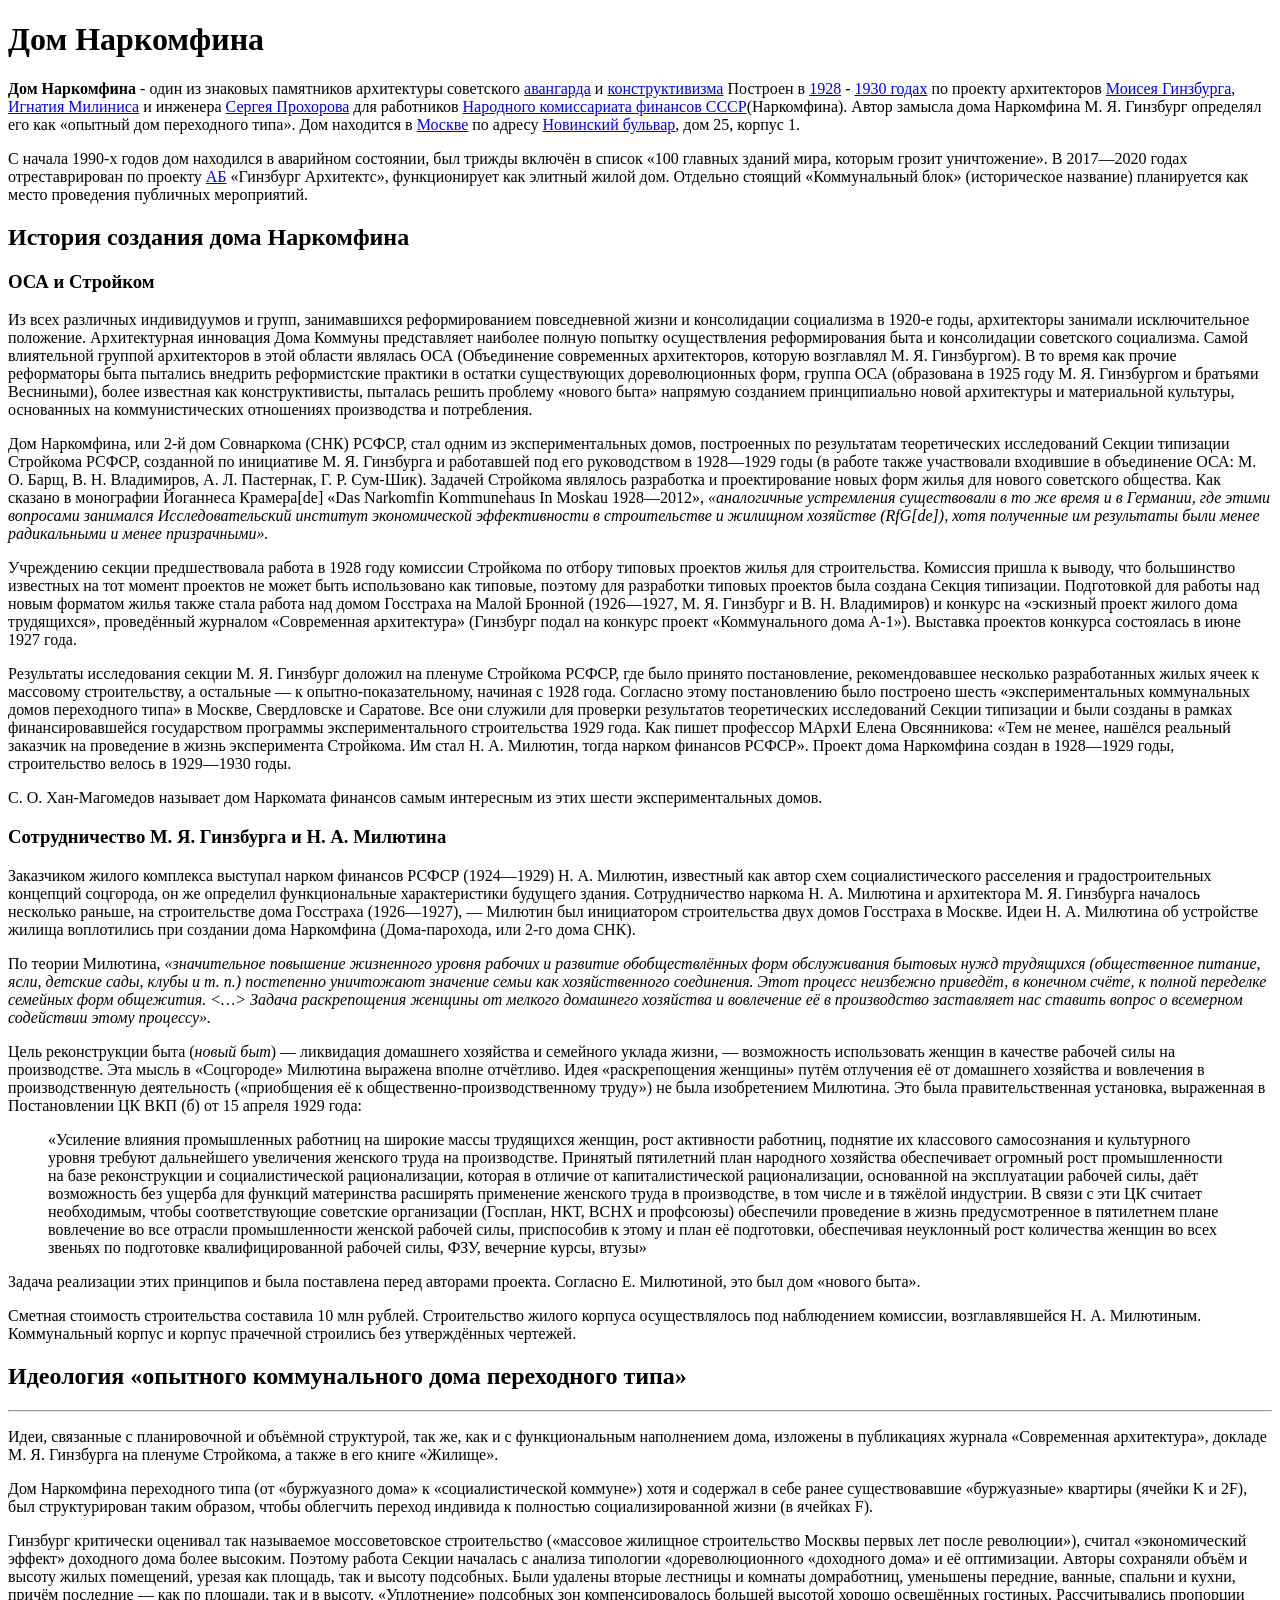
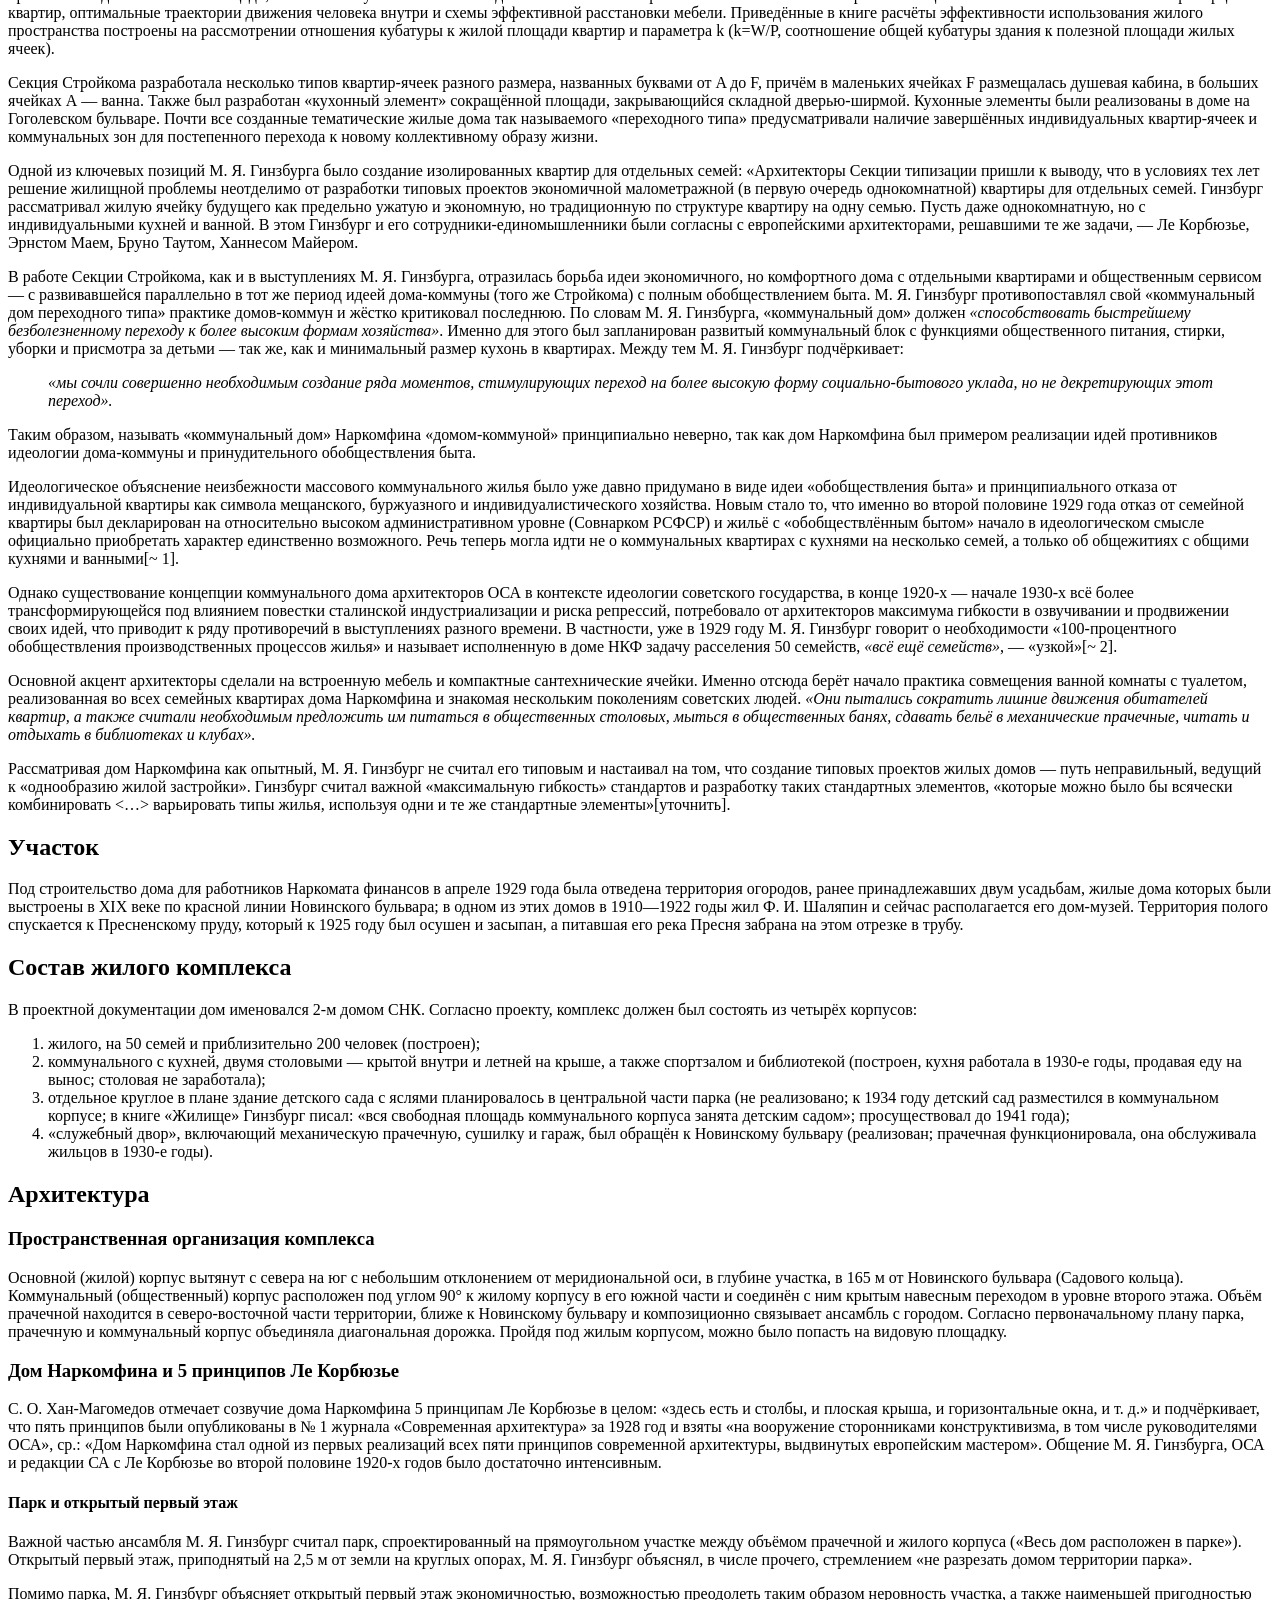
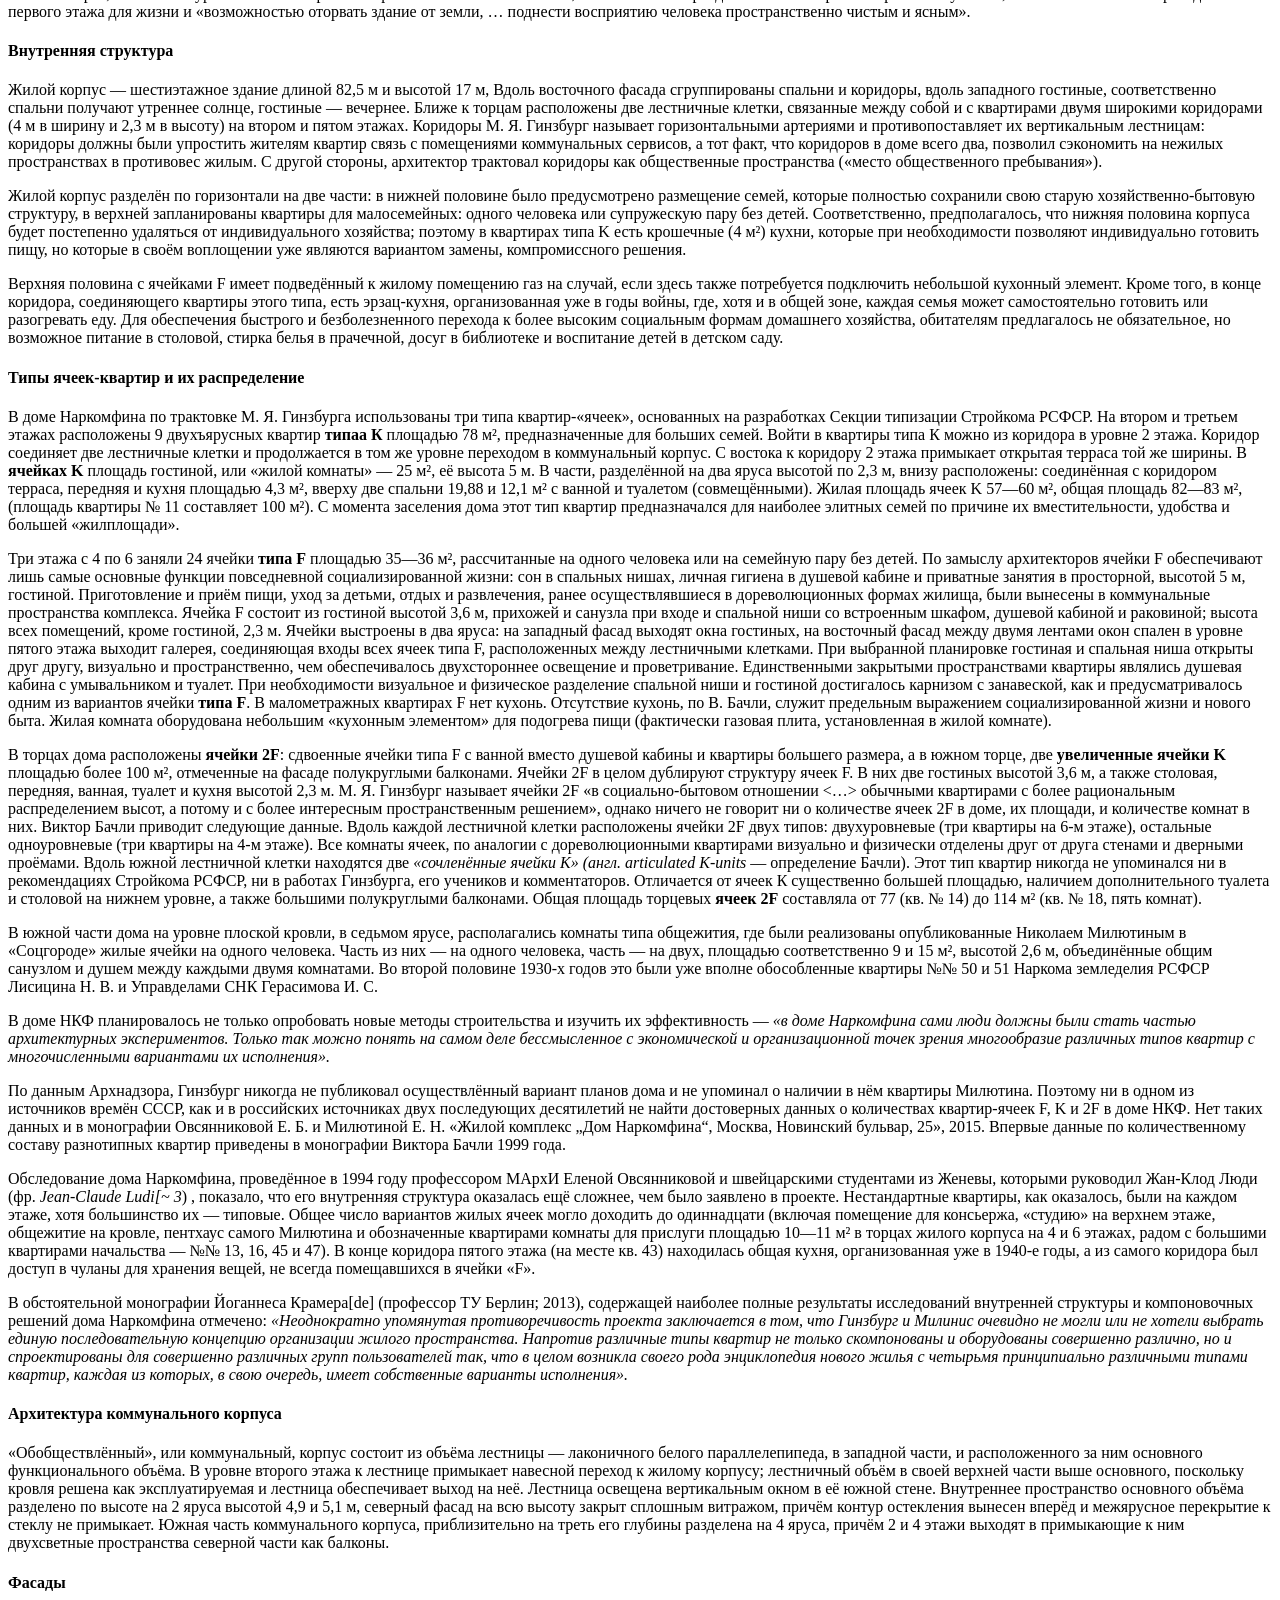
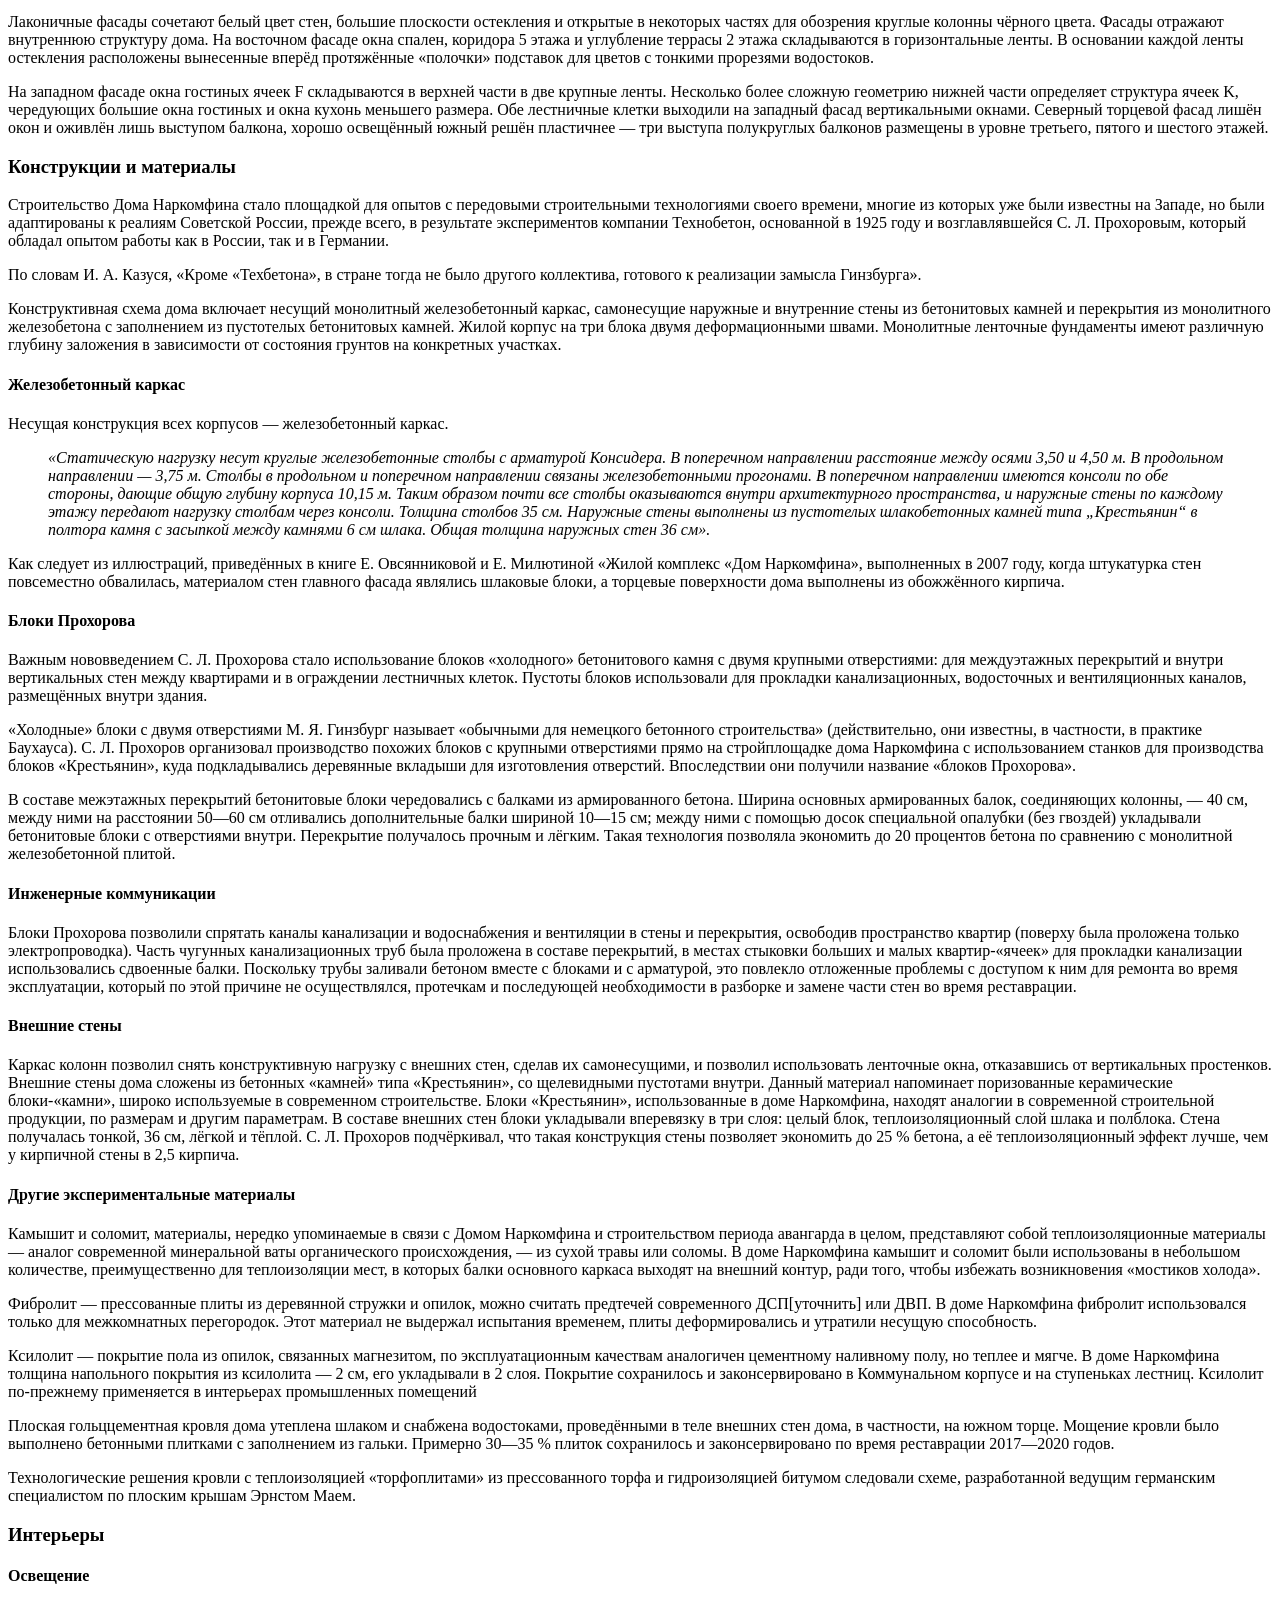
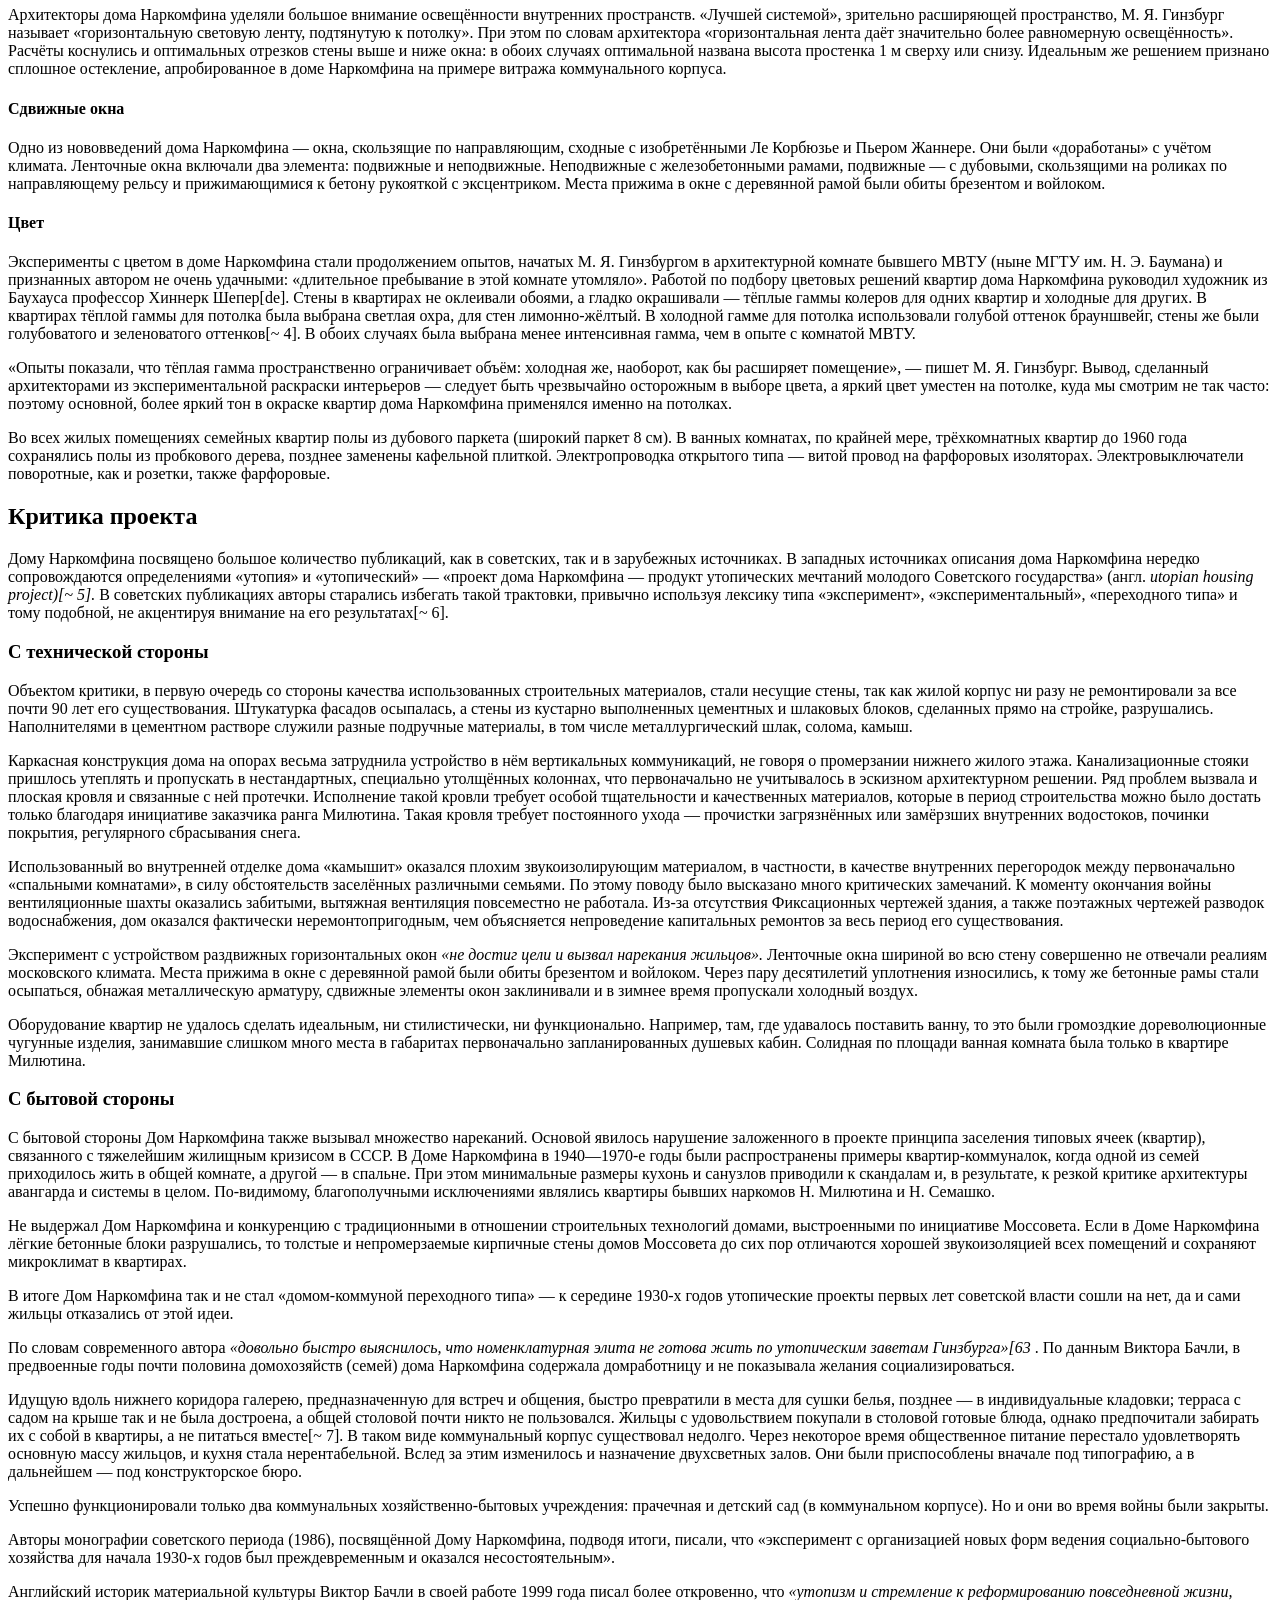
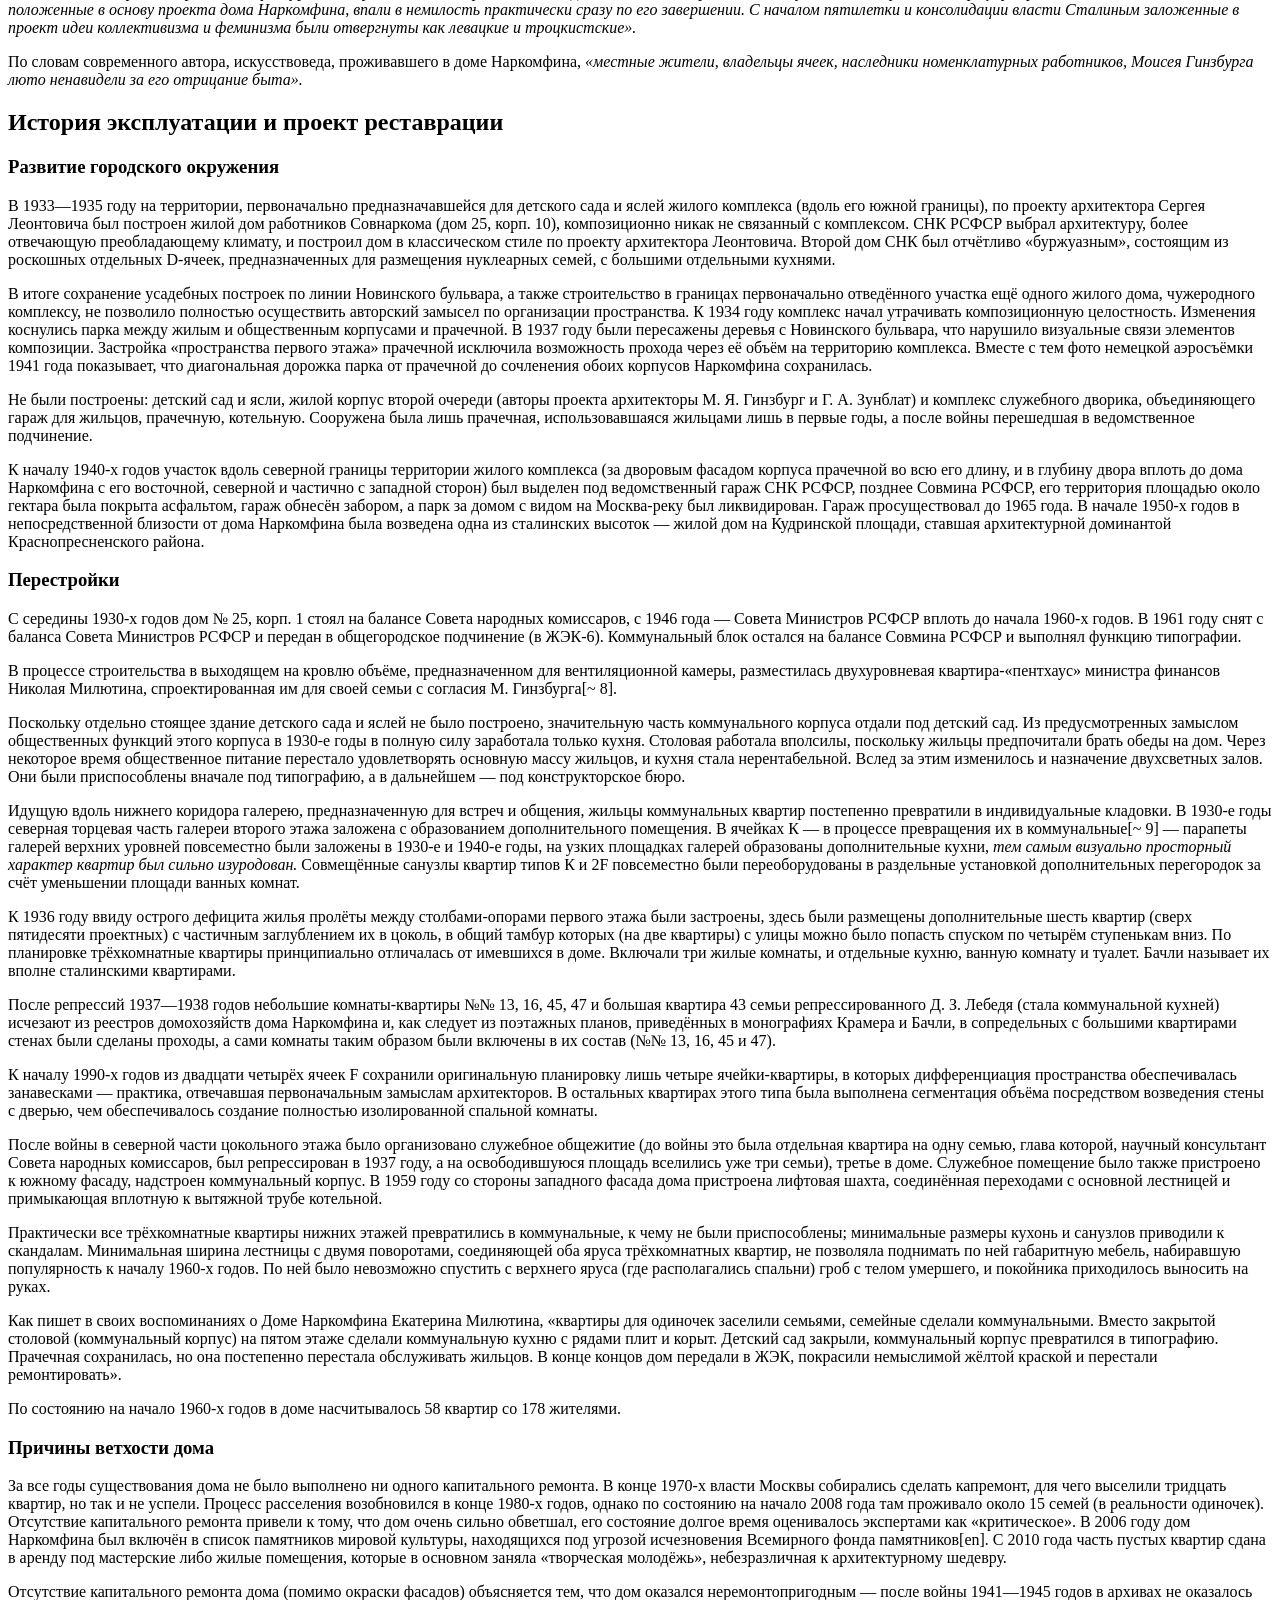
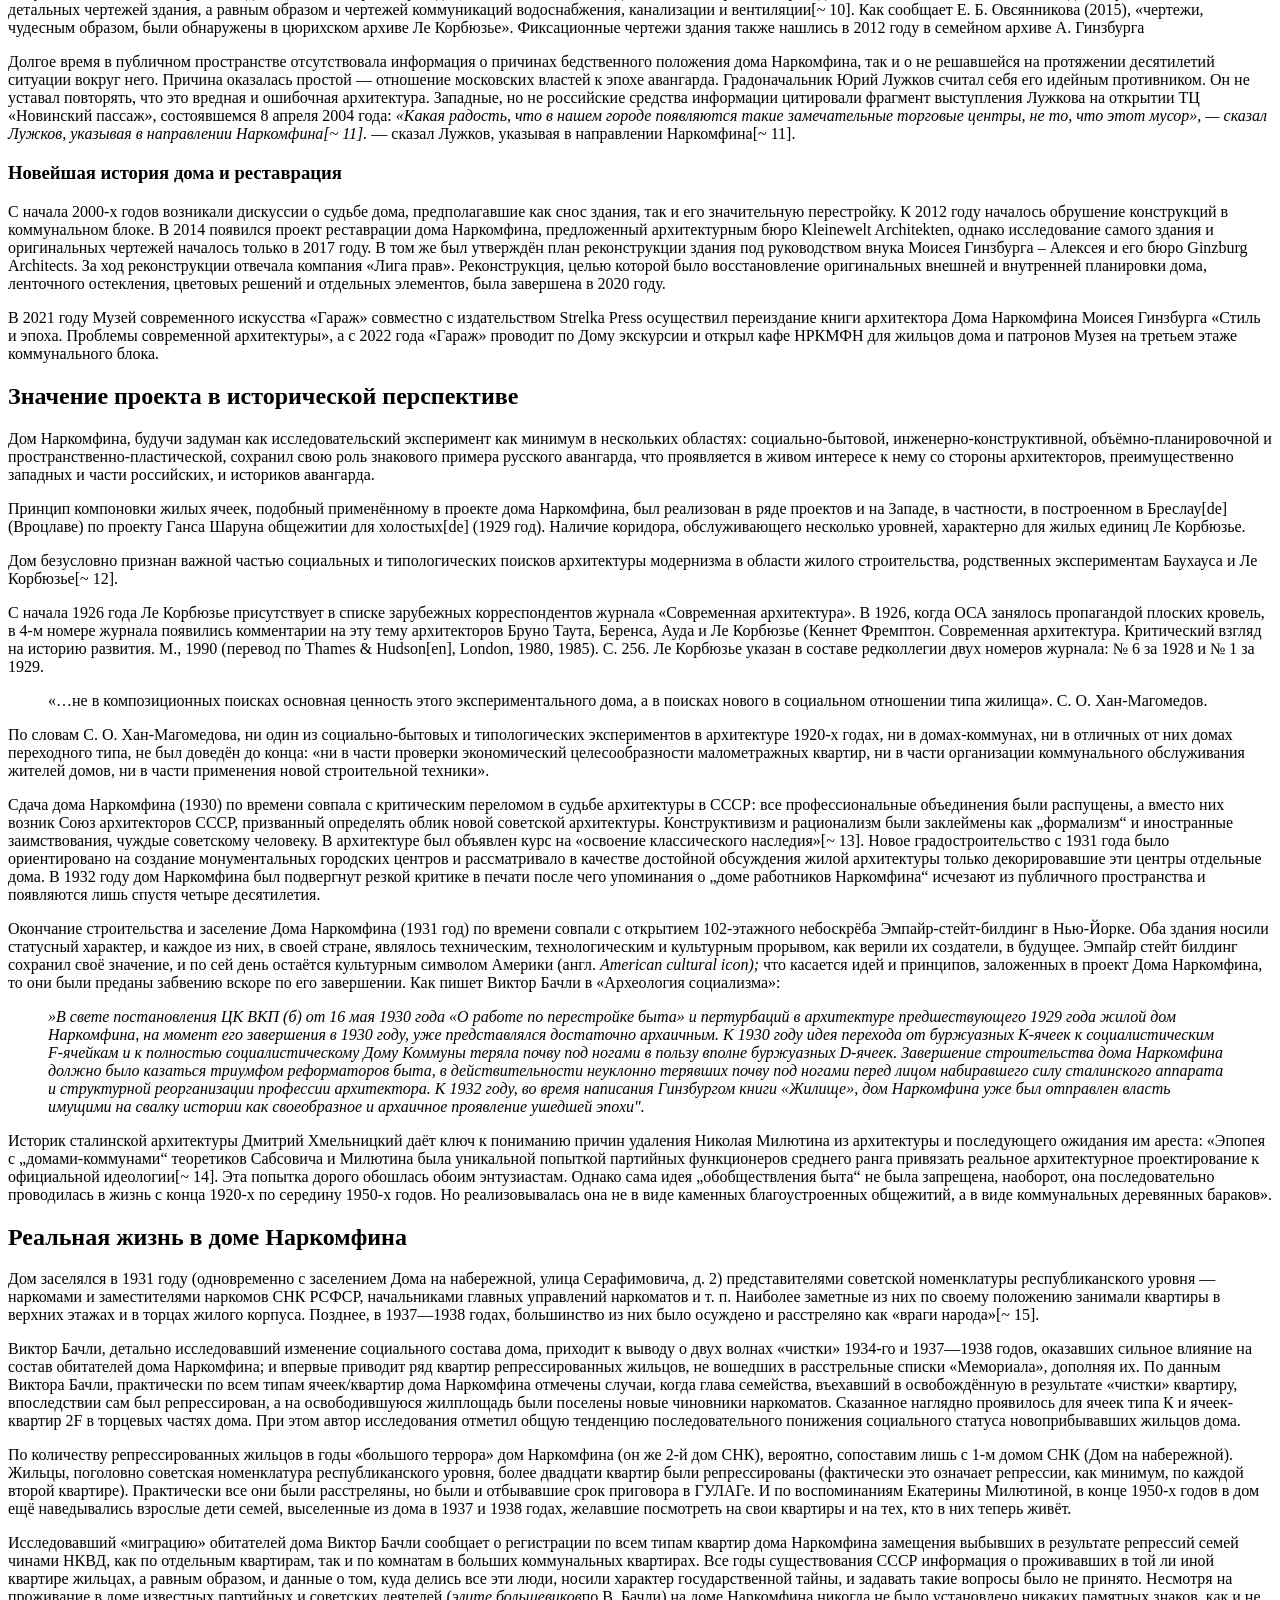
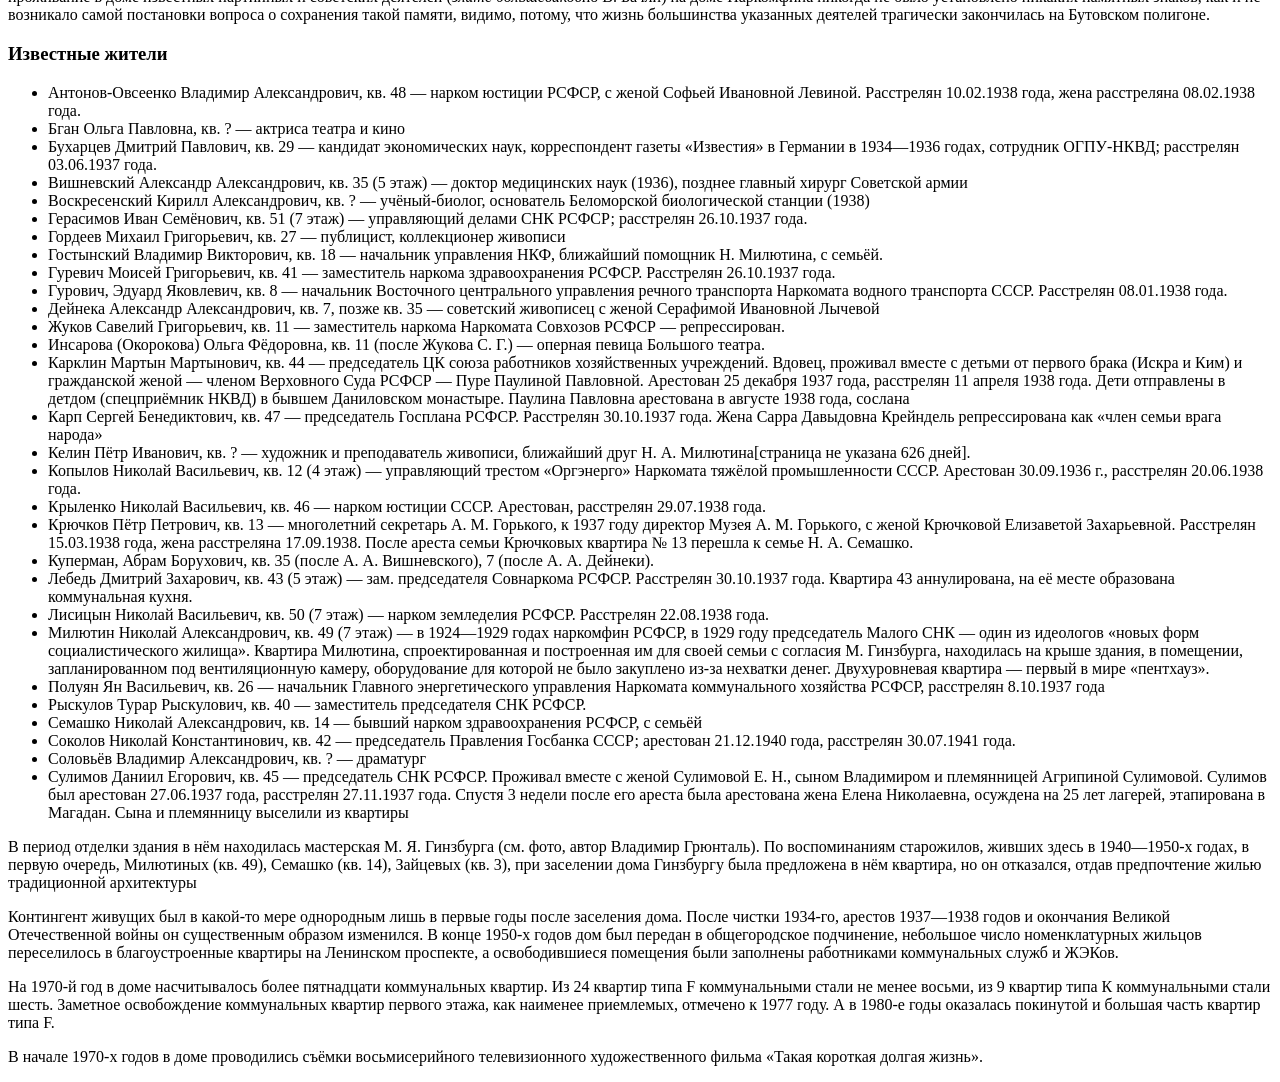
==== index.html @ 4f598341 "первая версия" ====
<!doctype html>
<html lang="ru">
  <head>
    <meta charset="UTF-8" />
    <meta name="viewport" content="width=device-width, initial-scale=1.0" />
    <title>Дом Наркомфина</title>
    <link rel="stylesheet" href="stylesheets/style.css" />
  </head>
  <body>
    <h1>Дом Наркомфина</h1>
    <p>
      <b>Дом Наркомфина</b> - один из знаковых памятников архитектуры советского
      <a
        href="https://ru.wikipedia.org/wiki/%D0%90%D0%B2%D0%B0%D0%BD%D0%B3%D0%B0%D1%80%D0%B4_(%D0%B8%D1%81%D0%BA%D1%83%D1%81%D1%81%D1%82%D0%B2%D0%BE)"
        >авангарда</a
      >
      и
      <a
        href="https://ru.wikipedia.org/wiki/%D0%9A%D0%BE%D0%BD%D1%81%D1%82%D1%80%D1%83%D0%BA%D1%82%D0%B8%D0%B2%D0%B8%D0%B7%D0%BC_(%D0%B8%D1%81%D0%BA%D1%83%D1%81%D1%81%D1%82%D0%B2%D0%BE)"
        >конструктивизма</a
      >
      Построен в
      <a href="https://ru.wikipedia.org/wiki/1928_%D0%B3%D0%BE%D0%B4">1928</a>
      -
      <a href="https://ru.wikipedia.org/wiki/1930_%D0%B3%D0%BE%D0%B4"
        >1930 годах</a
      >
      по проекту архитекторов
      <a
        href="https://ru.wikipedia.org/wiki/%D0%93%D0%B8%D0%BD%D0%B7%D0%B1%D1%83%D1%80%D0%B3,_%D0%9C%D0%BE%D0%B8%D1%81%D0%B5%D0%B9_%D0%AF%D0%BA%D0%BE%D0%B2%D0%BB%D0%B5%D0%B2%D0%B8%D1%87"
        >Моисея Гинзбурга</a
      >,
      <a
        href="https://ru.wikipedia.org/wiki/%D0%9C%D0%B8%D0%BB%D0%B8%D0%BD%D0%B8%D1%81,_%D0%98%D0%B3%D0%BD%D0%B0%D1%82%D0%B8%D0%B9_%D0%A4%D1%80%D0%B0%D0%BD%D1%86%D0%B5%D0%B2%D0%B8%D1%87"
        >Игнатия Милиниса</a
      >
      и инженера
      <a
        href="https://ru.wikipedia.org/wiki/%D0%A1%D0%B5%D1%80%D0%B3%D0%B5%D0%B9_%D0%9B%D1%8C%D0%B2%D0%BE%D0%B2%D0%B8%D1%87_%D0%9F%D1%80%D0%BE%D1%85%D0%BE%D1%80%D0%BE%D0%B2"
        >Сергея Прохорова</a
      >
      для работников
      <a
        href="https://ru.wikipedia.org/wiki/%D0%9D%D0%B0%D1%80%D0%BE%D0%B4%D0%BD%D1%8B%D0%B9_%D0%BA%D0%BE%D0%BC%D0%B8%D1%81%D1%81%D0%B0%D1%80%D0%B8%D0%B0%D1%82_%D1%84%D0%B8%D0%BD%D0%B0%D0%BD%D1%81%D0%BE%D0%B2_%D0%A1%D0%A1%D0%A1%D0%A0"
        >Народного комиссариата финансов СССР</a
      >(Наркомфина). Автор замысла дома Наркомфина М. Я. Гинзбург определял его
      как «опытный дом переходного типа». Дом находится в
      <a
        href="https://ru.wikipedia.org/wiki/%D0%9C%D0%BE%D1%81%D0%BA%D0%B2%D0%B0"
        >Москве</a
      >
      по адресу
      <a
        href="https://ru.wikipedia.org/wiki/%D0%9D%D0%BE%D0%B2%D0%B8%D0%BD%D1%81%D0%BA%D0%B8%D0%B9_%D0%B1%D1%83%D0%BB%D1%8C%D0%B2%D0%B0%D1%80"
        >Новинский бульвар</a
      >, дом 25, корпус 1.
    </p>
    <p>
      С начала 1990-х годов дом находился в аварийном состоянии, был трижды
      включён в список «100 главных зданий мира, которым грозит уничтожение». В
      2017—2020 годах отреставрирован по проекту
      <a
        href="https://ru.wikipedia.org/wiki/%D0%90%D1%80%D1%85%D0%B8%D1%82%D0%B5%D0%BA%D1%82%D1%83%D1%80%D0%BD%D0%BE%D0%B5_%D0%B1%D1%8E%D1%80%D0%BE"
        >АБ</a
      >
      «Гинзбург Архитектс», функционирует как элитный жилой дом. Отдельно
      стоящий «Коммунальный блок» (историческое название) планируется как место
      проведения публичных мероприятий.
    </p>

    <h2>История создания дома Наркомфина</h2>

    <h3>ОСА и Стройком</h3>
    <p>
      Из всех различных индивидуумов и групп, занимавшихся реформированием
      повседневной жизни и консолидации социализма в 1920-е годы, архитекторы
      занимали исключительное положение. Архитектурная инновация Дома Коммуны
      представляет наиболее полную попытку осуществления реформирования быта и
      консолидации советского социализма. Самой влиятельной группой архитекторов
      в этой области являлась ОСА (Объединение современных архитекторов, которую
      возглавлял М. Я. Гинзбургом). В то время как прочие реформаторы быта
      пытались внедрить реформистские практики в остатки существующих
      дореволюционных форм, группа ОСА (образована в 1925 году М. Я. Гинзбургом
      и братьями Весниными), более известная как конструктивисты, пыталась
      решить проблему «нового быта» напрямую созданием принципиально новой
      архитектуры и материальной культуры, основанных на коммунистических
      отношениях производства и потребления.
    </p>
    <p>
      Дом Наркомфина, или 2-й дом Совнаркома (СНК) РСФСР, стал одним из
      экспериментальных домов, построенных по результатам теоретических
      исследований Секции типизации Стройкома РСФСР, созданной по инициативе М.
      Я. Гинзбурга и работавшей под его руководством в 1928—1929 годы (в работе
      также участвовали входившие в объединение ОСА: М. О. Барщ, В. Н.
      Владимиров, А. Л. Пастернак, Г. Р. Сум-Шик). Задачей Стройкома являлось
      разработка и проектирование новых форм жилья для нового советского
      общества. Как сказано в монографии Йоганнеса Крамера[de] «Das Narkomfin
      Kommunehaus In Moskau 1928—2012»,
      <i
        >«аналогичные устремления существовали в то же время и в Германии, где
        этими вопросами занимался Исследовательский институт экономической
        эффективности в строительстве и жилищном хозяйстве (RfG[de]), хотя
        полученные им результаты были менее радикальными и менее призрачными».
      </i>
    </p>
    <p>
      Учреждению секции предшествовала работа в 1928 году комиссии Стройкома по
      отбору типовых проектов жилья для строительства. Комиссия пришла к выводу,
      что большинство известных на тот момент проектов не может быть
      использовано как типовые, поэтому для разработки типовых проектов была
      создана Секция типизации. Подготовкой для работы над новым форматом жилья
      также стала работа над домом Госстраха на Малой Бронной (1926—1927, М. Я.
      Гинзбург и В. Н. Владимиров) и конкурс на «эскизный проект жилого дома
      трудящихся», проведённый журналом «Современная архитектура» (Гинзбург
      подал на конкурс проект «Коммунального дома А-1»). Выставка проектов
      конкурса состоялась в июне 1927 года.
    </p>
    <p>
      Результаты исследования секции М. Я. Гинзбург доложил на пленуме Стройкома
      РСФСР, где было принято постановление, рекомендовавшее несколько
      разработанных жилых ячеек к массовому строительству, а остальные — к
      опытно-показательному, начиная с 1928 года. Согласно этому постановлению
      было построено шесть «экспериментальных коммунальных домов переходного
      типа» в Москве, Свердловске и Саратове. Все они служили для проверки
      результатов теоретических исследований Секции типизации и были созданы в
      рамках финансировавшейся государством программы экспериментального
      строительства 1929 года. Как пишет профессор МАрхИ Елена Овсянникова: «Тем
      не менее, нашёлся реальный заказчик на проведение в жизнь эксперимента
      Стройкома. Им стал Н. А. Милютин, тогда нарком финансов РСФСР». Проект
      дома Наркомфина создан в 1928—1929 годы, строительство велось в 1929—1930
      годы.
    </p>
    <p>
      С. О. Хан-Магомедов называет дом Наркомата финансов самым интересным из
      этих шести экспериментальных домов.
    </p>
    <h3>Сотрудничество М. Я. Гинзбурга и Н. А. Милютина</h3>
    <p>
      Заказчиком жилого комплекса выступал нарком финансов РСФСР (1924—1929) Н.
      А. Милютин, известный как автор схем социалистического расселения и
      градостроительных концепций соцгорода, он же определил функциональные
      характеристики будущего здания. Сотрудничество наркома Н. А. Милютина и
      архитектора М. Я. Гинзбурга началось несколько раньше, на строительстве
      дома Госстраха (1926—1927), — Милютин был инициатором строительства двух
      домов Госстраха в Москве. Идеи Н. А. Милютина об устройстве жилища
      воплотились при создании дома Наркомфина (Дома-парохода, или 2-го дома
      СНК).
    </p>
    <p>
      По теории Милютина,
      <i>
        «значительное повышение жизненного уровня рабочих и развитие
        обобществлённых форм обслуживания бытовых нужд трудящихся (общественное
        питание, ясли, детские сады, клубы и т. п.) постепенно уничтожают
        значение семьи как хозяйственного соединения. Этот процесс неизбежно
        приведёт, в конечном счёте, к полной переделке семейных форм общежития.
        <…> Задача раскрепощения женщины от мелкого домашнего хозяйства и
        вовлечение её в производство заставляет нас ставить вопрос о всемерном
        содействии этому процессу».
      </i>
    </p>
    <p>
      Цель реконструкции быта (<i>новый быт</i>) — ликвидация домашнего
      хозяйства и семейного уклада жизни, — возможность использовать женщин в
      качестве рабочей силы на производстве. Эта мысль в «Соцгороде» Милютина
      выражена вполне отчётливо. Идея «раскрепощения женщины» путём отлучения её
      от домашнего хозяйства и вовлечения в производственную деятельность
      («приобщения её к общественно-производственному труду») не была
      изобретением Милютина. Это была правительственная установка, выраженная в
      Постановлении ЦК ВКП (б) от 15 апреля 1929 года:
    </p>
    <blockquote class="redBlockquote">
      «Усиление влияния промышленных работниц на широкие массы трудящихся
      женщин, рост активности работниц, поднятие их классового самосознания и
      культурного уровня требуют дальнейшего увеличения женского труда на
      производстве. Принятый пятилетний план народного хозяйства обеспечивает
      огромный рост промышленности на базе реконструкции и социалистической
      рационализации, которая в отличие от капиталистической рационализации,
      основанной на эксплуатации рабочей силы, даёт возможность без ущерба для
      функций материнства расширять применение женского труда в производстве, в
      том числе и в тяжёлой индустрии. В связи с эти ЦК считает необходимым,
      чтобы соответствующие советские организации (Госплан, НКТ, ВСНХ и
      профсоюзы) обеспечили проведение в жизнь предусмотренное в пятилетнем
      плане вовлечение во все отрасли промышленности женской рабочей силы,
      приспособив к этому и план её подготовки, обеспечивая неуклонный рост
      количества женщин во всех звеньях по подготовке квалифицированной рабочей
      силы, ФЗУ, вечерние курсы, втузы»
    </blockquote>
    <p>
      Задача реализации этих принципов и была поставлена перед авторами проекта.
      Согласно Е. Милютиной, это был дом «нового быта».
    </p>
    <p>
      Сметная стоимость строительства составила 10 млн рублей. Строительство
      жилого корпуса осуществлялось под наблюдением комиссии, возглавлявшейся Н.
      А. Милютиным. Коммунальный корпус и корпус прачечной строились без
      утверждённых чертежей.
    </p>
    <h2>Идеология «опытного коммунального дома переходного типа»</h2>
    <hr />
    <p>
      Идеи, связанные с планировочной и объёмной структурой, так же, как и с
      функциональным наполнением дома, изложены в публикациях журнала
      «Современная архитектура», докладе М. Я. Гинзбурга на пленуме Стройкома, а
      также в его книге «Жилище».
    </p>
    <p>
      Дом Наркомфина переходного типа (от «буржуазного дома» к «социалистической
      коммуне») хотя и содержал в себе ранее существовавшие «буржуазные»
      квартиры (ячейки K и 2F), был структурирован таким образом, чтобы
      облегчить переход индивида к полностью социализированной жизни (в ячейках
      F).
    </p>
    <p>
      Гинзбург критически оценивал так называемое моссоветовское строительство
      («массовое жилищное строительство Москвы первых лет после революции»),
      считал «экономический эффект» доходного дома более высоким. Поэтому работа
      Секции началась с анализа типологии «дореволюционного «доходного дома» и
      её оптимизации. Авторы сохраняли объём и высоту жилых помещений, урезая
      как площадь, так и высоту подсобных. Были удалены вторые лестницы и
      комнаты домработниц, уменьшены передние, ванные, спальни и кухни, причём
      последние — как по площади, так и в высоту. «Уплотнение» подсобных зон
      компенсировалось большей высотой хорошо освещённых гостиных.
      Рассчитывались пропорции квартир, оптимальные траектории движения человека
      внутри и схемы эффективной расстановки мебели. Приведённые в книге расчёты
      эффективности использования жилого пространства построены на рассмотрении
      отношения кубатуры к жилой площади квартир и параметра k (k=W/P,
      соотношение общей кубатуры здания к полезной площади жилых ячеек).
    </p>
    <p>
      Секция Стройкома разработала несколько типов квартир-ячеек разного
      размера, названных буквами от A до F, причём в маленьких ячейках F
      размещалась душевая кабина, в больших ячейках А — ванна. Также был
      разработан «кухонный элемент» сокращённой площади, закрывающийся складной
      дверью-ширмой. Кухонные элементы были реализованы в доме на Гоголевском
      бульваре. Почти все созданные тематические жилые дома так называемого
      «переходного типа» предусматривали наличие завершённых индивидуальных
      квартир-ячеек и коммунальных зон для постепенного перехода к новому
      коллективному образу жизни.
    </p>
    <p>
      Одной из ключевых позиций М. Я. Гинзбурга было создание изолированных
      квартир для отдельных семей: «Архитекторы Секции типизации пришли к
      выводу, что в условиях тех лет решение жилищной проблемы неотделимо от
      разработки типовых проектов экономичной малометражной (в первую очередь
      однокомнатной) квартиры для отдельных семей. Гинзбург рассматривал жилую
      ячейку будущего как предельно ужатую и экономную, но традиционную по
      структуре квартиру на одну семью. Пусть даже однокомнатную, но с
      индивидуальными кухней и ванной. В этом Гинзбург и его
      сотрудники-единомышленники были согласны с европейскими архитекторами,
      решавшими те же задачи, — Ле Корбюзье, Эрнстом Маем, Бруно Таутом,
      Ханнесом Майером.
    </p>
    <p>
      В работе Секции Стройкома, как и в выступлениях М. Я. Гинзбурга,
      отразилась борьба идеи экономичного, но комфортного дома с отдельными
      квартирами и общественным сервисом — с развивавшейся параллельно в тот же
      период идеей дома-коммуны (того же Стройкома) с полным обобществлением
      быта. М. Я. Гинзбург противопоставлял свой «коммунальный дом переходного
      типа» практике домов-коммун и жёстко критиковал последнюю. По словам М. Я.
      Гинзбурга, «коммунальный дом» должен
      <i
        >«способствовать быстрейшему безболезненному переходу к более высоким
        формам хозяйства»</i
      >. Именно для этого был запланирован развитый коммунальный блок с
      функциями общественного питания, стирки, уборки и присмотра за детьми —
      так же, как и минимальный размер кухонь в квартирах. Между тем М. Я.
      Гинзбург подчёркивает:
    </p>
    <blockquote>
      <i
        >«мы сочли совершенно необходимым создание ряда моментов, стимулирующих
        переход на более высокую форму социально-бытового уклада, но не
        декретирующих этот переход».</i
      >
    </blockquote>
    <p>
      Таким образом, называть «коммунальный дом» Наркомфина «домом-коммуной»
      принципиально неверно, так как дом Наркомфина был примером реализации идей
      противников идеологии дома-коммуны и принудительного обобществления быта.
    </p>
    <p>
      Идеологическое объяснение неизбежности массового коммунального жилья было
      уже давно придумано в виде идеи «обобществления быта» и принципиального
      отказа от индивидуальной квартиры как символа мещанского, буржуазного и
      индивидуалистического хозяйства. Новым стало то, что именно во второй
      половине 1929 года отказ от семейной квартиры был декларирован на
      относительно высоком административном уровне (Совнарком РСФСР) и жильё с
      «обобществлённым бытом» начало в идеологическом смысле официально
      приобретать характер единственно возможного. Речь теперь могла идти не о
      коммунальных квартирах с кухнями на несколько семей, а только об
      общежитиях с общими кухнями и ванными[~ 1].
    </p>
    <p>
      Однако существование концепции коммунального дома архитекторов ОСА в
      контексте идеологии советского государства, в конце 1920-х — начале 1930-х
      всё более трансформирующейся под влиянием повестки сталинской
      индустриализации и риска репрессий, потребовало от архитекторов максимума
      гибкости в озвучивании и продвижении своих идей, что приводит к ряду
      противоречий в выступлениях разного времени. В частности, уже в 1929 году
      М. Я. Гинзбург говорит о необходимости «100-процентного обобществления
      производственных процессов жилья» и называет исполненную в доме НКФ задачу
      расселения 50 семейств, <i>«всё ещё семейств»</i>, — «узкой»[~ 2].
    </p>
    <p>
      Основной акцент архитекторы сделали на встроенную мебель и компактные
      сантехнические ячейки. Именно отсюда берёт начало практика совмещения
      ванной комнаты с туалетом, реализованная во всех семейных квартирах дома
      Наркомфина и знакомая нескольким поколениям советских людей.
      <i>
        «Они пытались сократить лишние движения обитателей квартир, а также
        считали необходимым предложить им питаться в общественных столовых,
        мыться в общественных банях, сдавать бельё в механические прачечные,
        читать и отдыхать в библиотеках и клубах».
      </i>
    </p>
    <p>
      Рассматривая дом Наркомфина как опытный, М. Я. Гинзбург не считал его
      типовым и настаивал на том, что создание типовых проектов жилых домов —
      путь неправильный, ведущий к «однообразию жилой застройки». Гинзбург
      считал важной «максимальную гибкость» стандартов и разработку таких
      стандартных элементов, «которые можно было бы всячески комбинировать <…>
      варьировать типы жилья, используя одни и те же стандартные
      элементы»[уточнить].
    </p>
    <h2>Участок</h2>
    <p>
      Под строительство дома для работников Наркомата финансов в апреле 1929
      года была отведена территория огородов, ранее принадлежавших двум
      усадьбам, жилые дома которых были выстроены в XIX веке по красной линии
      Новинского бульвара; в одном из этих домов в 1910—1922 годы жил Ф. И.
      Шаляпин и сейчас располагается его дом-музей. Территория полого спускается
      к Пресненскому пруду, который к 1925 году был осушен и засыпан, а питавшая
      его река Пресня забрана на этом отрезке в трубу.
    </p>
    <h2>Состав жилого комплекса</h2>

    <p>
      В проектной документации дом именовался 2-м домом СНК. Согласно проекту,
      комплекс должен был состоять из четырёх корпусов:
    </p>
    <ol>
      <li>жилого, на 50 семей и приблизительно 200 человек (построен);</li>
      <li>
        коммунального с кухней, двумя столовыми — крытой внутри и летней на
        крыше, а также спортзалом и библиотекой (построен, кухня работала в
        1930-е годы, продавая еду на вынос; столовая не заработала);
      </li>
      <li>
        отдельное круглое в плане здание детского сада с яслями планировалось в
        центральной части парка (не реализовано; к 1934 году детский сад
        разместился в коммунальном корпусе; в книге «Жилище» Гинзбург писал:
        «вся свободная площадь коммунального корпуса занята детским садом»;
        просуществовал до 1941 года);
      </li>
      <li>
        «служебный двор», включающий механическую прачечную, сушилку и гараж,
        был обращён к Новинскому бульвару (реализован; прачечная
        функционировала, она обслуживала жильцов в 1930-е годы).
      </li>
    </ol>
    <h2>Архитектура</h2>

    <h3>Пространственная организация комплекса</h3>
    <p>
      Основной (жилой) корпус вытянут с севера на юг с небольшим отклонением от
      меридиональной оси, в глубине участка, в 165 м от Новинского бульвара
      (Садового кольца). Коммунальный (общественный) корпус расположен под углом
      90° к жилому корпусу в его южной части и соединён с ним крытым навесным
      переходом в уровне второго этажа. Объём прачечной находится в
      северо-восточной части территории, ближе к Новинскому бульвару и
      композиционно связывает ансамбль с городом. Согласно первоначальному плану
      парка, прачечную и коммунальный корпус объединяла диагональная дорожка.
      Пройдя под жилым корпусом, можно было попасть на видовую площадку.
    </p>
    <h3>Дом Наркомфина и 5 принципов Ле Корбюзье</h3>
    <p>
      С. О. Хан-Магомедов отмечает созвучие дома Наркомфина 5 принципам Ле
      Корбюзье в целом: «здесь есть и столбы, и плоская крыша, и горизонтальные
      окна, и т. д.» и подчёркивает, что пять принципов были опубликованы в № 1
      журнала «Современная архитектура» за 1928 год и взяты «на вооружение
      сторонниками конструктивизма, в том числе руководителями ОСА», ср.: «Дом
      Наркомфина стал одной из первых реализаций всех пяти принципов современной
      архитектуры, выдвинутых европейским мастером». Общение М. Я. Гинзбурга,
      ОСА и редакции СА с Ле Корбюзье во второй половине 1920-х годов было
      достаточно интенсивным.
    </p>
    <h4>Парк и открытый первый этаж</h4>
    <p>
      Важной частью ансамбля М. Я. Гинзбург считал парк, спроектированный на
      прямоугольном участке между объёмом прачечной и жилого корпуса («Весь дом
      расположен в парке»). Открытый первый этаж, приподнятый на 2,5 м от земли
      на круглых опорах, М. Я. Гинзбург объяснял, в числе прочего, стремлением
      «не разрезать домом территории парка».
    </p>
    <p>
      Помимо парка, М. Я. Гинзбург объясняет открытый первый этаж
      экономичностью, возможностью преодолеть таким образом неровность участка,
      а также наименьшей пригодностью первого этажа для жизни и «возможностью
      оторвать здание от земли, … поднести восприятию человека пространственно
      чистым и ясным».
    </p>
    <h4>Внутренняя структура</h4>
    <p>
      Жилой корпус — шестиэтажное здание длиной 82,5 м и высотой 17 м, Вдоль
      восточного фасада сгруппированы спальни и коридоры, вдоль западного
      гостиные, соответственно спальни получают утреннее солнце, гостиные —
      вечернее. Ближе к торцам расположены две лестничные клетки, связанные
      между собой и с квартирами двумя широкими коридорами (4 м в ширину и 2,3 м
      в высоту) на втором и пятом этажах. Коридоры М. Я. Гинзбург называет
      горизонтальными артериями и противопоставляет их вертикальным лестницам:
      коридоры должны были упростить жителям квартир связь с помещениями
      коммунальных сервисов, а тот факт, что коридоров в доме всего два,
      позволил сэкономить на нежилых пространствах в противовес жилым. С другой
      стороны, архитектор трактовал коридоры как общественные пространства
      («место общественного пребывания»).
    </p>
    <p>
      Жилой корпус разделён по горизонтали на две части: в нижней половине было
      предусмотрено размещение семей, которые полностью сохранили свою старую
      хозяйственно-бытовую структуру, в верхней запланированы квартиры для
      малосемейных: одного человека или супружескую пару без детей.
      Соответственно, предполагалось, что нижняя половина корпуса будет
      постепенно удаляться от индивидуального хозяйства; поэтому в квартирах
      типа K есть крошечные (4 м²) кухни, которые при необходимости позволяют
      индивидуально готовить пищу, но которые в своём воплощении уже являются
      вариантом замены, компромиссного решения.
    </p>
    <p>
      Верхняя половина с ячейками F имеет подведённый к жилому помещению газ на
      случай, если здесь также потребуется подключить небольшой кухонный
      элемент. Кроме того, в конце коридора, соединяющего квартиры этого типа,
      есть эрзац-кухня, организованная уже в годы войны, где, хотя и в общей
      зоне, каждая семья может самостоятельно готовить или разогревать еду. Для
      обеспечения быстрого и безболезненного перехода к более высоким социальным
      формам домашнего хозяйства, обитателям предлагалось не обязательное, но
      возможное питание в столовой, стирка белья в прачечной, досуг в библиотеке
      и воспитание детей в детском саду.
    </p>
    <h4>Типы ячеек-квартир и их распределение</h4>
    <p>
      В доме Наркомфина по трактовке М. Я. Гинзбурга использованы три типа
      квартир-«ячеек», основанных на разработках Секции типизации Стройкома
      РСФСР. На втором и третьем этажах расположены 9 двухъярусных квартир
      <b>типаа К</b> площадью 78 м², предназначенные для больших семей. Войти в
      квартиры типа К можно из коридора в уровне 2 этажа. Коридор соединяет две
      лестничные клетки и продолжается в том же уровне переходом в коммунальный
      корпус. С востока к коридору 2 этажа примыкает открытая терраса той же
      ширины. В <b>ячейках K</b> площадь гостиной, или «жилой комнаты» — 25 м²,
      её высота 5 м. В части, разделённой на два яруса высотой по 2,3 м, внизу
      расположены: соединённая с коридором терраса, передняя и кухня площадью
      4,3 м², вверху две спальни 19,88 и 12,1 м² с ванной и туалетом
      (совмещёнными). Жилая площадь ячеек K 57—60 м², общая площадь 82—83 м²,
      (площадь квартиры № 11 составляет 100 м²). С момента заселения дома этот
      тип квартир предназначался для наиболее элитных семей по причине их
      вместительности, удобства и большей «жилплощади».
    </p>
    <p>
      Три этажа с 4 по 6 заняли 24 ячейки <b>типа F</b> площадью 35—36 м²,
      рассчитанные на одного человека или на семейную пару без детей. По замыслу
      архитекторов ячейки F обеспечивают лишь самые основные функции
      повседневной социализированной жизни: сон в спальных нишах, личная гигиена
      в душевой кабине и приватные занятия в просторной, высотой 5 м, гостиной.
      Приготовление и приём пищи, уход за детьми, отдых и развлечения, ранее
      осуществлявшиеся в дореволюционных формах жилища, были вынесены в
      коммунальные пространства комплекса. Ячейка F состоит из гостиной высотой
      3,6 м, прихожей и санузла при входе и спальной ниши со встроенным шкафом,
      душевой кабиной и раковиной; высота всех помещений, кроме гостиной, 2,3 м.
      Ячейки выстроены в два яруса: на западный фасад выходят окна гостиных, на
      восточный фасад между двумя лентами окон спален в уровне пятого этажа
      выходит галерея, соединяющая входы всех ячеек типа F, расположенных между
      лестничными клетками. При выбранной планировке гостиная и спальная ниша
      открыты друг другу, визуально и пространственно, чем обеспечивалось
      двухстороннее освещение и проветривание. Единственными закрытыми
      пространствами квартиры являлись душевая кабина с умывальником и туалет.
      При необходимости визуальное и физическое разделение спальной ниши и
      гостиной достигалось карнизом с занавеской, как и предусматривалось одним
      из вариантов ячейки <b>типа F</b>. В малометражных квартирах F нет кухонь.
      Отсутствие кухонь, по В. Бачли, служит предельным выражением
      социализированной жизни и нового быта. Жилая комната оборудована небольшим
      «кухонным элементом» для подогрева пищи (фактически газовая плита,
      установленная в жилой комнате).
    </p>
    <p>
      В торцах дома расположены <b>ячейки 2F</b>: сдвоенные ячейки типа F с
      ванной вместо душевой кабины и квартиры большего размера, а в южном торце,
      две <b>увеличенные ячейки K</b> площадью более 100 м², отмеченные на
      фасаде полукруглыми балконами. Ячейки 2F в целом дублируют структуру ячеек
      F. В них две гостиных высотой 3,6 м, а также столовая, передняя, ванная,
      туалет и кухня высотой 2,3 м. М. Я. Гинзбург называет ячейки 2F «в
      социально-бытовом отношении <…> обычными квартирами с более рациональным
      распределением высот, а потому и с более интересным пространственным
      решением», однако ничего не говорит ни о количестве ячеек 2F в доме, их
      площади, и количестве комнат в них. Виктор Бачли приводит следующие
      данные. Вдоль каждой лестничной клетки расположены ячейки 2F двух типов:
      двухуровневые (три квартиры на 6-м этаже), остальные одноуровневые (три
      квартиры на 4-м этаже). Все комнаты ячеек, по аналогии с дореволюционными
      квартирами визуально и физически отделены друг от друга стенами и дверными
      проёмами. Вдоль южной лестничной клетки находятся две
      <i>«сочленённые ячейки К» (англ. articulated K-units</i> — определение
      Бачли). Этот тип квартир никогда не упоминался ни в рекомендациях
      Стройкома РСФСР, ни в работах Гинзбурга, его учеников и комментаторов.
      Отличается от ячеек К существенно большей площадью, наличием
      дополнительного туалета и столовой на нижнем уровне, а также большими
      полукруглыми балконами. Общая площадь торцевых <b>ячеек 2F</b> составляла
      от 77 (кв. № 14) до 114 м² (кв. № 18, пять комнат).
    </p>
    <p>
      В южной части дома на уровне плоской кровли, в седьмом ярусе,
      располагались комнаты типа общежития, где были реализованы опубликованные
      Николаем Милютиным в «Соцгороде» жилые ячейки на одного человека. Часть из
      них — на одного человека, часть — на двух, площадью соответственно 9 и 15
      м², высотой 2,6 м, объединённые общим санузлом и душем между каждыми двумя
      комнатами. Во второй половине 1930-х годов это были уже вполне
      обособленные квартиры №№ 50 и 51 Наркома земледелия РСФСР Лисицина Н. В. и
      Управделами СНК Герасимова И. С.
    </p>
    <p>
      В доме НКФ планировалось не только опробовать новые методы строительства и
      изучить их эффективность —
      <i>
        «в доме Наркомфина сами люди должны были стать частью архитектурных
        экспериментов. Только так можно понять на самом деле бессмысленное с
        экономической и организационной точек зрения многообразие различных
        типов квартир с многочисленными вариантами их исполнения».
      </i>
    </p>
    <p>
      По данным Архнадзора, Гинзбург никогда не публиковал осуществлённый
      вариант планов дома и не упоминал о наличии в нём квартиры Милютина.
      Поэтому ни в одном из источников времён СССР, как и в российских
      источниках двух последующих десятилетий не найти достоверных данных о
      количествах квартир-ячеек F, K и 2F в доме НКФ. Нет таких данных и в
      монографии Овсянниковой Е. Б. и Милютиной Е. Н. «Жилой комплекс „Дом
      Наркомфина“, Москва, Новинский бульвар, 25», 2015. Впервые данные по
      количественному составу разнотипных квартир приведены в монографии Виктора
      Бачли 1999 года.
    </p>
    <p>
      Обследование дома Наркомфина, проведённое в 1994 году профессором МАрхИ
      Еленой Овсянниковой и швейцарскими студентами из Женевы, которыми
      руководил Жан-Клод Люди (фр. <i>Jean-Claude Ludi[~ 3</i>) , показало, что
      его внутренняя структура оказалась ещё сложнее, чем было заявлено в
      проекте. Нестандартные квартиры, как оказалось, были на каждом этаже, хотя
      большинство их — типовые. Общее число вариантов жилых ячеек могло доходить
      до одиннадцати (включая помещение для консьержа, «студию» на верхнем
      этаже, общежитие на кровле, пентхаус самого Милютина и обозначенные
      квартирами комнаты для прислуги площадью 10—11 м² в торцах жилого корпуса
      на 4 и 6 этажах, радом с большими квартирами начальства — №№ 13, 16, 45 и
      47). В конце коридора пятого этажа (на месте кв. 43) находилась общая
      кухня, организованная уже в 1940-е годы, а из самого коридора был доступ в
      чуланы для хранения вещей, не всегда помещавшихся в ячейки «F».
    </p>
    <p>
      В обстоятельной монографии Йоганнеса Крамера[de] (профессор ТУ Берлин;
      2013), содержащей наиболее полные результаты исследований внутренней
      структуры и компоновочных решений дома Наркомфина отмечено:
      <i
        >«Неоднократно упомянутая противоречивость проекта заключается в том,
        что Гинзбург и Милинис очевидно не могли или не хотели выбрать единую
        последовательную концепцию организации жилого пространства. Напротив
        различные типы квартир не только скомпонованы и оборудованы совершенно
        различно, но и спроектированы для совершенно различных групп
        пользователей так, что в целом возникла своего рода энциклопедия нового
        жилья с четырьмя принципиально различными типами квартир, каждая из
        которых, в свою очередь, имеет собственные варианты исполнения».
      </i>
    </p>
    <h4>Архитектура коммунального корпуса</h4>
    <p>
      «Обобществлённый», или коммунальный, корпус состоит из объёма лестницы —
      лаконичного белого параллелепипеда, в западной части, и расположенного за
      ним основного функционального объёма. В уровне второго этажа к лестнице
      примыкает навесной переход к жилому корпусу; лестничный объём в своей
      верхней части выше основного, поскольку кровля решена как эксплуатируемая
      и лестница обеспечивает выход на неё. Лестница освещена вертикальным окном
      в её южной стене. Внутреннее пространство основного объёма разделено по
      высоте на 2 яруса высотой 4,9 и 5,1 м, северный фасад на всю высоту закрыт
      сплошным витражом, причём контур остекления вынесен вперёд и межярусное
      перекрытие к стеклу не примыкает. Южная часть коммунального корпуса,
      приблизительно на треть его глубины разделена на 4 яруса, причём 2 и 4
      этажи выходят в примыкающие к ним двухсветные пространства северной части
      как балконы.
    </p>
    <h4>Фасады</h4>
    <p>
      Лаконичные фасады сочетают белый цвет стен, большие плоскости остекления и
      открытые в некоторых частях для обозрения круглые колонны чёрного цвета.
      Фасады отражают внутреннюю структуру дома. На восточном фасаде окна
      спален, коридора 5 этажа и углубление террасы 2 этажа складываются в
      горизонтальные ленты. В основании каждой ленты остекления расположены
      вынесенные вперёд протяжённые «полочки» подставок для цветов с тонкими
      прорезями водостоков.
    </p>
    <p>
      На западном фасаде окна гостиных ячеек F складываются в верхней части в
      две крупные ленты. Несколько более сложную геометрию нижней части
      определяет структура ячеек K, чередующих большие окна гостиных и окна
      кухонь меньшего размера. Обе лестничные клетки выходили на западный фасад
      вертикальными окнами. Северный торцевой фасад лишён окон и оживлён лишь
      выступом балкона, хорошо освещённый южный решён пластичнее — три выступа
      полукруглых балконов размещены в уровне третьего, пятого и шестого этажей.
    </p>
    <h3>Конструкции и материалы</h3>
    <p>
      Строительство Дома Наркомфина стало площадкой для опытов с передовыми
      строительными технологиями своего времени, многие из которых уже были
      известны на Западе, но были адаптированы к реалиям Советской России,
      прежде всего, в результате экспериментов компании Технобетон, основанной в
      1925 году и возглавлявшейся С. Л. Прохоровым, который обладал опытом
      работы как в России, так и в Германии.
    </p>
    <p>
      По словам И. А. Казуся, «Кроме «Техбетона», в стране тогда не было другого
      коллектива, готового к реализации замысла Гинзбурга».
    </p>
    <p>
      Конструктивная схема дома включает несущий монолитный железобетонный
      каркас, самонесущие наружные и внутренние стены из бетонитовых камней и
      перекрытия из монолитного железобетона с заполнением из пустотелых
      бетонитовых камней. Жилой корпус на три блока двумя деформационными швами.
      Монолитные ленточные фундаменты имеют различную глубину заложения в
      зависимости от состояния грунтов на конкретных участках.
    </p>
    <h4>Железобетонный каркас</h4>
    <p>Несущая конструкция всех корпусов — железобетонный каркас.</p>
    <blockquote>
      <i
        >«Статическую нагрузку несут круглые железобетонные столбы с арматурой
        Консидера. В поперечном направлении расстояние между осями 3,50 и 4,50
        м. В продольном направлении — 3,75 м. Столбы в продольном и поперечном
        направлении связаны железобетонными прогонами. В поперечном направлении
        имеются консоли по обе стороны, дающие общую глубину корпуса 10,15 м.
        Таким образом почти все столбы оказываются внутри архитектурного
        пространства, и наружные стены по каждому этажу передают нагрузку
        столбам через консоли. Толщина столбов 35 см. Наружные стены выполнены
        из пустотелых шлакобетонных камней типа „Крестьянин“ в полтора камня с
        засыпкой между камнями 6 см шлака. Общая толщина наружных стен 36
        см».</i
      >
    </blockquote>
    <p>
      Как следует из иллюстраций, приведённых в книге Е. Овсянниковой и Е.
      Милютиной «Жилой комплекс «Дом Наркомфина», выполненных в 2007 году, когда
      штукатурка стен повсеместно обвалилась, материалом стен главного фасада
      являлись шлаковые блоки, а торцевые поверхности дома выполнены из
      обожжённого кирпича.
    </p>
    <h4>Блоки Прохорова</h4>
    <p>
      Важным нововведением С. Л. Прохорова стало использование блоков
      «холодного» бетонитового камня с двумя крупными отверстиями: для
      междуэтажных перекрытий и внутри вертикальных стен между квартирами и в
      ограждении лестничных клеток. Пустоты блоков использовали для прокладки
      канализационных, водосточных и вентиляционных каналов, размещённых внутри
      здания.
    </p>
    <p>
      «Холодные» блоки с двумя отверстиями М. Я. Гинзбург называет «обычными для
      немецкого бетонного строительства» (действительно, они известны, в
      частности, в практике Баухауса). С. Л. Прохоров организовал производство
      похожих блоков с крупными отверстиями прямо на стройплощадке дома
      Наркомфина с использованием станков для производства блоков «Крестьянин»,
      куда подкладывались деревянные вкладыши для изготовления отверстий.
      Впоследствии они получили название «блоков Прохорова».
    </p>
    <p>
      В составе межэтажных перекрытий бетонитовые блоки чередовались с балками
      из армированного бетона. Ширина основных армированных балок, соединяющих
      колонны, — 40 см, между ними на расстоянии 50—60 см отливались
      дополнительные балки шириной 10—15 см; между ними с помощью досок
      специальной опалубки (без гвоздей) укладывали бетонитовые блоки с
      отверстиями внутри. Перекрытие получалось прочным и лёгким. Такая
      технология позволяла экономить до 20 процентов бетона по сравнению с
      монолитной железобетонной плитой.
    </p>
    <h4>Инженерные коммуникации</h4>
    <p>
      Блоки Прохорова позволили спрятать каналы канализации и водоснабжения и
      вентиляции в стены и перекрытия, освободив пространство квартир (поверху
      была проложена только электропроводка). Часть чугунных канализационных
      труб была проложена в составе перекрытий, в местах стыковки больших и
      малых квартир-«ячеек» для прокладки канализации использовались сдвоенные
      балки. Поскольку трубы заливали бетоном вместе с блоками и с арматурой,
      это повлекло отложенные проблемы с доступом к ним для ремонта во время
      эксплуатации, который по этой причине не осуществлялся, протечкам и
      последующей необходимости в разборке и замене части стен во время
      реставрации.
    </p>
    <h4>Внешние стены</h4>
    <p>
      Каркас колонн позволил снять конструктивную нагрузку с внешних стен,
      сделав их самонесущими, и позволил использовать ленточные окна,
      отказавшись от вертикальных простенков. Внешние стены дома сложены из
      бетонных «камней» типа «Крестьянин», со щелевидными пустотами внутри.
      Данный материал напоминает поризованные керамические блоки-«камни», широко
      используемые в современном строительстве. Блоки «Крестьянин»,
      использованные в доме Наркомфина, находят аналогии в современной
      строительной продукции, по размерам и другим параметрам. В составе внешних
      стен блоки укладывали вперевязку в три слоя: целый блок, теплоизоляционный
      слой шлака и полблока. Стена получалась тонкой, 36 см, лёгкой и тёплой. С.
      Л. Прохоров подчёркивал, что такая конструкция стены позволяет экономить
      до 25 % бетона, а её теплоизоляционный эффект лучше, чем у кирпичной стены
      в 2,5 кирпича.
    </p>
    <h4>Другие экспериментальные материалы</h4>
    <p>
      Камышит и соломит, материалы, нередко упоминаемые в связи с Домом
      Наркомфина и строительством периода авангарда в целом, представляют собой
      теплоизоляционные материалы — аналог современной минеральной ваты
      органического происхождения, — из сухой травы или соломы. В доме
      Наркомфина камышит и соломит были использованы в небольшом количестве,
      преимущественно для теплоизоляции мест, в которых балки основного каркаса
      выходят на внешний контур, ради того, чтобы избежать возникновения
      «мостиков холода».
    </p>
    <p>
      Фибролит — прессованные плиты из деревянной стружки и опилок, можно
      считать предтечей современного ДСП[уточнить] или ДВП. В доме Наркомфина
      фибролит использовался только для межкомнатных перегородок. Этот материал
      не выдержал испытания временем, плиты деформировались и утратили несущую
      способность.
    </p>
    <p>
      Ксилолит — покрытие пола из опилок, связанных магнезитом, по
      эксплуатационным качествам аналогичен цементному наливному полу, но теплее
      и мягче. В доме Наркомфина толщина напольного покрытия из ксилолита — 2
      см, его укладывали в 2 слоя. Покрытие сохранилось и законсервировано в
      Коммунальном корпусе и на ступеньках лестниц. Ксилолит по-прежнему
      применяется в интерьерах промышленных помещений
    </p>
    <p>
      Плоская гольццементная кровля дома утеплена шлаком и снабжена водостоками,
      проведёнными в теле внешних стен дома, в частности, на южном торце.
      Мощение кровли было выполнено бетонными плитками с заполнением из гальки.
      Примерно 30—35 % плиток сохранилось и законсервировано по время
      реставрации 2017—2020 годов.
    </p>
    <p>
      Технологические решения кровли с теплоизоляцией «торфоплитами» из
      прессованного торфа и гидроизоляцией битумом следовали схеме,
      разработанной ведущим германским специалистом по плоским крышам Эрнстом
      Маем.
    </p>
    <h3>Интерьеры</h3>
    <h4>Освещение</h4>
    <p>
      Архитекторы дома Наркомфина уделяли большое внимание освещённости
      внутренних пространств. «Лучшей системой», зрительно расширяющей
      пространство, М. Я. Гинзбург называет «горизонтальную световую ленту,
      подтянутую к потолку». При этом по словам архитектора «горизонтальная
      лента даёт значительно более равномерную освещённость». Расчёты коснулись
      и оптимальных отрезков стены выше и ниже окна: в обоих случаях оптимальной
      названа высота простенка 1 м сверху или снизу. Идеальным же решением
      признано сплошное остекление, апробированное в доме Наркомфина на примере
      витража коммунального корпуса.
    </p>
    <h4>Сдвижные окна</h4>
    <p>
      Одно из нововведений дома Наркомфина — окна, скользящие по направляющим,
      сходные с изобретёнными Ле Корбюзье и Пьером Жаннере. Они были
      «доработаны» с учётом климата. Ленточные окна включали два элемента:
      подвижные и неподвижные. Неподвижные с железобетонными рамами, подвижные —
      с дубовыми, скользящими на роликах по направляющему рельсу и
      прижимающимися к бетону рукояткой с эксцентриком. Места прижима в окне с
      деревянной рамой были обиты брезентом и войлоком.
    </p>
    <h4>Цвет</h4>
    <p>
      Эксперименты с цветом в доме Наркомфина стали продолжением опытов, начатых
      М. Я. Гинзбургом в архитектурной комнате бывшего МВТУ (ныне МГТУ им. Н. Э.
      Баумана) и признанных автором не очень удачными: «длительное пребывание в
      этой комнате утомляло». Работой по подбору цветовых решений квартир дома
      Наркомфина руководил художник из Баухауса профессор Хиннерк Шепер[de].
      Стены в квартирах не оклеивали обоями, а гладко окрашивали — тёплые гаммы
      колеров для одних квартир и холодные для других. В квартирах тёплой гаммы
      для потолка была выбрана светлая охра, для стен лимонно-жёлтый. В холодной
      гамме для потолка использовали голубой оттенок брауншвейг, стены же были
      голубоватого и зеленоватого оттенков[~ 4]. В обоих случаях была выбрана
      менее интенсивная гамма, чем в опыте с комнатой МВТУ.
    </p>
    <p>
      «Опыты показали, что тёплая гамма пространственно ограничивает объём:
      холодная же, наоборот, как бы расширяет помещение», — пишет М. Я.
      Гинзбург. Вывод, сделанный архитекторами из экспериментальной раскраски
      интерьеров — следует быть чрезвычайно осторожным в выборе цвета, а яркий
      цвет уместен на потолке, куда мы смотрим не так часто: поэтому основной,
      более яркий тон в окраске квартир дома Наркомфина применялся именно на
      потолках.
    </p>
    <p>
      Во всех жилых помещениях семейных квартир полы из дубового паркета
      (широкий паркет 8 см). В ванных комнатах, по крайней мере, трёхкомнатных
      квартир до 1960 года сохранялись полы из пробкового дерева, позднее
      заменены кафельной плиткой. Электропроводка открытого типа — витой провод
      на фарфоровых изоляторах. Электровыключатели поворотные, как и розетки,
      также фарфоровые.
    </p>
    <h2>Критика проекта</h2>

    <p>
      Дому Наркомфина посвящено большое количество публикаций, как в советских,
      так и в зарубежных источниках. В западных источниках описания дома
      Наркомфина нередко сопровождаются определениями «утопия» и «утопический» —
      «проект дома Наркомфина — продукт утопических мечтаний молодого Советского
      государства» (англ.
      <i>utopian housing project)[~ 5].</i> В советских публикациях авторы
      старались избегать такой трактовки, привычно используя лексику типа
      «эксперимент», «экспериментальный», «переходного типа» и тому подобной, не
      акцентируя внимание на его результатах[~ 6].
    </p>
    <h3>С технической стороны</h3>
    <p>
      Объектом критики, в первую очередь со стороны качества использованных
      строительных материалов, стали несущие стены, так как жилой корпус ни разу
      не ремонтировали за все почти 90 лет его существования. Штукатурка фасадов
      осыпалась, а стены из кустарно выполненных цементных и шлаковых блоков,
      сделанных прямо на стройке, разрушались. Наполнителями в цементном
      растворе служили разные подручные материалы, в том числе металлургический
      шлак, солома, камыш.
    </p>
    <p>
      Каркасная конструкция дома на опорах весьма затруднила устройство в нём
      вертикальных коммуникаций, не говоря о промерзании нижнего жилого этажа.
      Канализационные стояки пришлось утеплять и пропускать в нестандартных,
      специально утолщённых колоннах, что первоначально не учитывалось в
      эскизном архитектурном решении. Ряд проблем вызвала и плоская кровля и
      связанные с ней протечки. Исполнение такой кровли требует особой
      тщательности и качественных материалов, которые в период строительства
      можно было достать только благодаря инициативе заказчика ранга Милютина.
      Такая кровля требует постоянного ухода — прочистки загрязнённых или
      замёрзших внутренних водостоков, починки покрытия, регулярного сбрасывания
      снега.
    </p>
    <p>
      Использованный во внутренней отделке дома «камышит» оказался плохим
      звукоизолирующим материалом, в частности, в качестве внутренних
      перегородок между первоначально «спальными комнатами», в силу
      обстоятельств заселённых различными семьями. По этому поводу было
      высказано много критических замечаний. К моменту окончания войны
      вентиляционные шахты оказались забитыми, вытяжная вентиляция повсеместно
      не работала. Из-за отсутствия Фиксационных чертежей здания, а также
      поэтажных чертежей разводок водоснабжения, дом оказался фактически
      неремонтопригодным, чем объясняется непроведение капитальных ремонтов за
      весь период его существования.
    </p>
    <p>
      Эксперимент с устройством раздвижных горизонтальных окон
      <i>«не достиг цели и вызвал нарекания жильцов». </i> Ленточные окна
      шириной во всю стену совершенно не отвечали реалиям московского климата.
      Места прижима в окне с деревянной рамой были обиты брезентом и войлоком.
      Через пару десятилетий уплотнения износились, к тому же бетонные рамы
      стали осыпаться, обнажая металлическую арматуру, сдвижные элементы окон
      заклинивали и в зимнее время пропускали холодный воздух.
    </p>
    <p>
      Оборудование квартир не удалось сделать идеальным, ни стилистически, ни
      функционально. Например, там, где удавалось поставить ванну, то это были
      громоздкие дореволюционные чугунные изделия, занимавшие слишком много
      места в габаритах первоначально запланированных душевых кабин. Солидная по
      площади ванная комната была только в квартире Милютина.
    </p>
    <h3>С бытовой стороны</h3>
    <p>
      С бытовой стороны Дом Наркомфина также вызывал множество нареканий.
      Основой явилось нарушение заложенного в проекте принципа заселения типовых
      ячеек (квартир), связанного с тяжелейшим жилищным кризисом в СССР. В Доме
      Наркомфина в 1940—1970-е годы были распространены примеры
      квартир-коммуналок, когда одной из семей приходилось жить в общей комнате,
      а другой — в спальне. При этом минимальные размеры кухонь и санузлов
      приводили к скандалам и, в результате, к резкой критике архитектуры
      авангарда и системы в целом. По-видимому, благополучными исключениями
      являлись квартиры бывших наркомов Н. Милютина и Н. Семашко.
    </p>
    <p>
      Не выдержал Дом Наркомфина и конкуренцию с традиционными в отношении
      строительных технологий домами, выстроенными по инициативе Моссовета. Если
      в Доме Наркомфина лёгкие бетонные блоки разрушались, то толстые и
      непромерзаемые кирпичные стены домов Моссовета до сих пор отличаются
      хорошей звукоизоляцией всех помещений и сохраняют микроклимат в квартирах.
    </p>
    <p>
      В итоге Дом Наркомфина так и не стал «домом-коммуной переходного типа» — к
      середине 1930-х годов утопические проекты первых лет советской власти
      сошли на нет, да и сами жильцы отказались от этой идеи.
    </p>
    <p>
      По словам современного автора
      <i
        >«довольно быстро выяснилось, что номенклатурная элита не готова жить по
        утопическим заветам Гинзбурга»[63</i
      >
      . По данным Виктора Бачли, в предвоенные годы почти половина домохозяйств
      (семей) дома Наркомфина содержала домработницу и не показывала желания
      социализироваться.
    </p>
    <p>
      Идущую вдоль нижнего коридора галерею, предназначенную для встреч и
      общения, быстро превратили в места для сушки белья, позднее — в
      индивидуальные кладовки; терраса с садом на крыше так и не была достроена,
      а общей столовой почти никто не пользовался. Жильцы с удовольствием
      покупали в столовой готовые блюда, однако предпочитали забирать их с собой
      в квартиры, а не питаться вместе[~ 7]. В таком виде коммунальный корпус
      существовал недолго. Через некоторое время общественное питание перестало
      удовлетворять основную массу жильцов, и кухня стала нерентабельной. Вслед
      за этим изменилось и назначение двухсветных залов. Они были приспособлены
      вначале под типографию, а в дальнейшем — под конструкторское бюро.
    </p>
    <p>
      Успешно функционировали только два коммунальных хозяйственно-бытовых
      учреждения: прачечная и детский сад (в коммунальном корпусе). Но и они во
      время войны были закрыты.
    </p>
    <p>
      Авторы монографии советского периода (1986), посвящённой Дому Наркомфина,
      подводя итоги, писали, что «эксперимент с организацией новых форм ведения
      социально-бытового хозяйства для начала 1930-х годов был преждевременным и
      оказался несостоятельным».
    </p>
    <p>
      Английский историк материальной культуры Виктор Бачли в своей работе 1999
      года писал более откровенно, что
      <i
        >«утопизм и стремление к реформированию повседневной жизни, положенные в
        основу проекта дома Наркомфина, впали в немилость практически сразу по
        его завершении. С началом пятилетки и консолидации власти Сталиным
        заложенные в проект идеи коллективизма и феминизма были отвергнуты как
        левацкие и троцкистские».
      </i>
    </p>
    <p>
      По словам современного автора, искусствоведа, проживавшего в доме
      Наркомфина,
      <i
        >«местные жители, владельцы ячеек, наследники номенклатурных работников,
        Моисея Гинзбурга люто ненавидели за его отрицание быта».</i
      >
    </p>
    <h2>История эксплуатации и проект реставрации</h2>

    <h3>Развитие городского окружения</h3>
    <p>
      В 1933—1935 году на территории, первоначально предназначавшейся для
      детского сада и яслей жилого комплекса (вдоль его южной границы), по
      проекту архитектора Сергея Леонтовича был построен жилой дом работников
      Совнаркома (дом 25, корп. 10), композиционно никак не связанный с
      комплексом. СНК РСФСР выбрал архитектуру, более отвечающую преобладающему
      климату, и построил дом в классическом стиле по проекту архитектора
      Леонтовича. Второй дом СНК был отчётливо «буржуазным», состоящим из
      роскошных отдельных D-ячеек, предназначенных для размещения нуклеарных
      семей, с большими отдельными кухнями.
    </p>
    <p>
      В итоге сохранение усадебных построек по линии Новинского бульвара, а
      также строительство в границах первоначально отведённого участка ещё
      одного жилого дома, чужеродного комплексу, не позволило полностью
      осуществить авторский замысел по организации пространства. К 1934 году
      комплекс начал утрачивать композиционную целостность. Изменения коснулись
      парка между жилым и общественным корпусами и прачечной. В 1937 году были
      пересажены деревья с Новинского бульвара, что нарушило визуальные связи
      элементов композиции. Застройка «пространства первого этажа» прачечной
      исключила возможность прохода через её объём на территорию комплекса.
      Вместе с тем фото немецкой аэросъёмки 1941 года показывает, что
      диагональная дорожка парка от прачечной до сочленения обоих корпусов
      Наркомфина сохранилась.
    </p>
    <p>
      Не были построены: детский сад и ясли, жилой корпус второй очереди (авторы
      проекта архитекторы М. Я. Гинзбург и Г. А. Зунблат) и комплекс служебного
      дворика, объединяющего гараж для жильцов, прачечную, котельную. Сооружена
      была лишь прачечная, использовавшаяся жильцами лишь в первые годы, а после
      войны перешедшая в ведомственное подчинение.
    </p>
    <p>
      К началу 1940-х годов участок вдоль северной границы территории жилого
      комплекса (за дворовым фасадом корпуса прачечной во всю его длину, и в
      глубину двора вплоть до дома Наркомфина с его восточной, северной и
      частично с западной сторон) был выделен под ведомственный гараж СНК РСФСР,
      позднее Совмина РСФСР, его территория площадью около гектара была покрыта
      асфальтом, гараж обнесён забором, а парк за домом с видом на Москва-реку
      был ликвидирован. Гараж просуществовал до 1965 года. В начале 1950-х годов
      в непосредственной близости от дома Наркомфина была возведена одна из
      сталинских высоток — жилой дом на Кудринской площади, ставшая
      архитектурной доминантой Краснопресненского района.
    </p>
    <h3>Перестройки</h3>
    <p>
      С середины 1930-х годов дом № 25, корп. 1 стоял на балансе Совета народных
      комиссаров, с 1946 года — Совета Министров РСФСР вплоть до начала 1960-х
      годов. В 1961 году снят с баланса Совета Министров РСФСР и передан в
      общегородское подчинение (в ЖЭК-6). Коммунальный блок остался на балансе
      Совмина РСФСР и выполнял функцию типографии.
    </p>
    <p>
      В процессе строительства в выходящем на кровлю объёме, предназначенном для
      вентиляционной камеры, разместилась двухуровневая квартира-«пентхаус»
      министра финансов Николая Милютина, спроектированная им для своей семьи с
      согласия М. Гинзбурга[~ 8].
    </p>
    <p>
      Поскольку отдельно стоящее здание детского сада и яслей не было построено,
      значительную часть коммунального корпуса отдали под детский сад. Из
      предусмотренных замыслом общественных функций этого корпуса в 1930-е годы
      в полную силу заработала только кухня. Столовая работала вполсилы,
      поскольку жильцы предпочитали брать обеды на дом. Через некоторое время
      общественное питание перестало удовлетворять основную массу жильцов, и
      кухня стала нерентабельной. Вслед за этим изменилось и назначение
      двухсветных залов. Они были приспособлены вначале под типографию, а в
      дальнейшем — под конструкторское бюро.
    </p>
    <p>
      Идущую вдоль нижнего коридора галерею, предназначенную для встреч и
      общения, жильцы коммунальных квартир постепенно превратили в
      индивидуальные кладовки. В 1930-е годы северная торцевая часть галереи
      второго этажа заложена с образованием дополнительного помещения. В ячейках
      К — в процессе превращения их в коммунальные[~ 9] — парапеты галерей
      верхних уровней повсеместно были заложены в 1930-е и 1940-е годы, на узких
      площадках галерей образованы дополнительные кухни,
      <i
        >тем самым визуально просторный характер квартир был сильно изуродован. </i
      >Совмещённые санузлы квартир типов К и 2F повсеместно были переоборудованы
      в раздельные установкой дополнительных перегородок за счёт уменьшении
      площади ванных комнат.
    </p>
    <p>
      К 1936 году ввиду острого дефицита жилья пролёты между столбами-опорами
      первого этажа были застроены, здесь были размещены дополнительные шесть
      квартир (сверх пятидесяти проектных) с частичным заглублением их в цоколь,
      в общий тамбур которых (на две квартиры) с улицы можно было попасть
      спуском по четырём ступенькам вниз. По планировке трёхкомнатные квартиры
      принципиально отличалась от имевшихся в доме. Включали три жилые комнаты,
      и отдельные кухню, ванную комнату и туалет. Бачли называет их вполне
      сталинскими квартирами.
    </p>
    <p>
      После репрессий 1937—1938 годов небольшие комнаты-квартиры №№ 13, 16, 45,
      47 и большая квартира 43 семьи репрессированного Д. З. Лебедя (стала
      коммунальной кухней) исчезают из реестров домохозяйств дома Наркомфина и,
      как следует из поэтажных планов, приведённых в монографиях Крамера и
      Бачли, в сопредельных с большими квартирами стенах были сделаны проходы, а
      сами комнаты таким образом были включены в их состав (№№ 13, 16, 45 и 47).
    </p>
    <p>
      К началу 1990-х годов из двадцати четырёх ячеек F сохранили оригинальную
      планировку лишь четыре ячейки-квартиры, в которых дифференциация
      пространства обеспечивалась занавесками — практика, отвечавшая
      первоначальным замыслам архитекторов. В остальных квартирах этого типа
      была выполнена сегментация объёма посредством возведения стены с дверью,
      чем обеспечивалось создание полностью изолированной спальной комнаты.
    </p>
    <p>
      После войны в северной части цокольного этажа было организовано служебное
      общежитие (до войны это была отдельная квартира на одну семью, глава
      которой, научный консультант Совета народных комиссаров, был репрессирован
      в 1937 году, а на освободившуюся площадь вселились уже три семьи), третье
      в доме. Служебное помещение было также пристроено к южному фасаду,
      надстроен коммунальный корпус. В 1959 году со стороны западного фасада
      дома пристроена лифтовая шахта, соединённая переходами с основной
      лестницей и примыкающая вплотную к вытяжной трубе котельной.
    </p>
    <p>
      Практически все трёхкомнатные квартиры нижних этажей превратились в
      коммунальные, к чему не были приспособлены; минимальные размеры кухонь и
      санузлов приводили к скандалам. Минимальная ширина лестницы с двумя
      поворотами, соединяющей оба яруса трёхкомнатных квартир, не позволяла
      поднимать по ней габаритную мебель, набиравшую популярность к началу
      1960-х годов. По ней было невозможно спустить с верхнего яруса (где
      располагались спальни) гроб с телом умершего, и покойника приходилось
      выносить на руках.
    </p>
    <p>
      Как пишет в своих воспоминаниях о Доме Наркомфина Екатерина Милютина,
      «квартиры для одиночек заселили семьями, семейные сделали коммунальными.
      Вместо закрытой столовой (коммунальный корпус) на пятом этаже сделали
      коммунальную кухню с рядами плит и корыт. Детский сад закрыли,
      коммунальный корпус превратился в типографию. Прачечная сохранилась, но
      она постепенно перестала обслуживать жильцов. В конце концов дом передали
      в ЖЭК, покрасили немыслимой жёлтой краской и перестали ремонтировать».
    </p>
    <p>
      По состоянию на начало 1960-х годов в доме насчитывалось 58 квартир со 178
      жителями.
    </p>
    <h3>Причины ветхости дома</h3>
    <p>
      За все годы существования дома не было выполнено ни одного капитального
      ремонта. В конце 1970-х власти Москвы собирались сделать капремонт, для
      чего выселили тридцать квартир, но так и не успели. Процесс расселения
      возобновился в конце 1980-х годов, однако по состоянию на начало 2008 года
      там проживало около 15 семей (в реальности одиночек). Отсутствие
      капитального ремонта привели к тому, что дом очень сильно обветшал, его
      состояние долгое время оценивалось экспертами как «критическое». В 2006
      году дом Наркомфина был включён в список памятников мировой культуры,
      находящихся под угрозой исчезновения Всемирного фонда памятников[en]. С
      2010 года часть пустых квартир сдана в аренду под мастерские либо жилые
      помещения, которые в основном заняла «творческая молодёжь», небезразличная
      к архитектурному шедевру.
    </p>
    <p>
      Отсутствие капитального ремонта дома (помимо окраски фасадов) объясняется
      тем, что дом оказался неремонтопригодным — после войны 1941—1945 годов в
      архивах не оказалось детальных чертежей здания, а равным образом и
      чертежей коммуникаций водоснабжения, канализации и вентиляции[~ 10]. Как
      сообщает Е. Б. Овсянникова (2015), «чертежи, чудесным образом, были
      обнаружены в цюрихском архиве Ле Корбюзье». Фиксационные чертежи здания
      также нашлись в 2012 году в семейном архиве А. Гинзбурга
    </p>
    <p>
      Долгое время в публичном пространстве отсутствовала информация о причинах
      бедственного положения дома Наркомфина, так и о не решавшейся на
      протяжении десятилетий ситуации вокруг него. Причина оказалась простой —
      отношение московских властей к эпохе авангарда. Градоначальник Юрий Лужков
      считал себя его идейным противником. Он не уставал повторять, что это
      вредная и ошибочная архитектура. Западные, но не российские средства
      информации цитировали фрагмент выступления Лужкова на открытии ТЦ
      «Новинский пассаж», состоявшемся 8 апреля 2004 года:
      <i
        >«Какая радость, что в нашем городе появляются такие замечательные
        торговые центры, не то, что этот мусор», — сказал Лужков, указывая в
        направлении Наркомфина[~ 11].
      </i>
      — сказал Лужков, указывая в направлении Наркомфина[~ 11].
    </p>
    <h3>Новейшая история дома и реставрация</h3>
    <p>
      С начала 2000-х годов возникали дискуссии о судьбе дома, предполагавшие
      как снос здания, так и его значительную перестройку. К 2012 году началось
      обрушение конструкций в коммунальном блоке. В 2014 появился проект
      реставрации дома Наркомфина, предложенный архитектурным бюро Kleinewelt
      Architekten, однако исследование самого здания и оригинальных чертежей
      началось только в 2017 году. В том же был утверждён план реконструкции
      здания под руководством внука Моисея Гинзбурга – Алексея и его бюро
      Ginzburg Architects. За ход реконструкции отвечала компания «Лига прав».
      Реконструкция, целью которой было восстановление оригинальных внешней и
      внутренней планировки дома, ленточного остекления, цветовых решений и
      отдельных элементов, была завершена в 2020 году.
    </p>
    <p>
      В 2021 году Музей современного искусства «Гараж» совместно с издательством
      Strelka Press осуществил переиздание книги архитектора Дома Наркомфина
      Моисея Гинзбурга «Стиль и эпоха. Проблемы современной архитектуры», а с
      2022 года «Гараж» проводит по Дому экскурсии и открыл кафе НРКМФН для
      жильцов дома и патронов Музея на третьем этаже коммунального блока.
    </p>
    <h2>Значение проекта в исторической перспективе</h2>

    <p>
      Дом Наркомфина, будучи задуман как исследовательский эксперимент как
      минимум в нескольких областях: социально-бытовой,
      инженерно-конструктивной, объёмно-планировочной и
      пространственно-пластической, сохранил свою роль знакового примера
      русского авангарда, что проявляется в живом интересе к нему со стороны
      архитекторов, преимущественно западных и части российских, и историков
      авангарда.
    </p>
    <p>
      Принцип компоновки жилых ячеек, подобный применённому в проекте дома
      Наркомфина, был реализован в ряде проектов и на Западе, в частности, в
      построенном в Бреслау[de] (Вроцлаве) по проекту Ганса Шаруна общежитии для
      холостых[de] (1929 год). Наличие коридора, обслуживающего несколько
      уровней, характерно для жилых единиц Ле Корбюзье.
    </p>
    <p>
      Дом безусловно признан важной частью социальных и типологических поисков
      архитектуры модернизма в области жилого строительства, родственных
      экспериментам Баухауса и Ле Корбюзье[~ 12].
    </p>
    <p>
      С начала 1926 года Ле Корбюзье присутствует в списке зарубежных
      корреспондентов журнала «Современная архитектура». В 1926, когда ОСА
      занялось пропагандой плоских кровель, в 4-м номере журнала появились
      комментарии на эту тему архитекторов Бруно Таута, Беренса, Ауда и Ле
      Корбюзье (Кеннет Фремптон. Современная архитектура. Критический взгляд на
      историю развития. М., 1990 (перевод по Thames & Hudson[en], London, 1980,
      1985). С. 256. Ле Корбюзье указан в составе редколлегии двух номеров
      журнала: № 6 за 1928 и № 1 за 1929.
    </p>
    <blockquote>
      «…не в композиционных поисках основная ценность этого экспериментального
      дома, а в поисках нового в социальном отношении типа жилища». С. О.
      Хан-Магомедов.
    </blockquote>
    <p>
      По словам С. О. Хан-Магомедова, ни один из социально-бытовых и
      типологических экспериментов в архитектуре 1920-х годах, ни в
      домах-коммунах, ни в отличных от них домах переходного типа, не был
      доведён до конца: «ни в части проверки экономический целесообразности
      малометражных квартир, ни в части организации коммунального обслуживания
      жителей домов, ни в части применения новой строительной техники».
    </p>
    <p>
      Сдача дома Наркомфина (1930) по времени совпала с критическим переломом в
      судьбе архитектуры в СССР: все профессиональные объединения были
      распущены, а вместо них возник Союз архитекторов СССР, призванный
      определять облик новой советской архитектуры. Конструктивизм и рационализм
      были заклеймены как „формализм“ и иностранные заимствования, чуждые
      советскому человеку. В архитектуре был объявлен курс на «освоение
      классического наследия»[~ 13]. Новое градостроительство с 1931 года было
      ориентировано на создание монументальных городских центров и рассматривало
      в качестве достойной обсуждения жилой архитектуры только декорировавшие
      эти центры отдельные дома. В 1932 году дом Наркомфина был подвергнут
      резкой критике в печати после чего упоминания о „доме работников
      Наркомфина“ исчезают из публичного пространства и появляются лишь спустя
      четыре десятилетия.
    </p>
    <p>
      Окончание строительства и заселение Дома Наркомфина (1931 год) по времени
      совпали с открытием 102-этажного небоскрёба Эмпайр-стейт-билдинг в
      Нью-Йорке. Оба здания носили статусный характер, и каждое из них, в своей
      стране, являлось техническим, технологическим и культурным прорывом, как
      верили их создатели, в будущее. Эмпайр стейт билдинг сохранил своё
      значение, и по сей день остаётся культурным символом Америки (англ.
      <i>American cultural icon);</i> что касается идей и принципов, заложенных
      в проект Дома Наркомфина, то они были преданы забвению вскоре по его
      завершении. Как пишет Виктор Бачли в «Археология социализма»:
    </p>
    <blockquote>
      <i>
        »В свете постановления ЦК ВКП (б) от 16 мая 1930 года «О работе по
        перестройке быта» и пертурбаций в архитектуре предшествующего 1929 года
        жилой дом Наркомфина, на момент его завершения в 1930 году, уже
        представлялся достаточно архаичным. К 1930 году идея перехода от
        буржуазных К-ячеек к социалистическим F-ячейкам и к полностью
        социалистическому Дому Коммуны теряла почву под ногами в пользу вполне
        буржуазных D-ячеек. Завершение строительства дома Наркомфина должно было
        казаться триумфом реформаторов быта, в действительности неуклонно
        терявших почву под ногами перед лицом набиравшего силу сталинского
        аппарата и структурной реорганизации профессии архитектора. К 1932 году,
        во время написания Гинзбургом книги «Жилище», дом Наркомфина уже был
        отправлен власть имущими на свалку истории как своеобразное и архаичное
        проявление ушедшей эпохи".
      </i>
    </blockquote>
    <p>
      Историк сталинской архитектуры Дмитрий Хмельницкий даёт ключ к пониманию
      причин удаления Николая Милютина из архитектуры и последующего ожидания им
      ареста: «Эпопея с „домами-коммунами“ теоретиков Сабсовича и Милютина была
      уникальной попыткой партийных функционеров среднего ранга привязать
      реальное архитектурное проектирование к официальной идеологии[~ 14]. Эта
      попытка дорого обошлась обоим энтузиастам. Однако сама идея
      „обобществления быта“ не была запрещена, наоборот, она последовательно
      проводилась в жизнь с конца 1920-х по середину 1950-х годов. Но
      реализовывалась она не в виде каменных благоустроенных общежитий, а в виде
      коммунальных деревянных бараков».
    </p>
    <h2>Реальная жизнь в доме Наркомфина</h2>

    <p>
      Дом заселялся в 1931 году (одновременно с заселением Дома на набережной,
      улица Серафимовича, д. 2) представителями советской номенклатуры
      республиканского уровня — наркомами и заместителями наркомов СНК РСФСР,
      начальниками главных управлений наркоматов и т. п. Наиболее заметные из
      них по своему положению занимали квартиры в верхних этажах и в торцах
      жилого корпуса. Позднее, в 1937—1938 годах, большинство из них было
      осуждено и расстреляно как «враги народа»[~ 15].
    </p>
    <p>
      Виктор Бачли, детально исследовавший изменение социального состава дома,
      приходит к выводу о двух волнах «чистки» 1934-го и 1937—1938 годов,
      оказавших сильное влияние на состав обитателей дома Наркомфина; и впервые
      приводит ряд квартир репрессированных жильцов, не вошедших в расстрельные
      списки «Мемориала», дополняя их. По данным Виктора Бачли, практически по
      всем типам ячеек/квартир дома Наркомфина отмечены случаи, когда глава
      семейства, въехавший в освобождённую в результате «чистки» квартиру,
      впоследствии сам был репрессирован, а на освободившуюся жилплощадь были
      поселены новые чиновники наркоматов. Сказанное наглядно проявилось для
      ячеек типа К и ячеек-квартир 2F в торцевых частях дома. При этом автор
      исследования отметил общую тенденцию последовательного понижения
      социального статуса новоприбывавших жильцов дома.
    </p>
    <p>
      По количеству репрессированных жильцов в годы «большого террора» дом
      Наркомфина (он же 2-й дом СНК), вероятно, сопоставим лишь с 1-м домом СНК
      (Дом на набережной). Жильцы, поголовно советская номенклатура
      республиканского уровня, более двадцати квартир были репрессированы
      (фактически это означает репрессии, как минимум, по каждой второй
      квартире). Практически все они были расстреляны, но были и отбывавшие срок
      приговора в ГУЛАГе. И по воспоминаниям Екатерины Милютиной, в конце 1950-х
      годов в дом ещё наведывались взрослые дети семей, выселенные из дома в
      1937 и 1938 годах, желавшие посмотреть на свои квартиры и на тех, кто в
      них теперь живёт.
    </p>
    <p>
      Исследовавший «миграцию» обитателей дома Виктор Бачли сообщает о
      регистрации по всем типам квартир дома Наркомфина замещения выбывших в
      результате репрессий семей чинами НКВД, как по отдельным квартирам, так и
      по комнатам в больших коммунальных квартирах. Все годы существования СССР
      информация о проживавших в той ли иной квартире жильцах, а равным образом,
      и данные о том, куда делись все эти люди, носили характер государственной
      тайны, и задавать такие вопросы было не принято. Несмотря на проживание в
      доме известных партийных и советских деятелей (<i>элите большевиков</i>по
      В. Бачли) на доме Наркомфина никогда не было установлено никаких памятных
      знаков, как и не возникало самой постановки вопроса о сохранения такой
      памяти, видимо, потому, что жизнь большинства указанных деятелей
      трагически закончилась на Бутовском полигоне.
    </p>
    <h3>Известные жители</h3>
    <ul>
      <li>
        Антонов-Овсеенко Владимир Александрович, кв. 48 — нарком юстиции РСФСР,
        с женой Софьей Ивановной Левиной. Расстрелян 10.02.1938 года, жена
        расстреляна 08.02.1938 года.
      </li>
      <li>Бган Ольга Павловна, кв. ? — актриса театра и кино</li>
      <li>
        Бухарцев Дмитрий Павлович, кв. 29 — кандидат экономических наук,
        корреспондент газеты «Известия» в Германии в 1934—1936 годах, сотрудник
        ОГПУ-НКВД; расстрелян 03.06.1937 года.
      </li>
      <li>
        Вишневский Александр Александрович, кв. 35 (5 этаж) — доктор медицинских
        наук (1936), позднее главный хирург Советской армии
      </li>
      <li>
        Воскресенский Кирилл Александрович, кв. ? — учёный-биолог, основатель
        Беломорской биологической станции (1938)
      </li>
      <li>
        Герасимов Иван Семёнович, кв. 51 (7 этаж) — управляющий делами СНК
        РСФСР; расстрелян 26.10.1937 года.
      </li>
      <li>
        Гордеев Михаил Григорьевич, кв. 27 — публицист, коллекционер живописи
      </li>
      <li>
        Гостынский Владимир Викторович, кв. 18 — начальник управления НКФ,
        ближайший помощник Н. Милютина, с семьёй.
      </li>
      <li>
        Гуревич Моисей Григорьевич, кв. 41 — заместитель наркома здравоохранения
        РСФСР. Расстрелян 26.10.1937 года.
      </li>
      <li>
        Гурович, Эдуард Яковлевич, кв. 8 — начальник Восточного центрального
        управления речного транспорта Наркомата водного транспорта СССР.
        Расстрелян 08.01.1938 года.
      </li>
      <li>
        Дейнека Александр Александрович, кв. 7, позже кв. 35 — советский
        живописец с женой Серафимой Ивановной Лычевой
      </li>
      <li>
        Жуков Савелий Григорьевич, кв. 11 — заместитель наркома Наркомата
        Совхозов РСФСР — репрессирован.
      </li>
      <li>
        Инсарова (Окорокова) Ольга Фёдоровна, кв. 11 (после Жукова С. Г.) —
        оперная певица Большого театра.
      </li>
      <li>
        Карклин Мартын Мартынович, кв. 44 — председатель ЦК союза работников
        хозяйственных учреждений. Вдовец, проживал вместе с детьми от первого
        брака (Искра и Ким) и гражданской женой — членом Верховного Суда РСФСР —
        Пуре Паулиной Павловной. Арестован 25 декабря 1937 года, расстрелян 11
        апреля 1938 года. Дети отправлены в детдом (спецприёмник НКВД) в бывшем
        Даниловском монастыре. Паулина Павловна арестована в августе 1938 года,
        сослана
      </li>
      <li>
        Карп Сергей Бенедиктович, кв. 47 — председатель Госплана РСФСР.
        Расстрелян 30.10.1937 года. Жена Сарра Давыдовна Крейндель
        репрессирована как «член семьи врага народа»
      </li>
      <li>
        Келин Пётр Иванович, кв. ? — художник и преподаватель живописи,
        ближайший друг Н. А. Милютина[страница не указана 626 дней].
      </li>
      <li>
        Копылов Николай Васильевич, кв. 12 (4 этаж) — управляющий трестом
        «Оргэнерго» Наркомата тяжёлой промышленности СССР. Арестован 30.09.1936
        г., расстрелян 20.06.1938 года.
      </li>
      <li>
        Крыленко Николай Васильевич, кв. 46 — нарком юстиции СССР. Арестован,
        расстрелян 29.07.1938 года.
      </li>
      <li>
        Крючков Пётр Петрович, кв. 13 — многолетний секретарь А. М. Горького, к
        1937 году директор Музея А. М. Горького, с женой Крючковой Елизаветой
        Захарьевной. Расстрелян 15.03.1938 года, жена расстреляна 17.09.1938.
        После ареста семьи Крючковых квартира № 13 перешла к семье Н. А.
        Семашко.
      </li>
      <li>
        Куперман, Абрам Борухович, кв. 35 (после А. А. Вишневского), 7 (после А.
        А. Дейнеки).
      </li>
      <li>
        Лебедь Дмитрий Захарович, кв. 43 (5 этаж) — зам. председателя Совнаркома
        РСФСР. Расстрелян 30.10.1937 года. Квартира 43 аннулирована, на её месте
        образована коммунальная кухня.
      </li>
      <li>
        Лисицын Николай Васильевич, кв. 50 (7 этаж) — нарком земледелия РСФСР.
        Расстрелян 22.08.1938 года.
      </li>
      <li>
        Милютин Николай Александрович, кв. 49 (7 этаж) — в 1924—1929 годах
        наркомфин РСФСР, в 1929 году председатель Малого СНК — один из идеологов
        «новых форм социалистического жилища». Квартира Милютина,
        спроектированная и построенная им для своей семьи с согласия М.
        Гинзбурга, находилась на крыше здания, в помещении, запланированном под
        вентиляционную камеру, оборудование для которой не было закуплено из-за
        нехватки денег. Двухуровневая квартира — первый в мире «пентхауз».
      </li>
      <li>
        Полуян Ян Васильевич, кв. 26 — начальник Главного энергетического
        управления Наркомата коммунального хозяйства РСФСР, расстрелян 8.10.1937
        года
      </li>
      <li>
        Рыскулов Турар Рыскулович, кв. 40 — заместитель председателя СНК РСФСР.
      </li>
      <li>
        Семашко Николай Александрович, кв. 14 — бывший нарком здравоохранения
        РСФСР, с семьёй
      </li>
      <li>
        Соколов Николай Константинович, кв. 42 — председатель Правления Госбанка
        СССР; арестован 21.12.1940 года, расстрелян 30.07.1941 года.
      </li>
      <li>Соловьёв Владимир Александрович, кв. ? — драматург</li>
      <li>
        Сулимов Даниил Егорович, кв. 45 — председатель СНК РСФСР. Проживал
        вместе с женой Сулимовой Е. Н., сыном Владимиром и племянницей Агрипиной
        Сулимовой. Сулимов был арестован 27.06.1937 года, расстрелян 27.11.1937
        года. Спустя 3 недели после его ареста была арестована жена Елена
        Николаевна, осуждена на 25 лет лагерей, этапирована в Магадан. Сына и
        племянницу выселили из квартиры
      </li>
    </ul>
    <p>
      В период отделки здания в нём находилась мастерская М. Я. Гинзбурга (см.
      фото, автор Владимир Грюнталь). По воспоминаниям старожилов, живших здесь
      в 1940—1950-х годах, в первую очередь, Милютиных (кв. 49), Семашко (кв.
      14), Зайцевых (кв. 3), при заселении дома Гинзбургу была предложена в нём
      квартира, но он отказался, отдав предпочтение жилью традиционной
      архитектуры
    </p>
    <p>
      Контингент живущих был в какой-то мере однородным лишь в первые годы после
      заселения дома. После чистки 1934-го, арестов 1937—1938 годов и окончания
      Великой Отечественной войны он существенным образом изменился. В конце
      1950-х годов дом был передан в общегородское подчинение, небольшое число
      номенклатурных жильцов переселилось в благоустроенные квартиры на
      Ленинском проспекте, а освободившиеся помещения были заполнены работниками
      коммунальных служб и ЖЭКов.
    </p>
    <p>
      На 1970-й год в доме насчитывалось более пятнадцати коммунальных квартир.
      Из 24 квартир типа F коммунальными стали не менее восьми, из 9 квартир
      типа К коммунальными стали шесть. Заметное освобождение коммунальных
      квартир первого этажа, как наименее приемлемых, отмечено к 1977 году. А в
      1980-е годы оказалась покинутой и большая часть квартир типа F.
    </p>
    <p>
      В начале 1970-х годов в доме проводились съёмки восьмисерийного
      телевизионного художественного фильма «Такая короткая долгая жизнь».
    </p>
  </body>
</html>
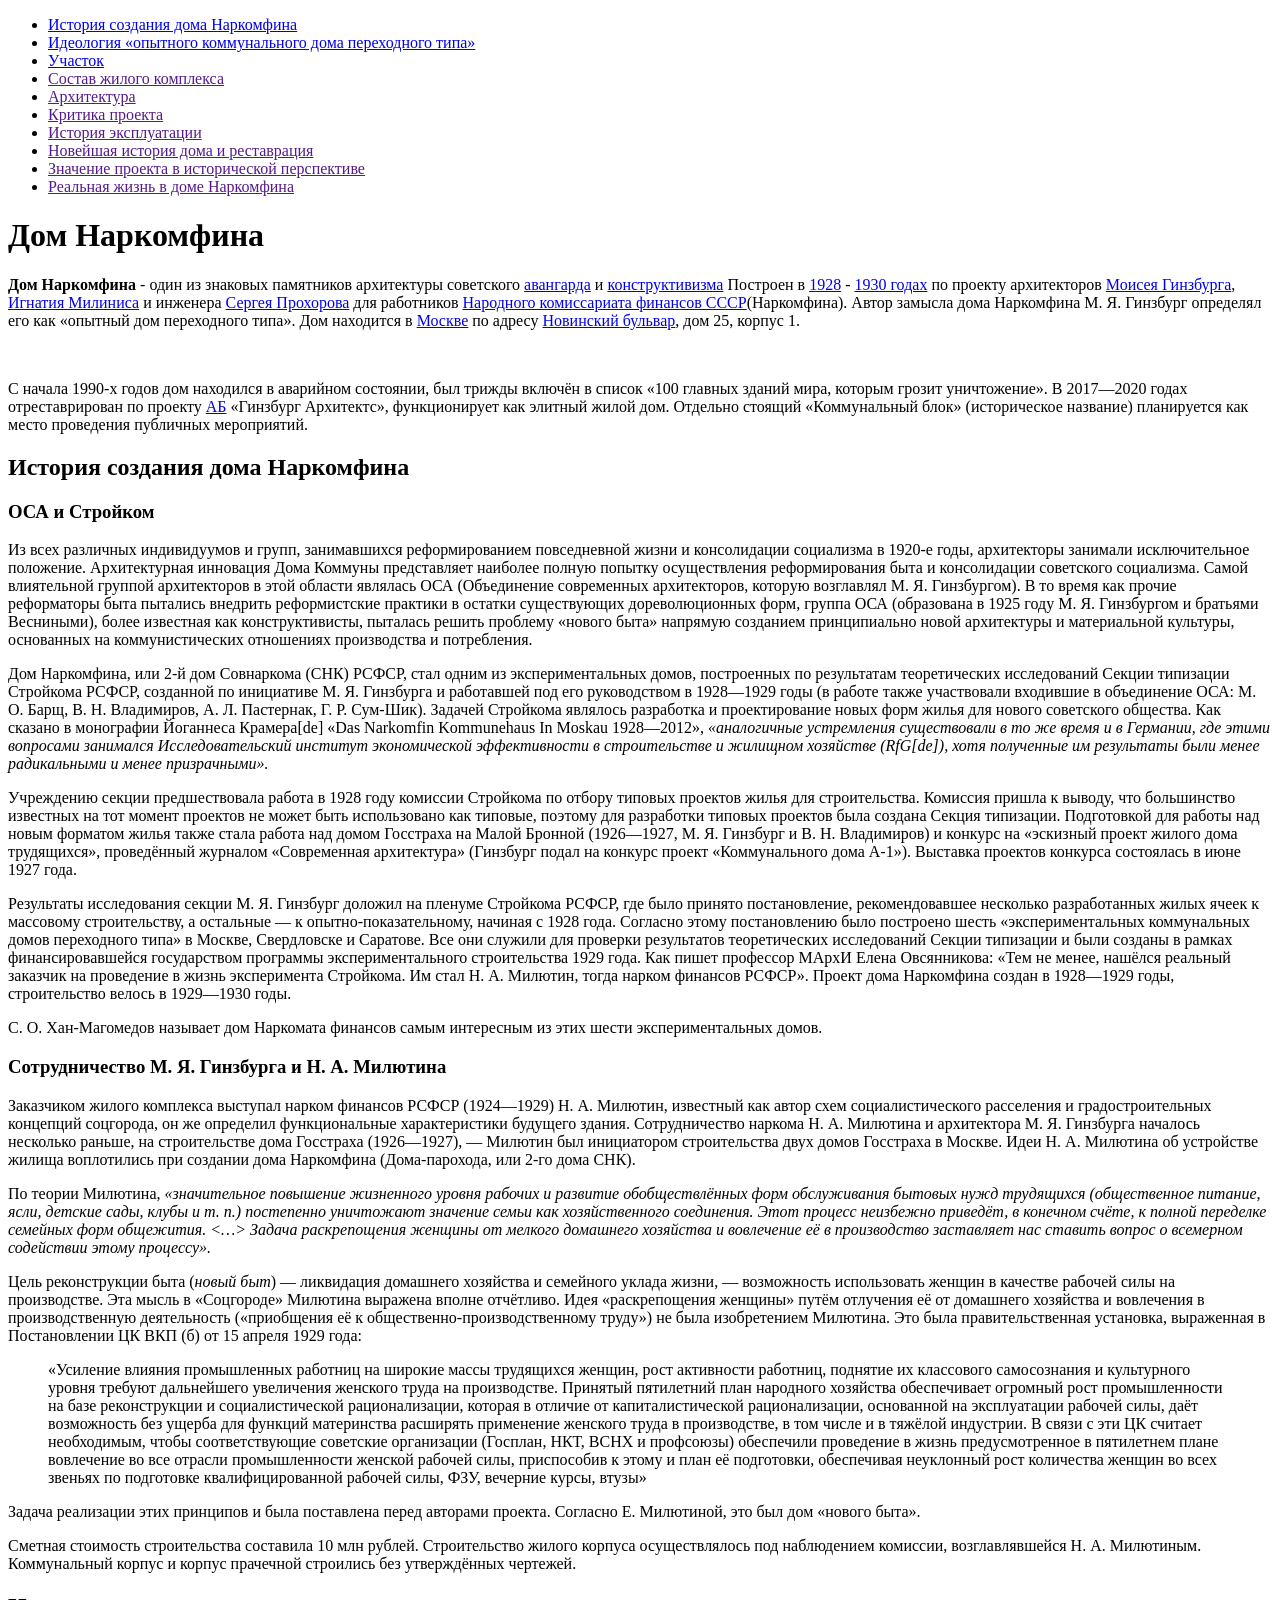
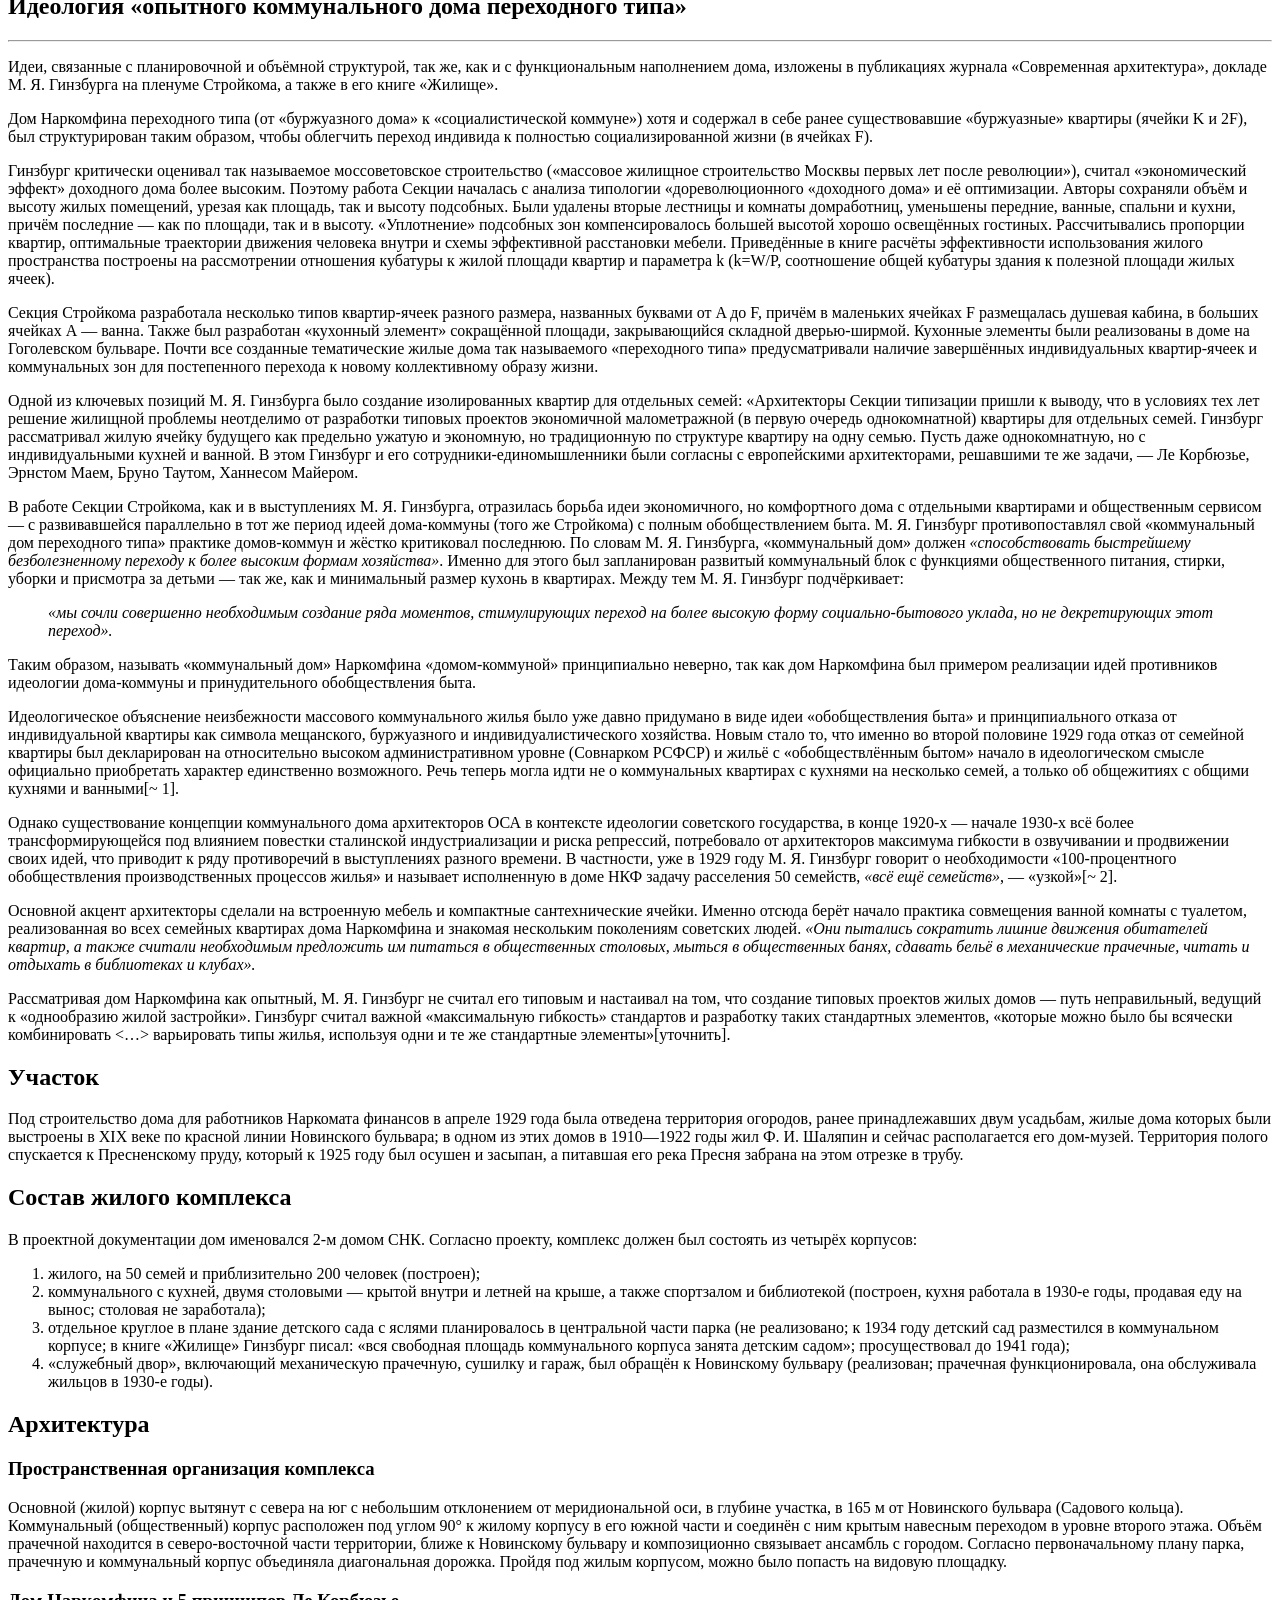
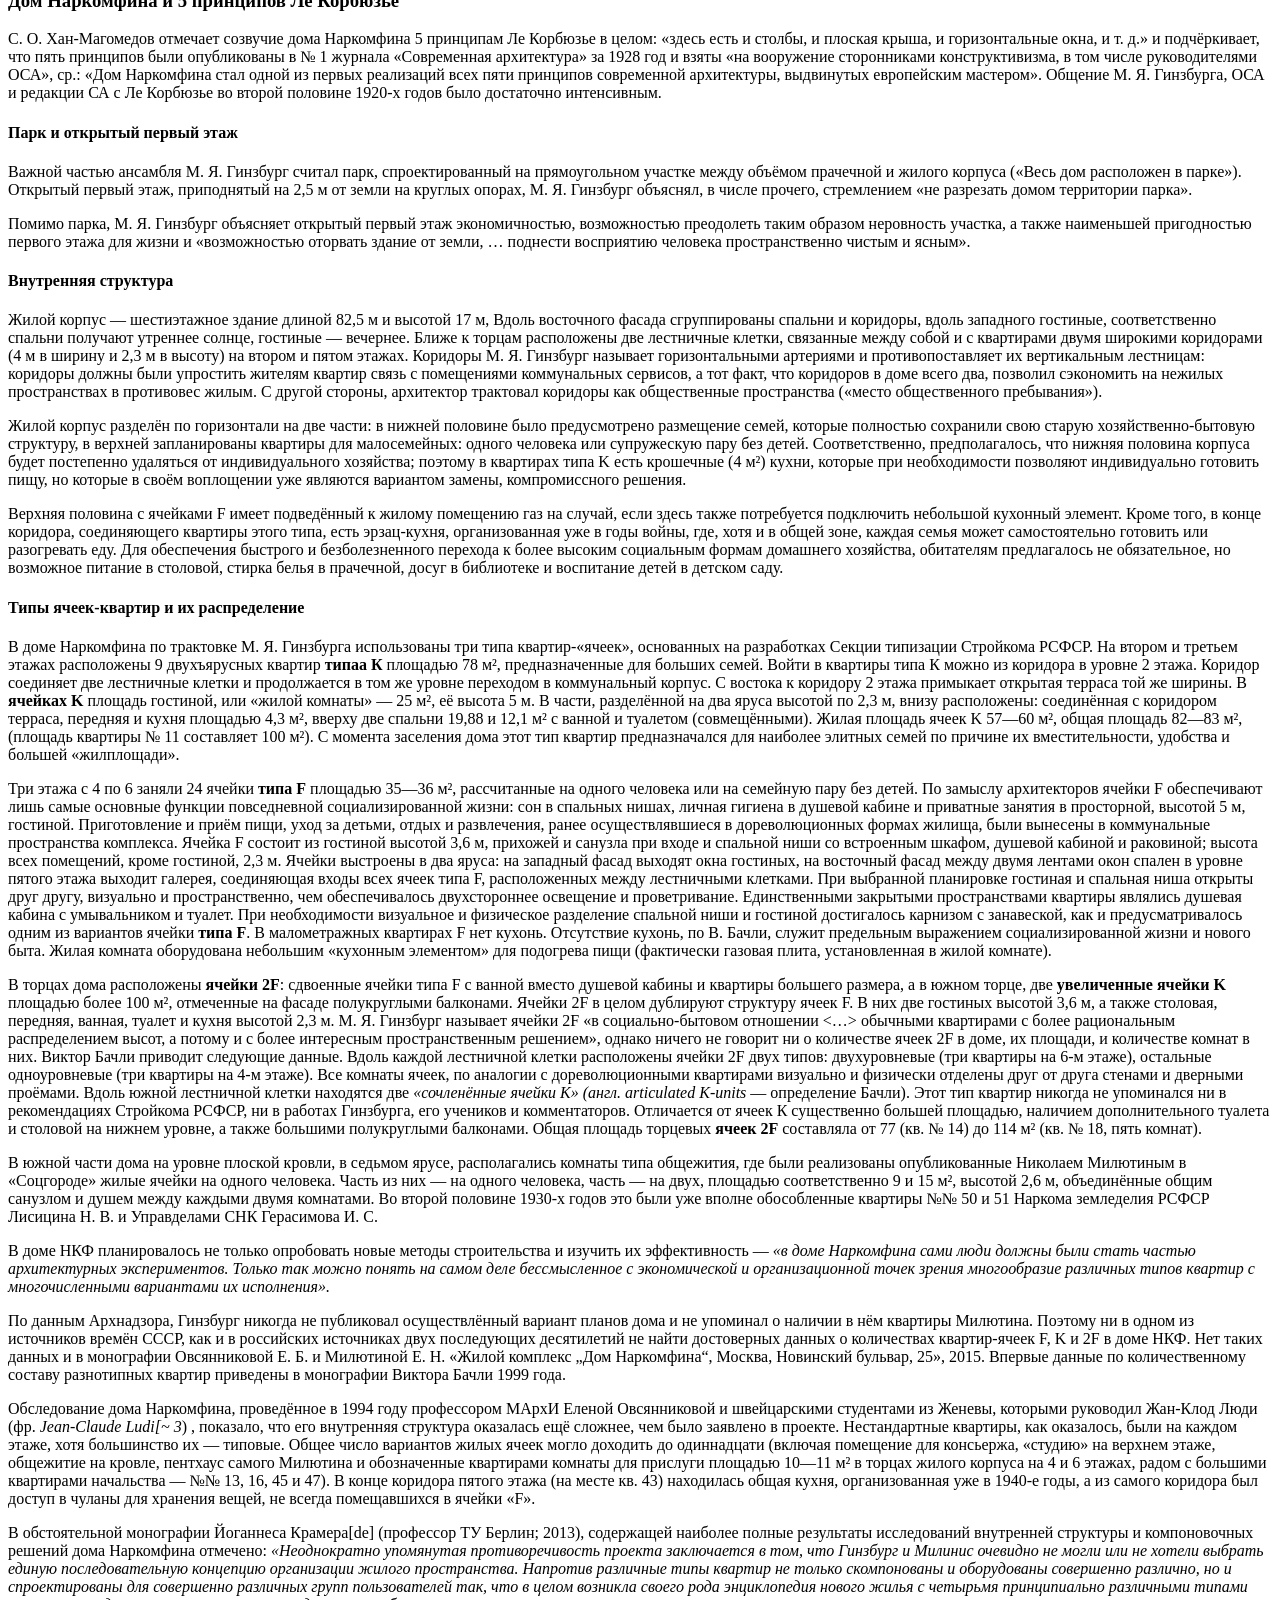
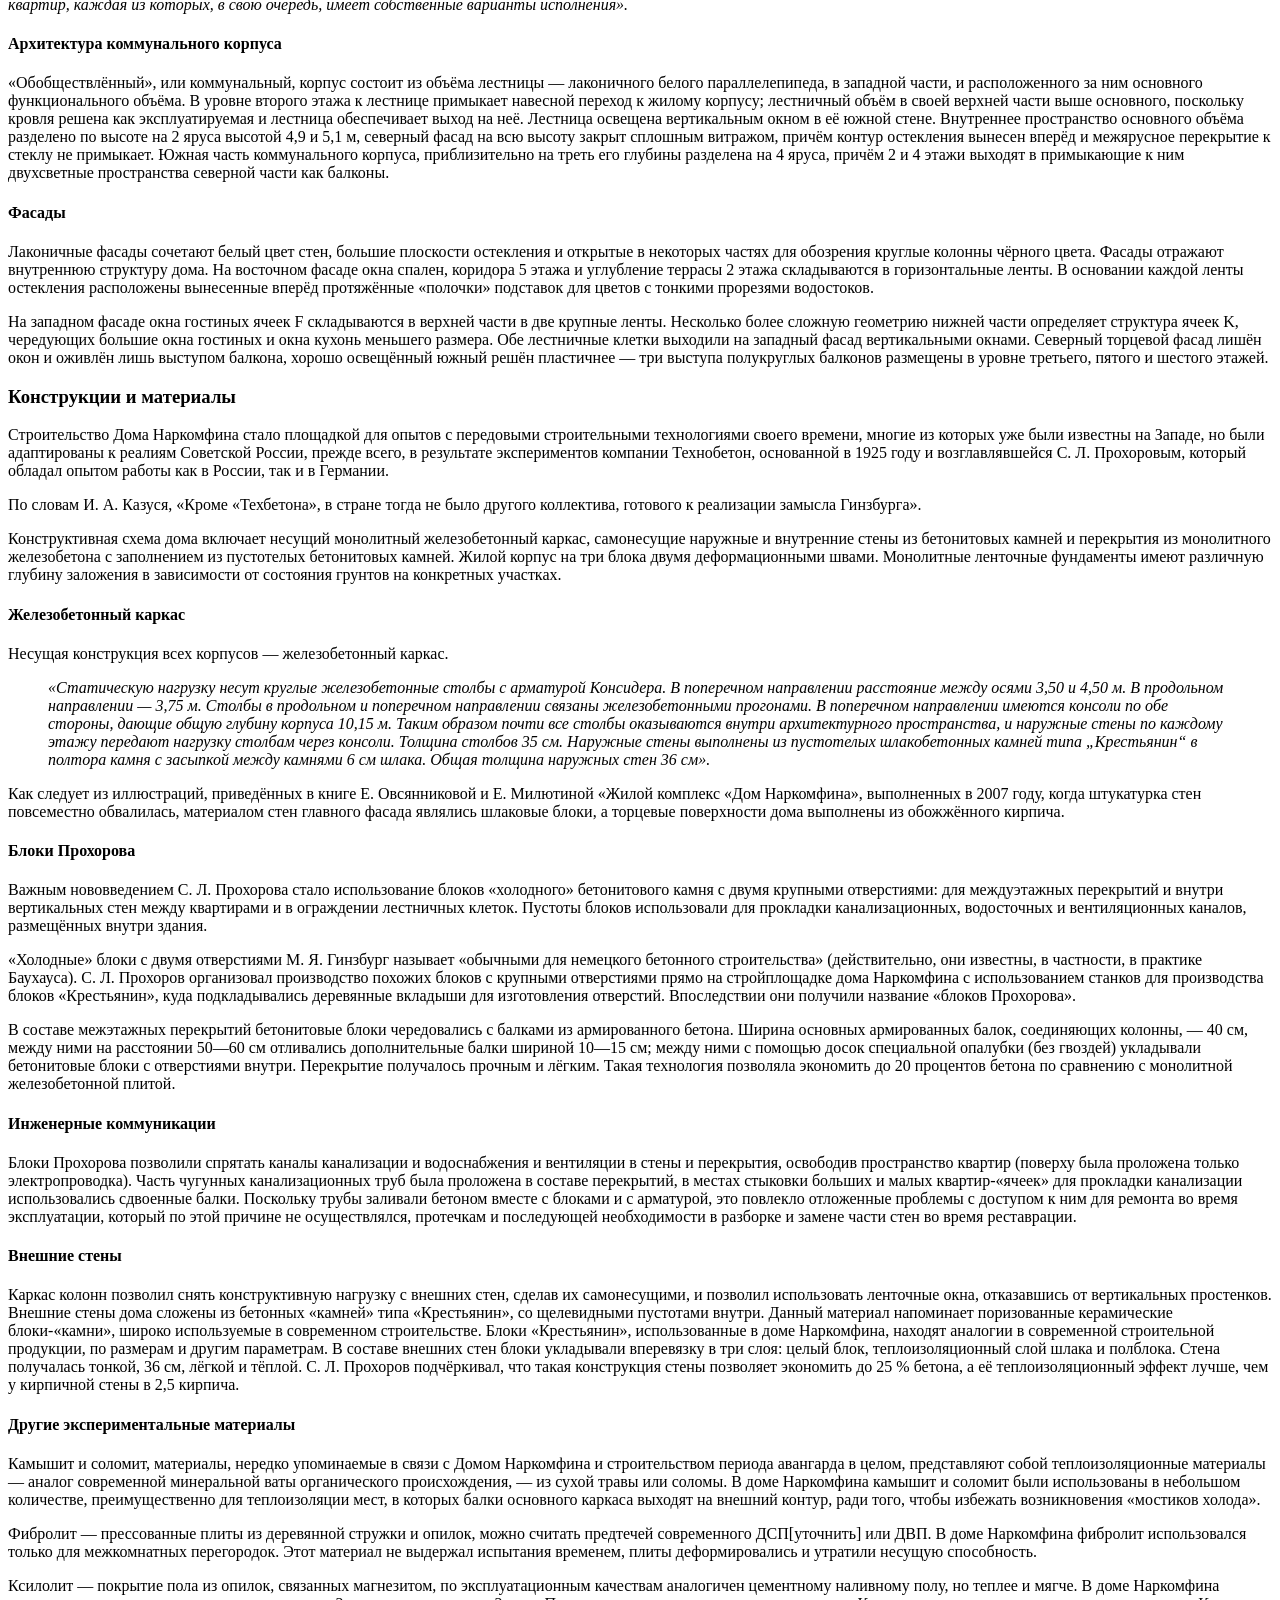
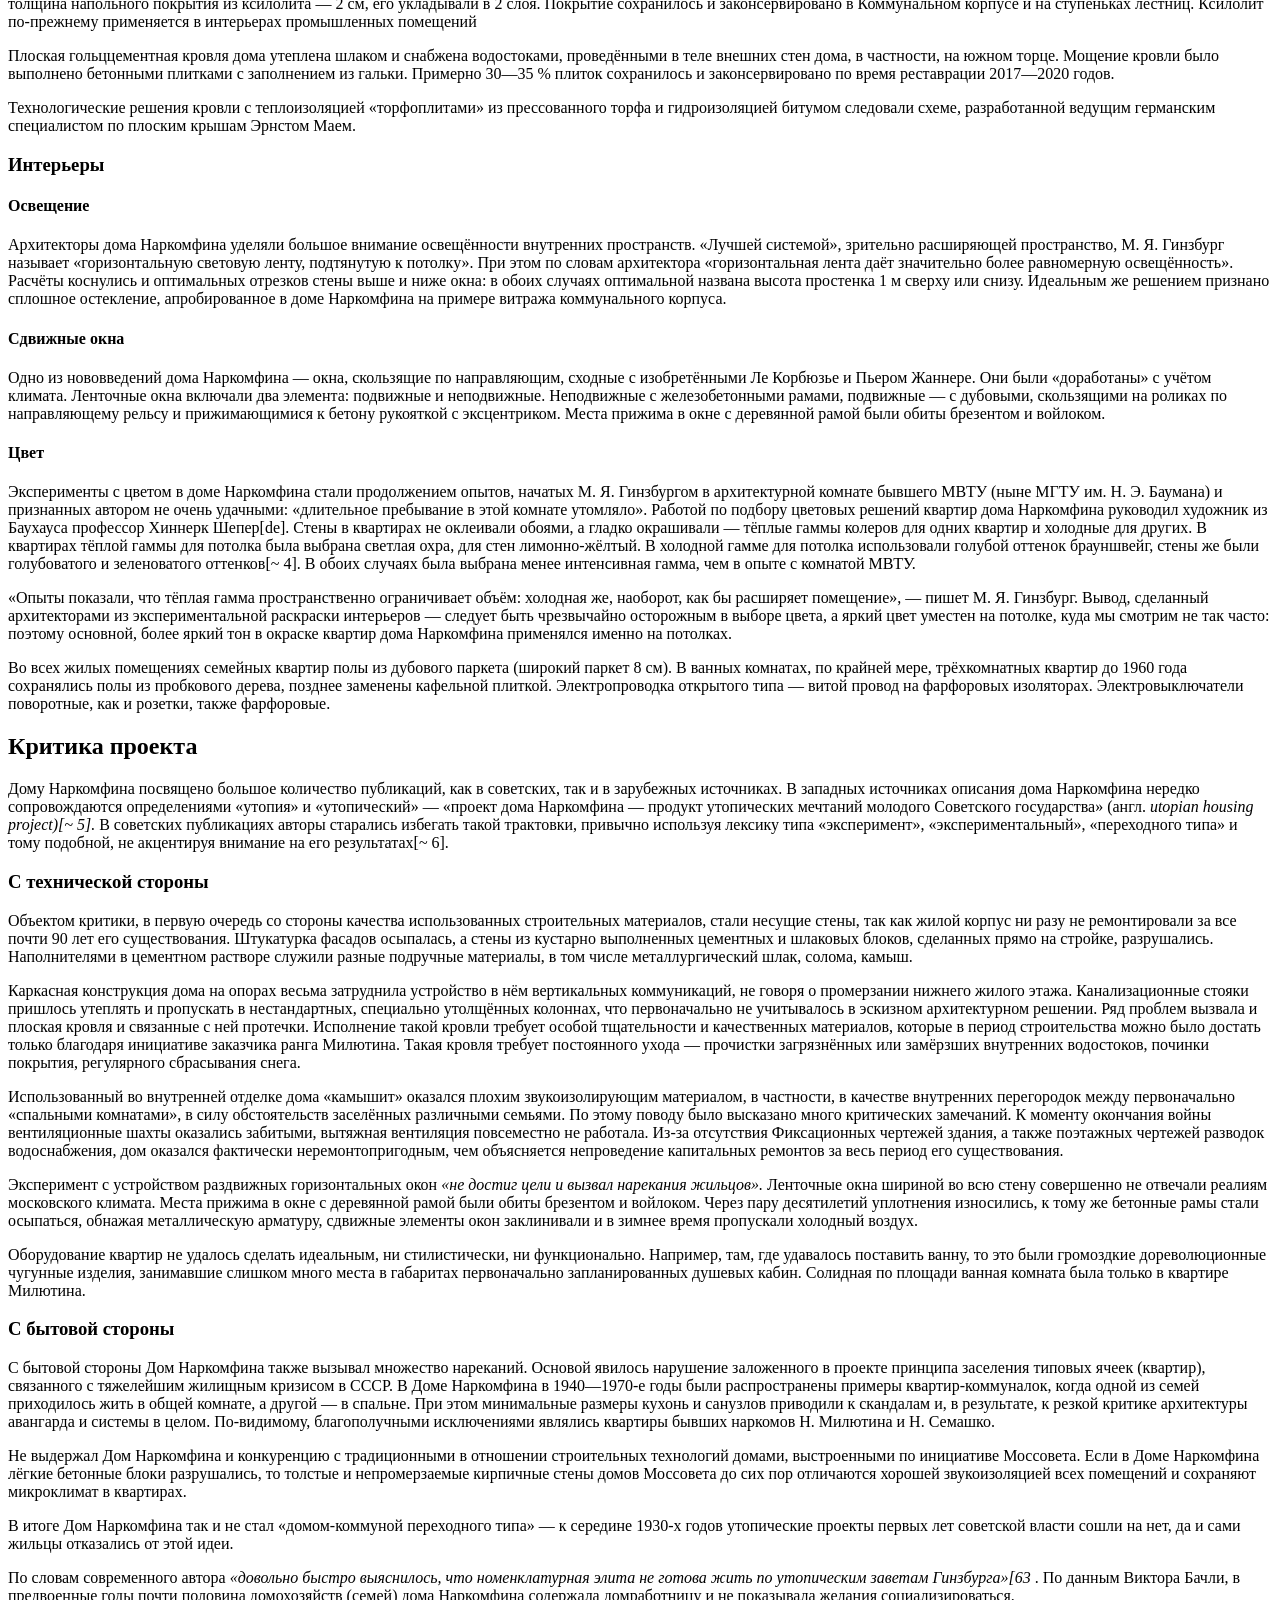
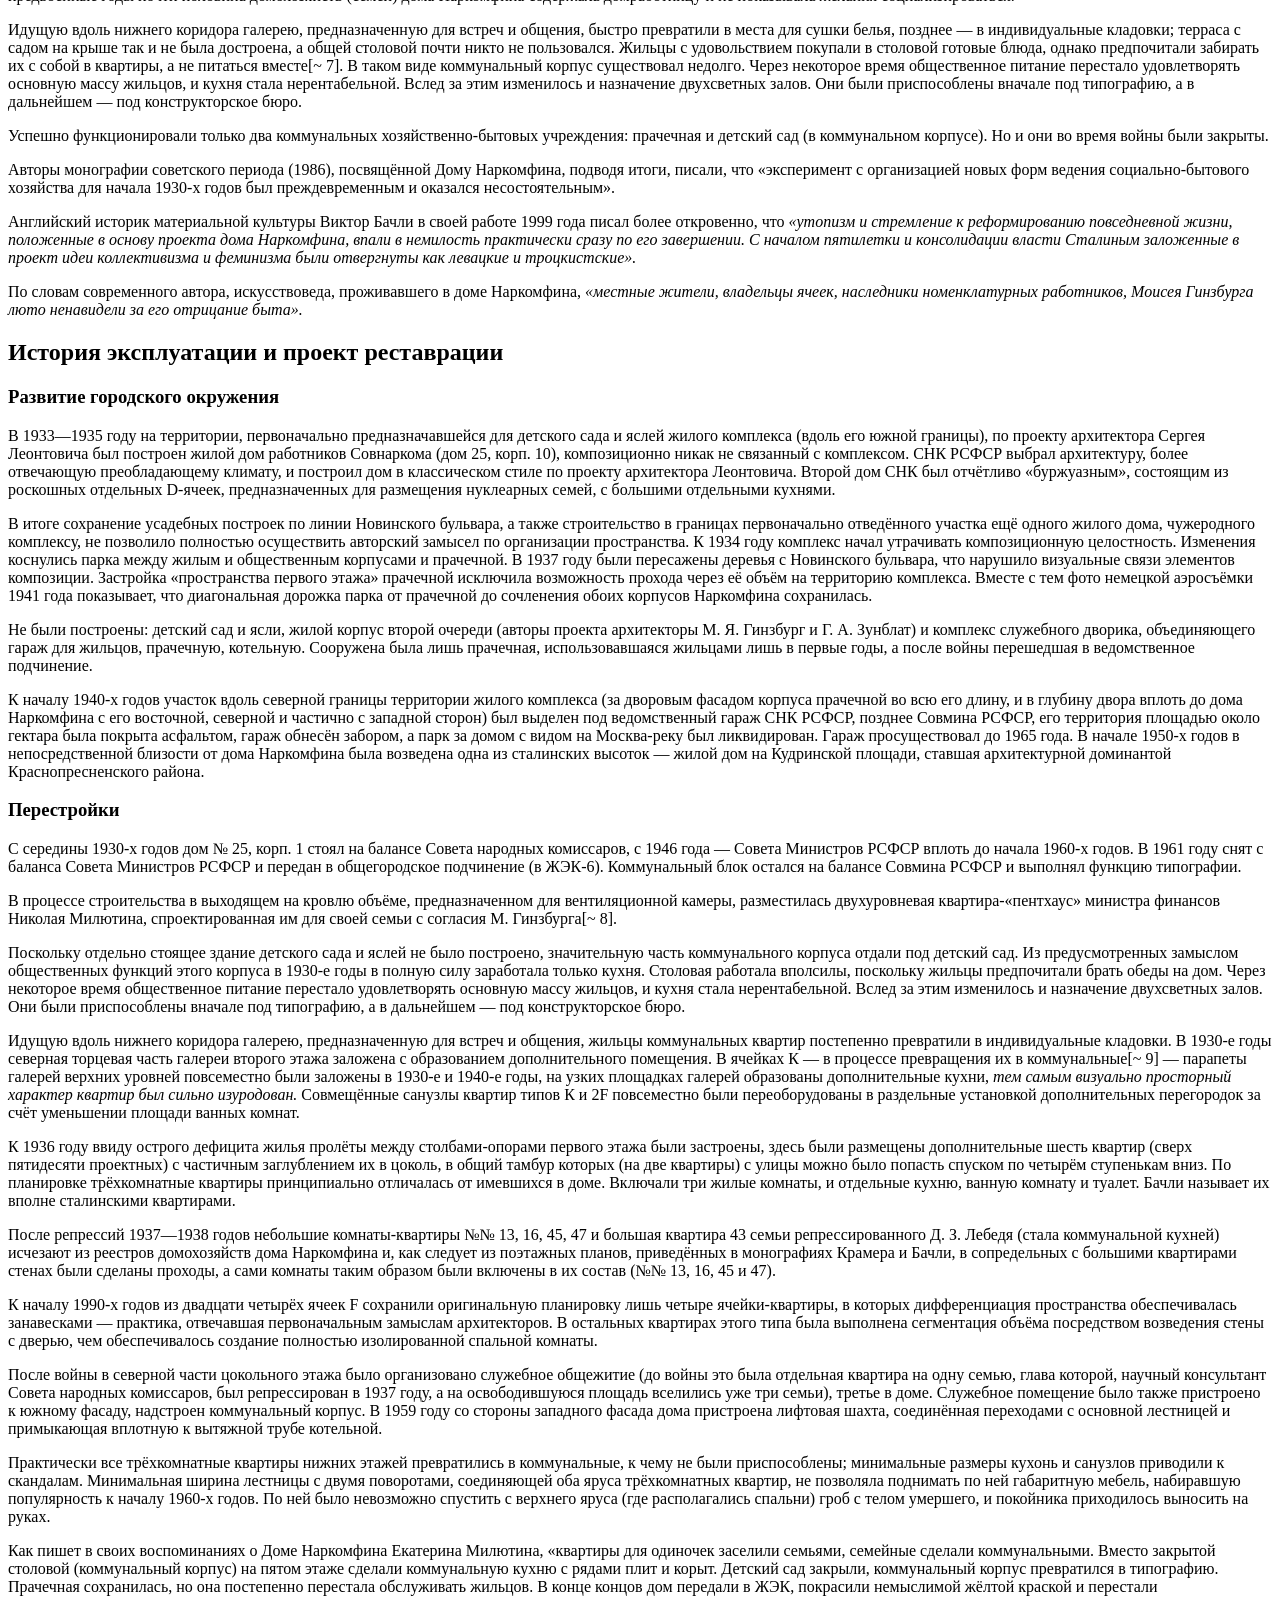
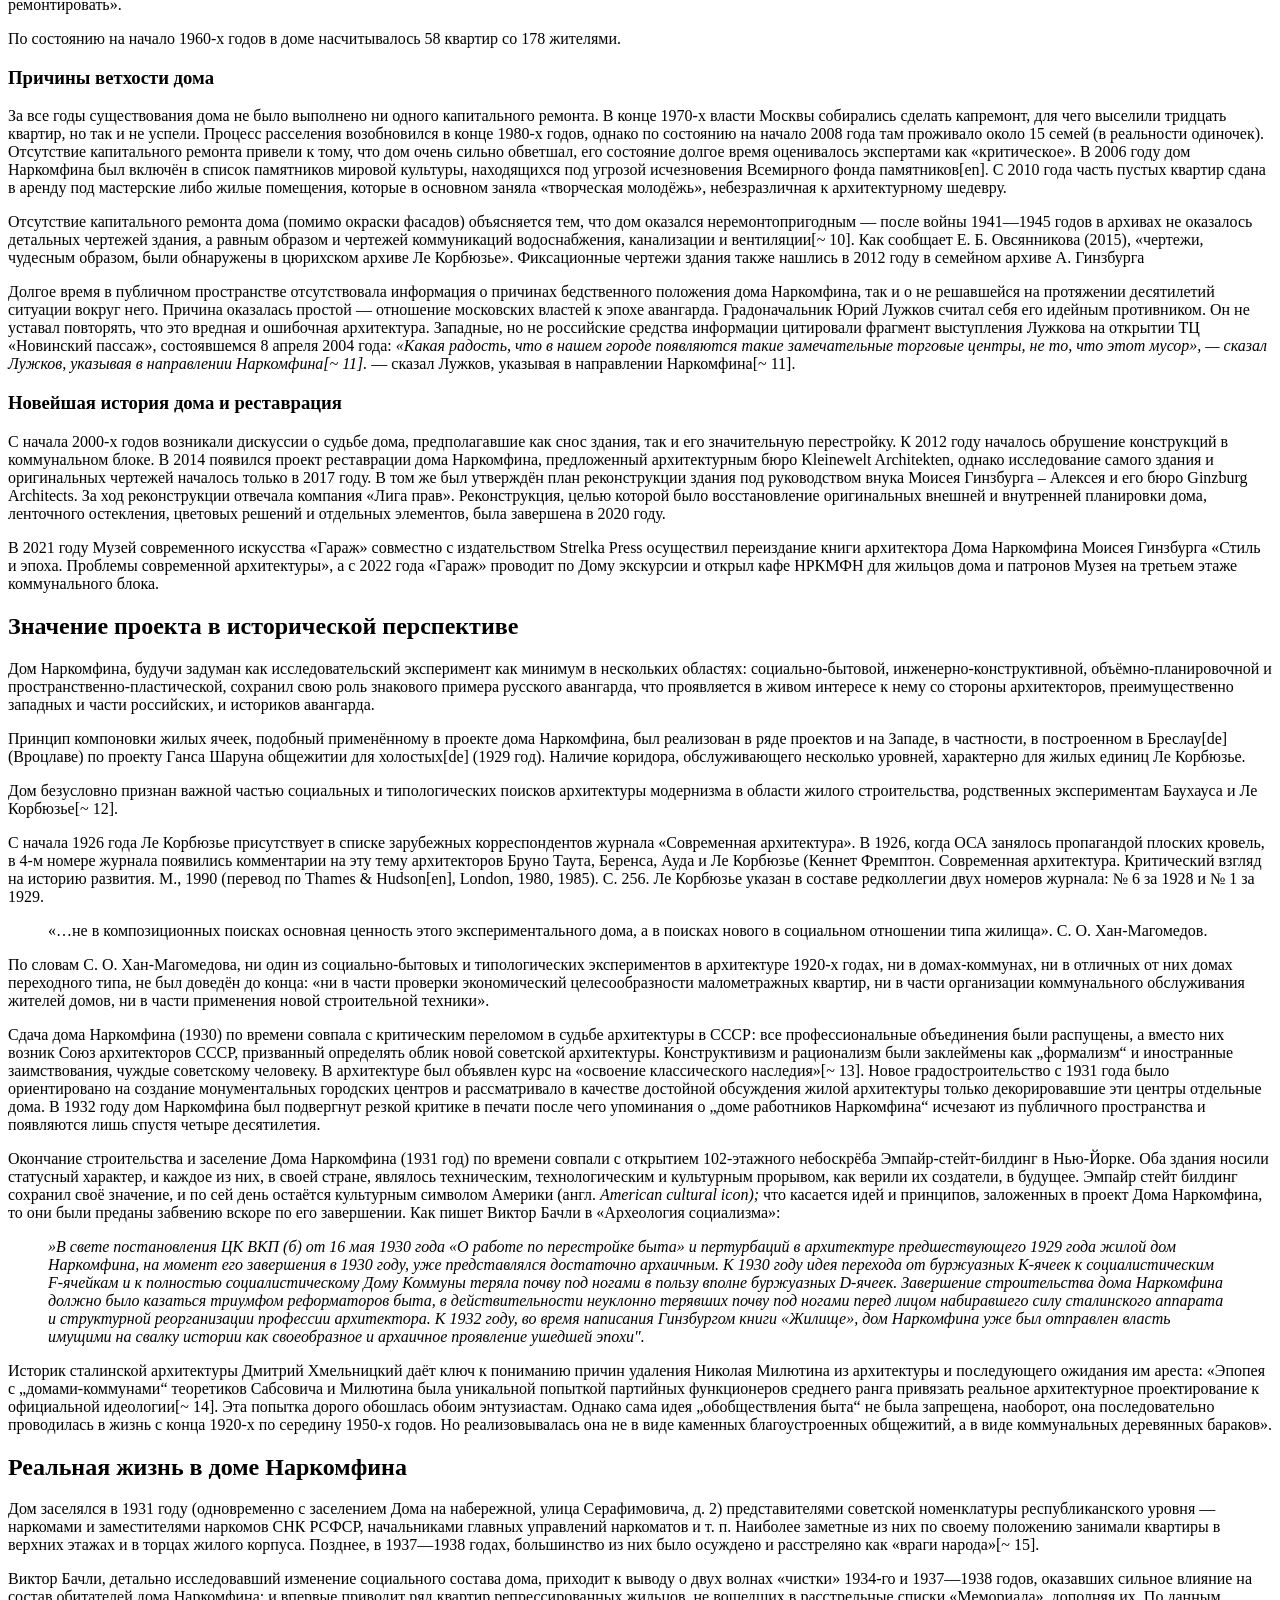
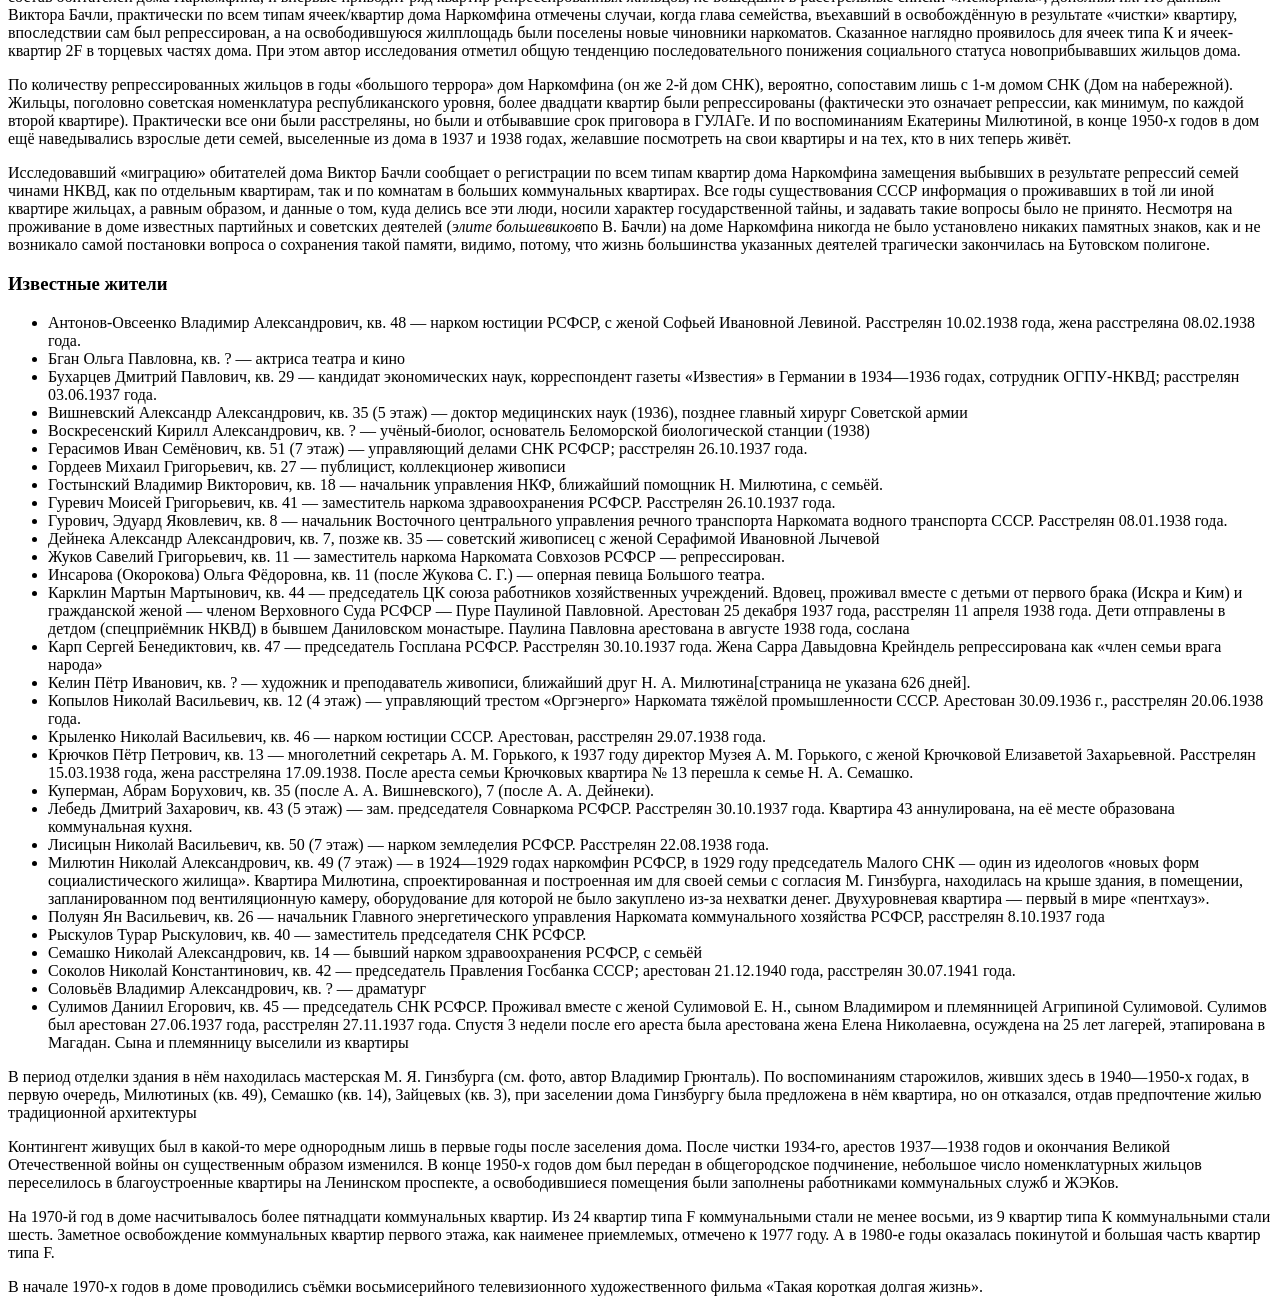
==== commit dba99779: "начало работы над содержанием" ====
--- a/index.html
+++ b/index.html
@@ -7,6 +7,24 @@
     <link rel="stylesheet" href="stylesheets/style.css" />
   </head>
   <body>
+    <nav>
+      <ul>
+        <li><a href="#1">История создания дома Наркомфина</a></li>
+        <li>
+          <a href="#2"
+            >Идеология «опытного коммунального дома переходного типа»</a
+          >
+        </li>
+        <li><a href="#3">Участок</a></li>
+        <li><a href="">Состав жилого комплекса</a></li>
+        <li><a href="">Архитектура</a></li>
+        <li><a href="">Критика проекта</a></li>
+        <li><a href="">История эксплуатации</a></li>
+        <li><a href="">Новейшая история дома и реставрация</a></li>
+        <li><a href="">Значение проекта в исторической перспективе</a></li>
+        <li><a href="">Реальная жизнь в доме Наркомфина</a></li>
+      </ul>
+    </nav>
     <h1>Дом Наркомфина</h1>
     <p>
       <b>Дом Наркомфина</b> - один из знаковых памятников архитектуры советского
@@ -55,6 +73,7 @@
         >Новинский бульвар</a
       >, дом 25, корпус 1.
     </p>
+    <img src="images/narkomfin.jpg" alt="" />
     <p>
       С начала 1990-х годов дом находился в аварийном состоянии, был трижды
       включён в список «100 главных зданий мира, которым грозит уничтожение». В
@@ -68,7 +87,7 @@
       проведения публичных мероприятий.
     </p>
 
-    <h2>История создания дома Наркомфина</h2>
+    <h2 id="1">История создания дома Наркомфина</h2>
 
     <h3>ОСА и Стройком</h3>
     <p>
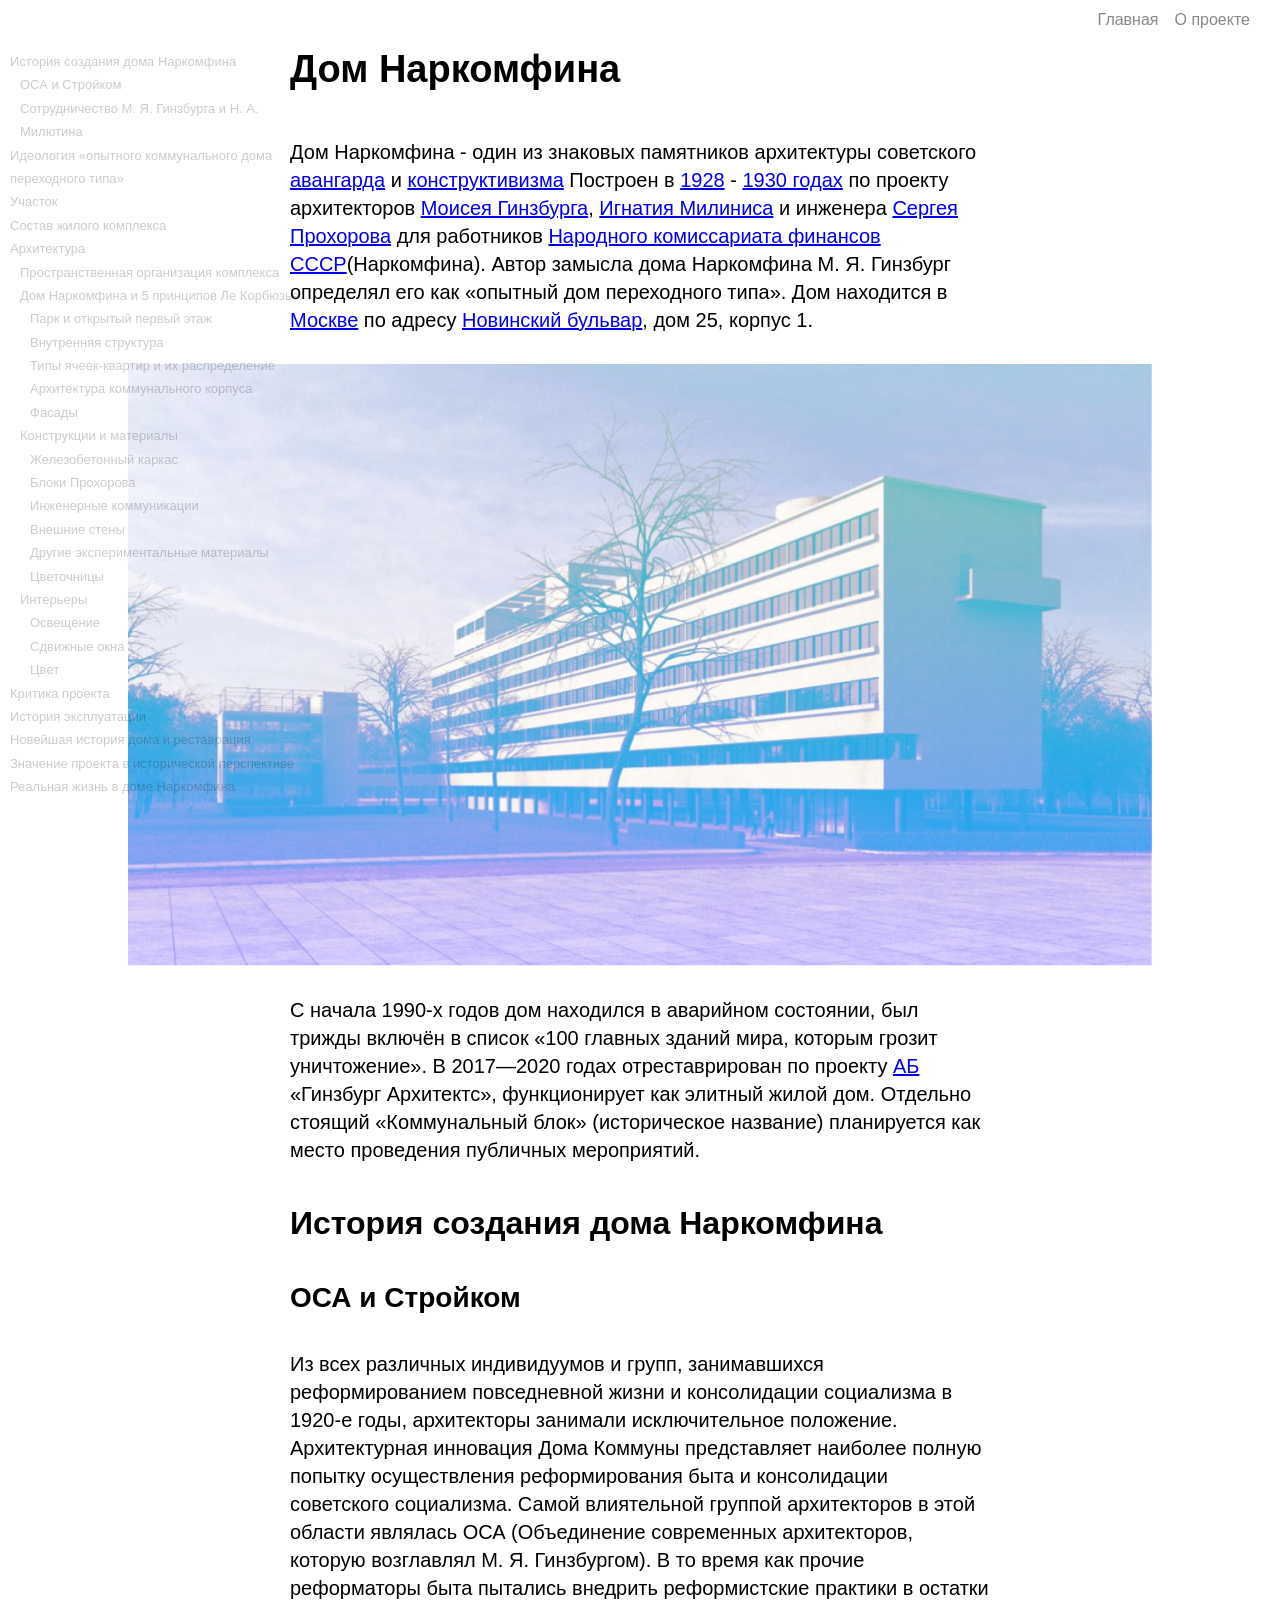
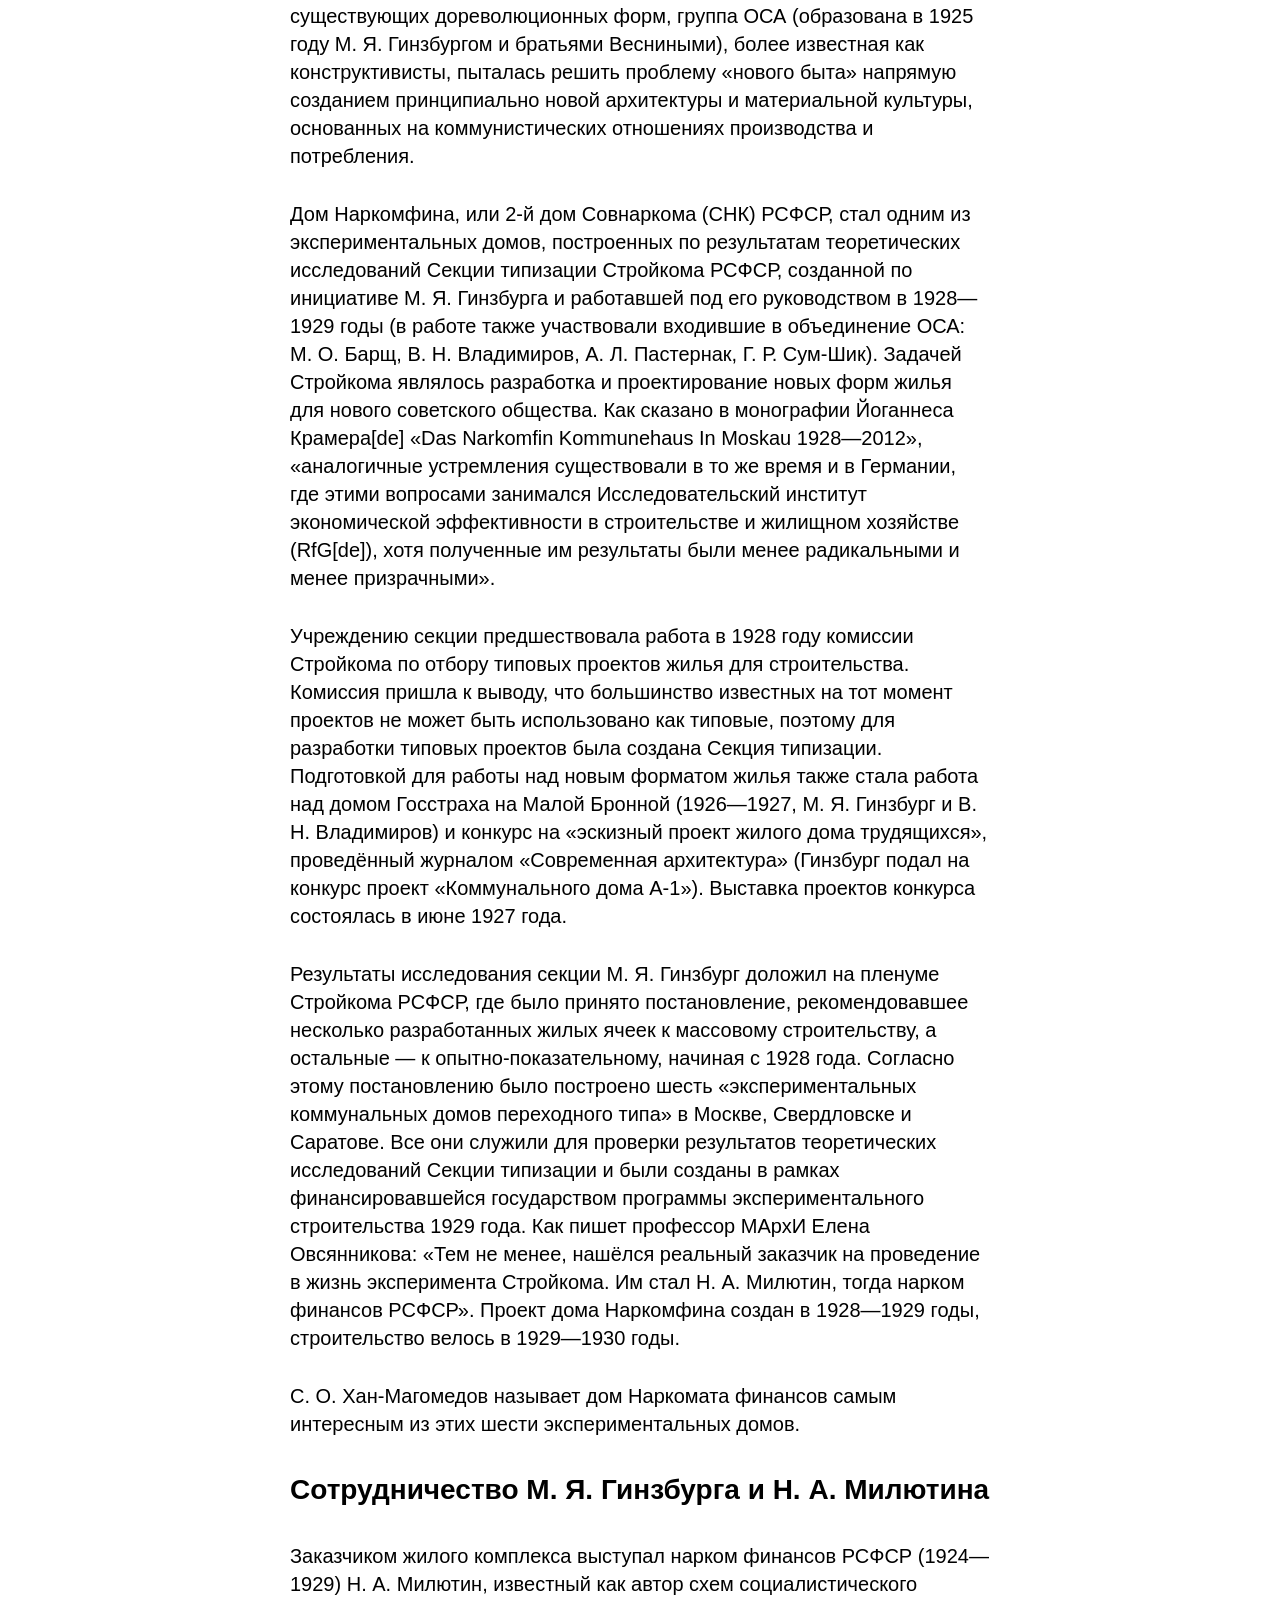
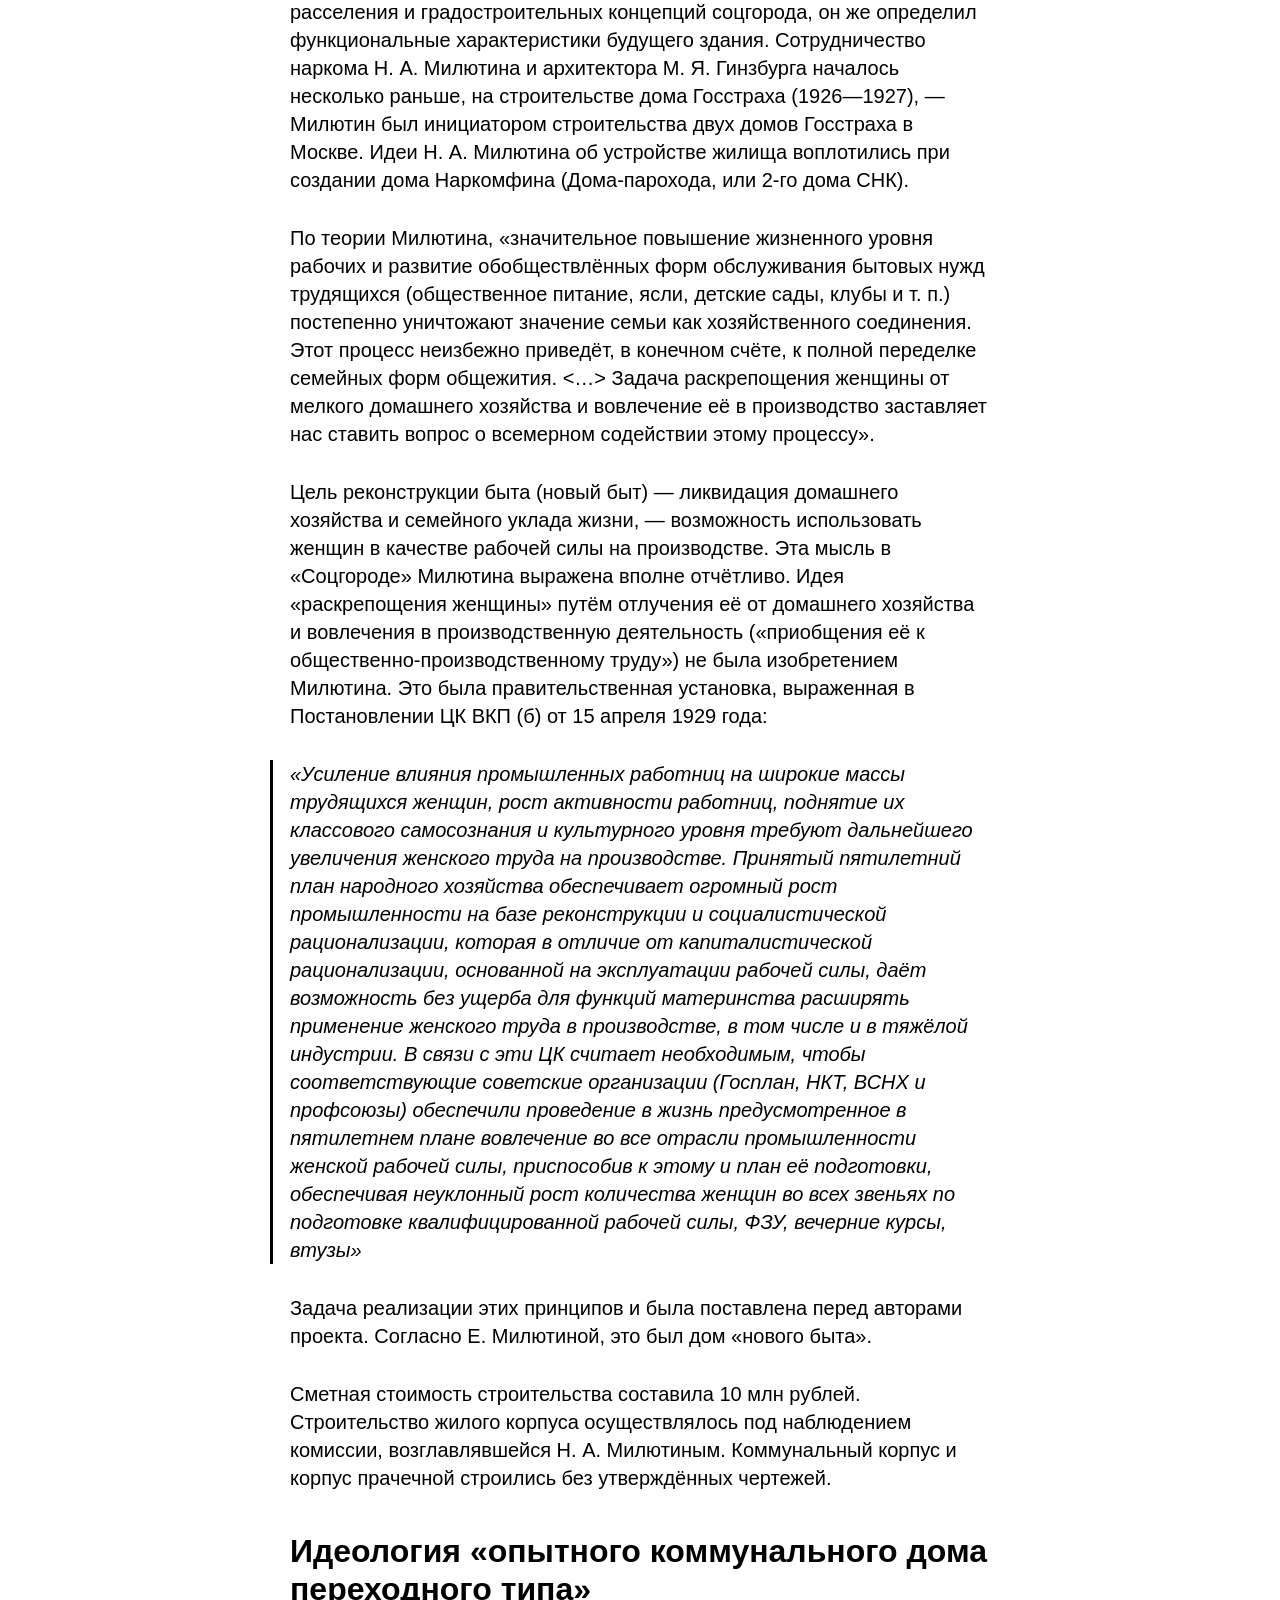
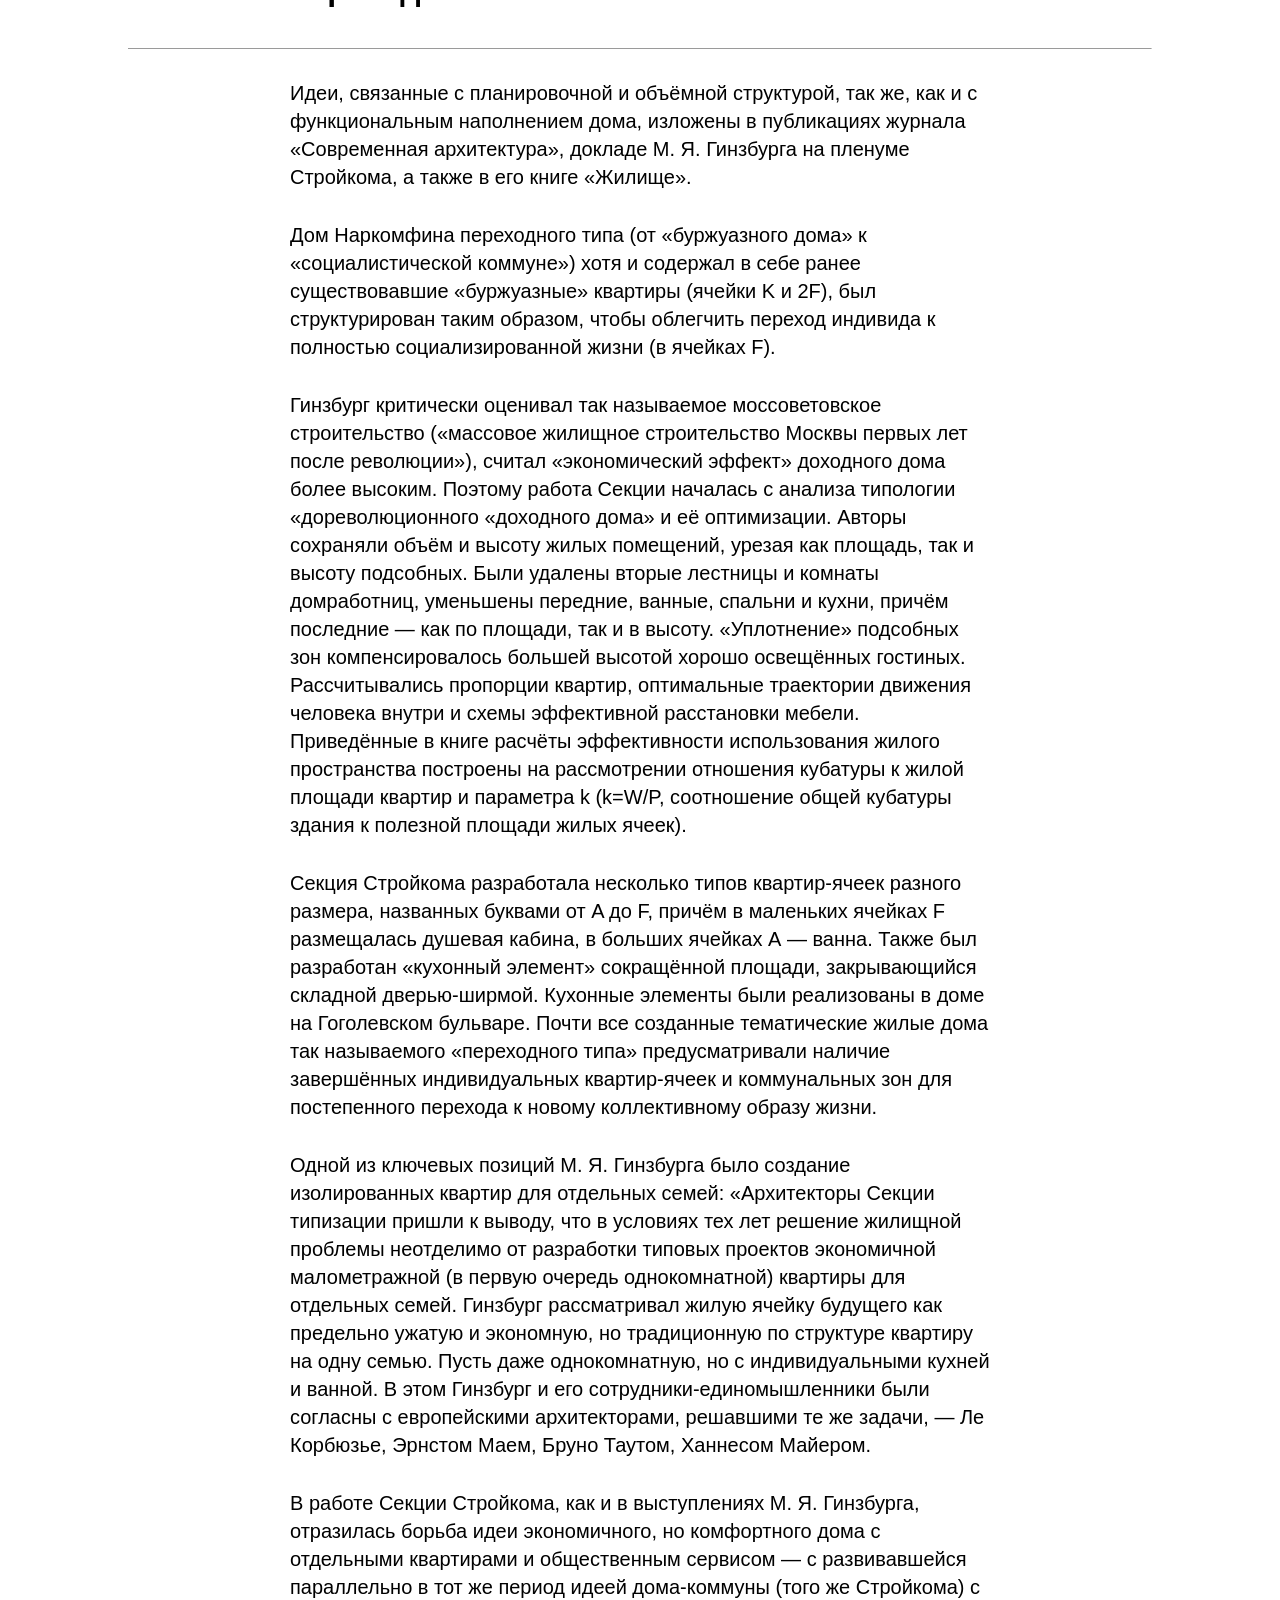
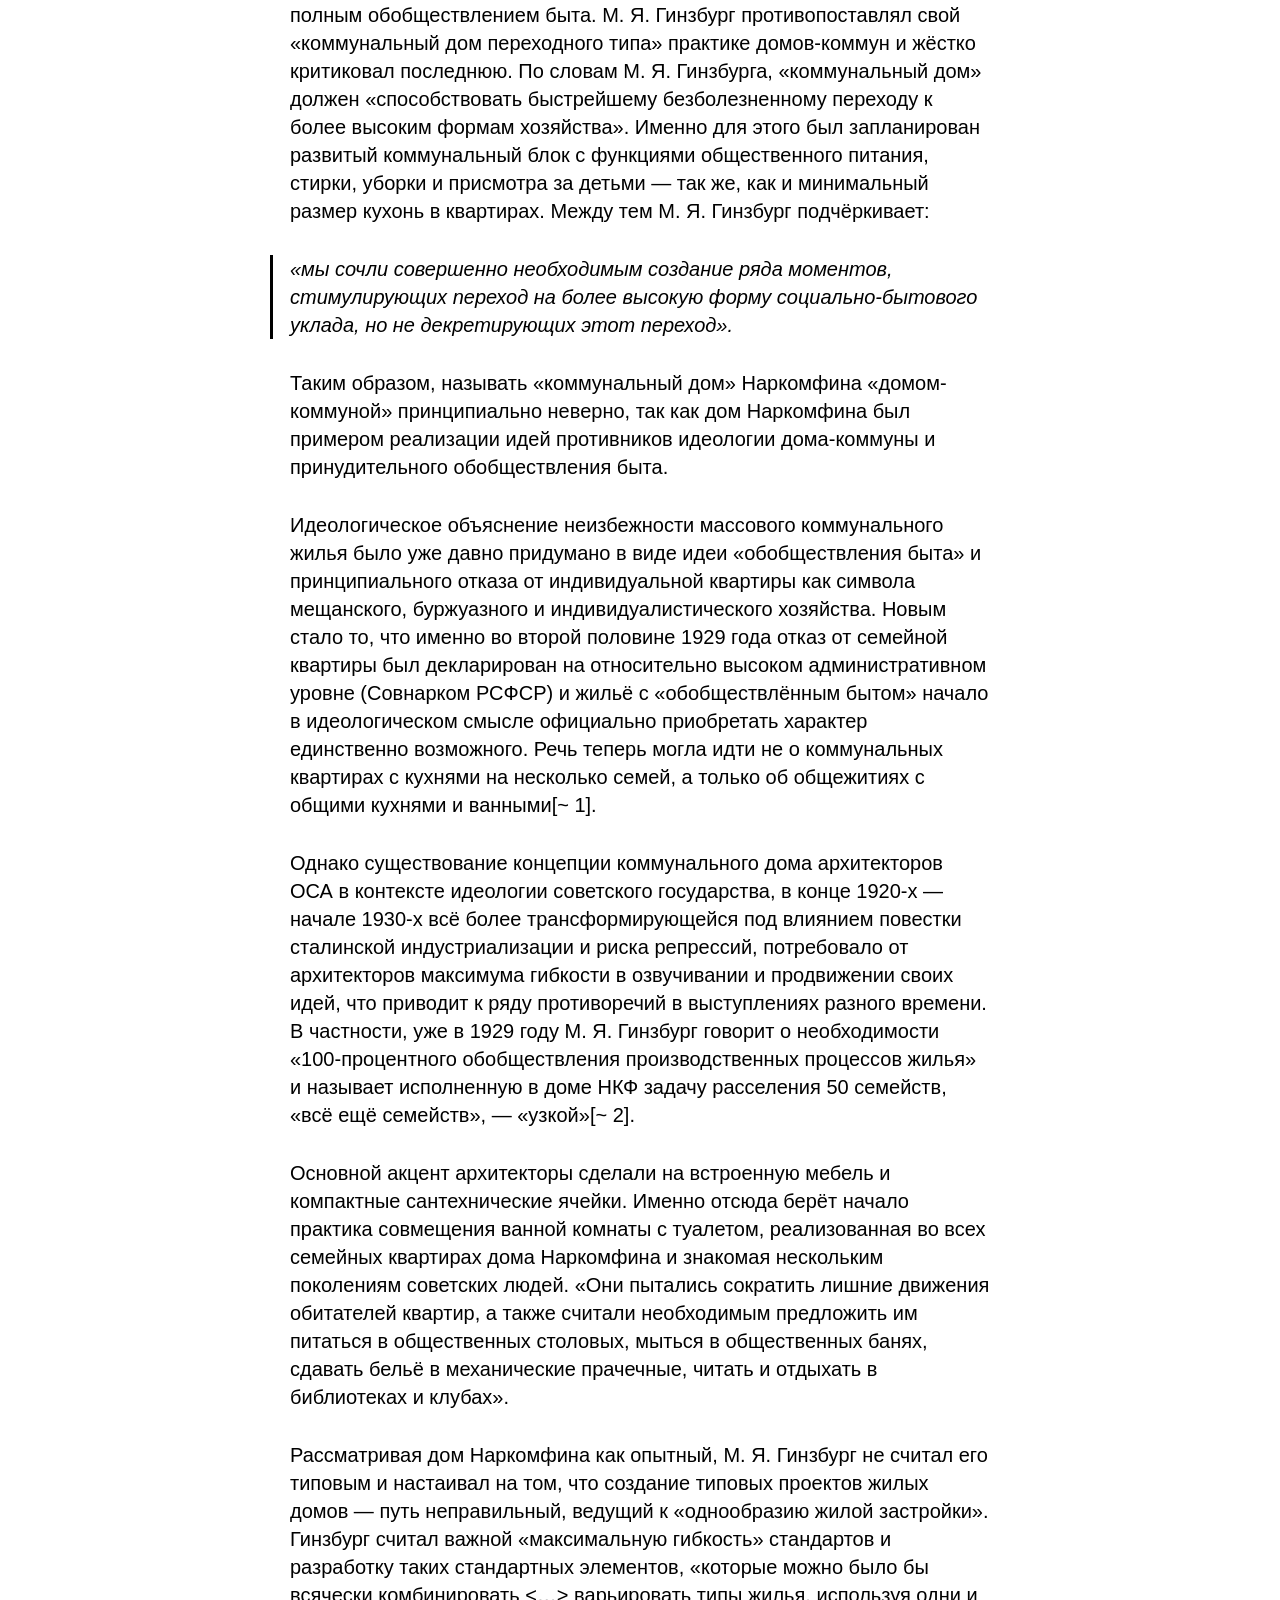
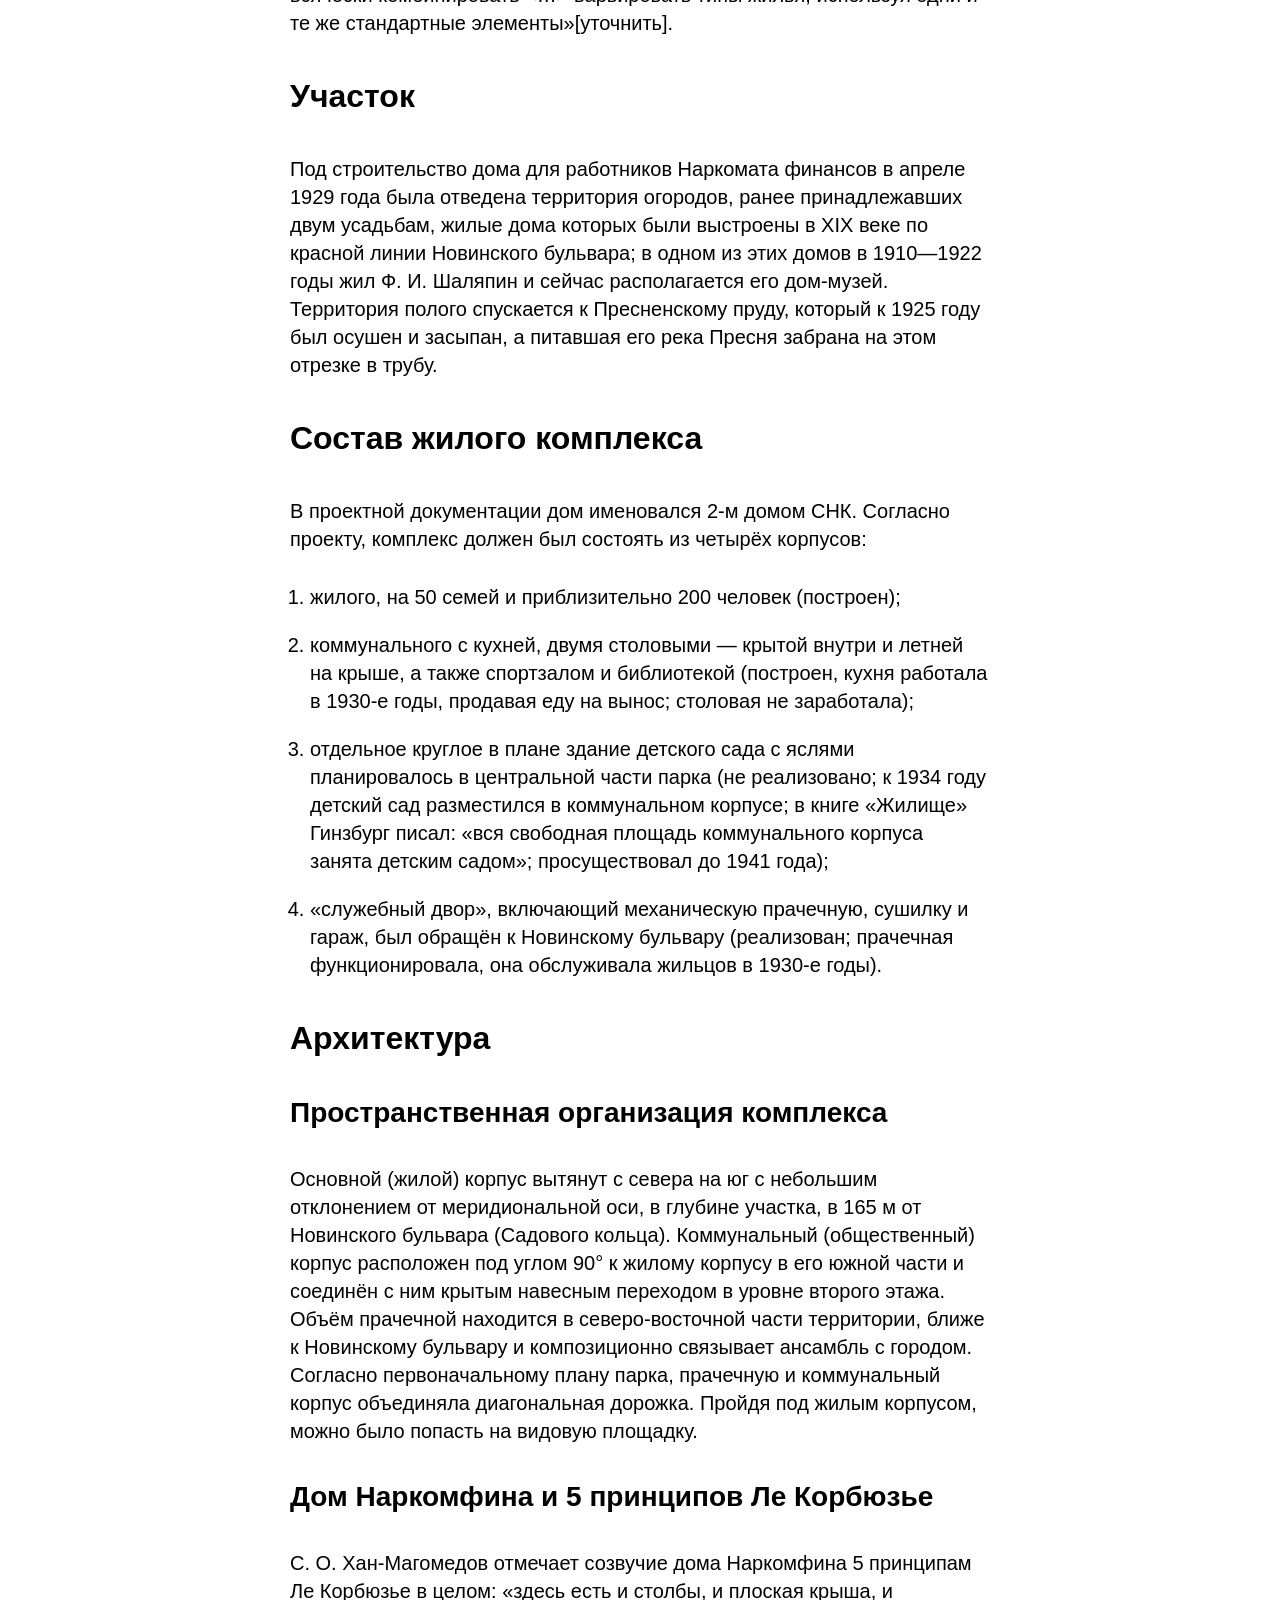
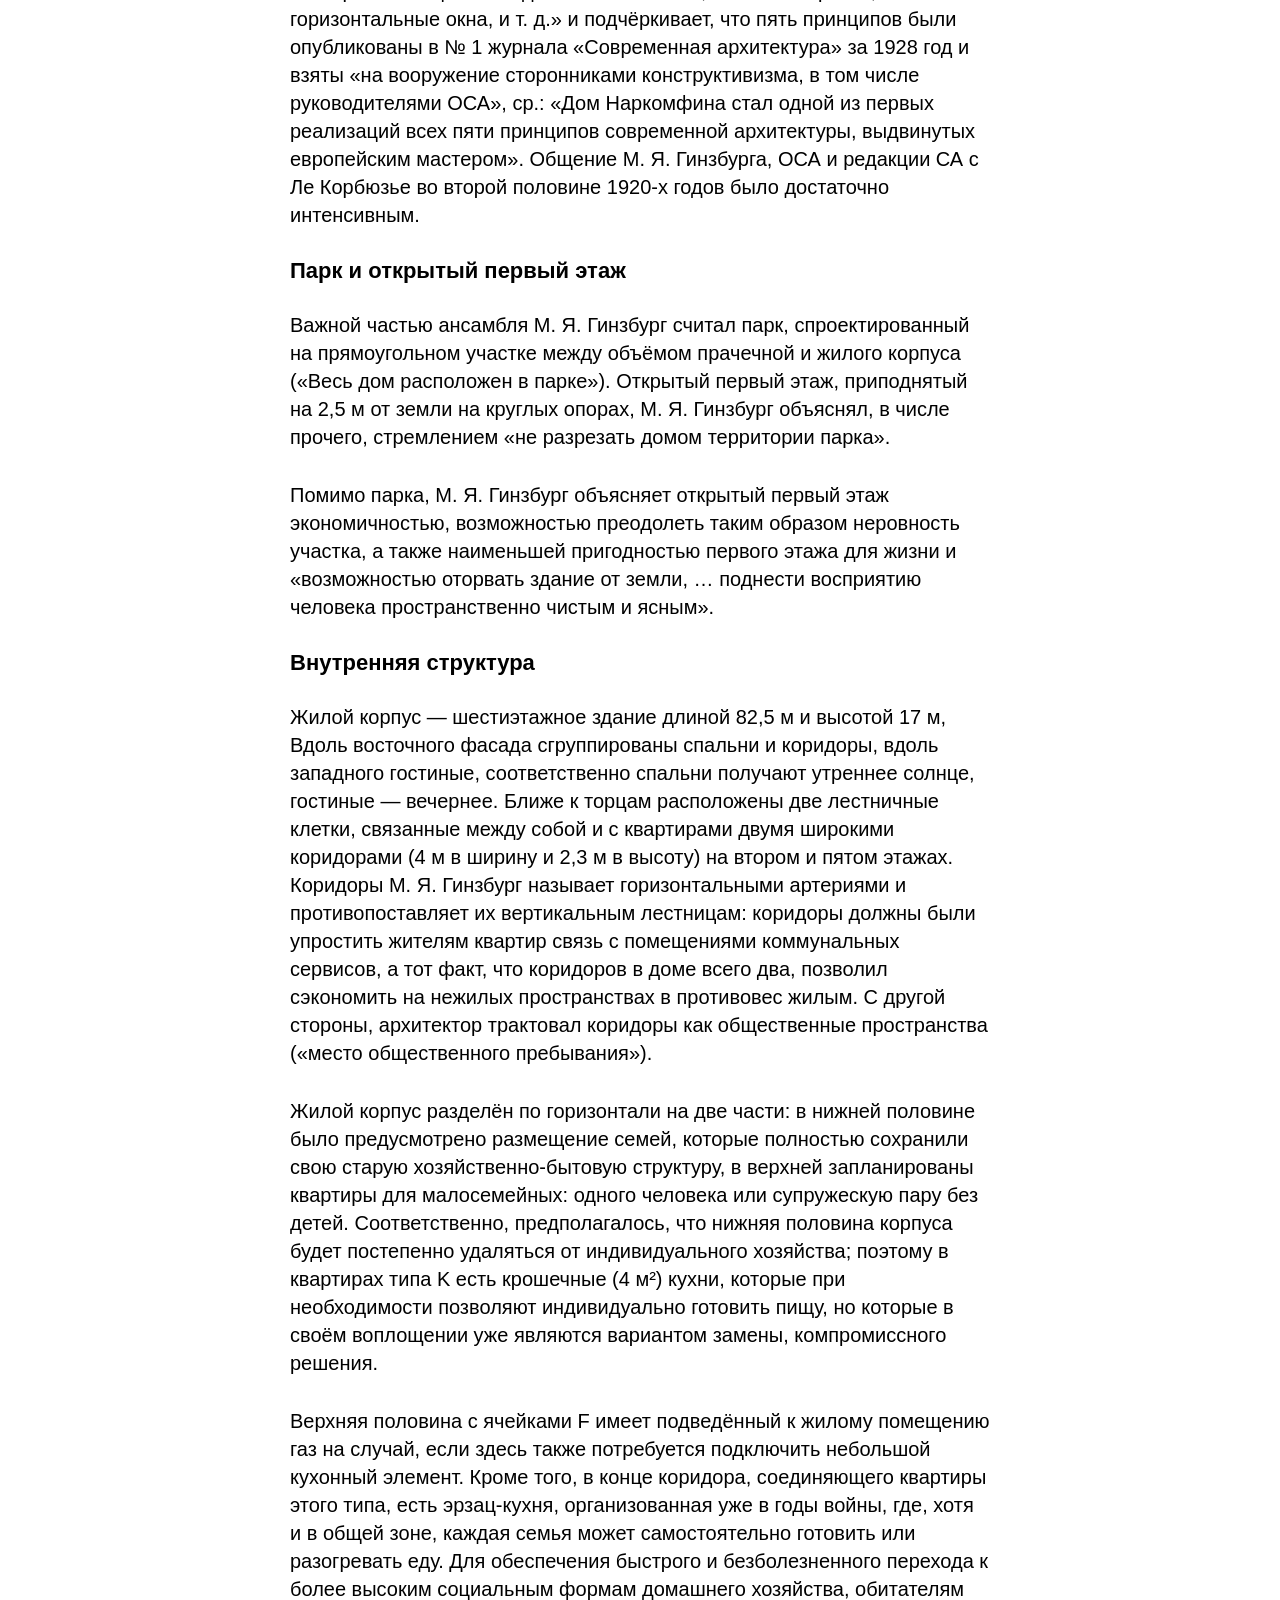
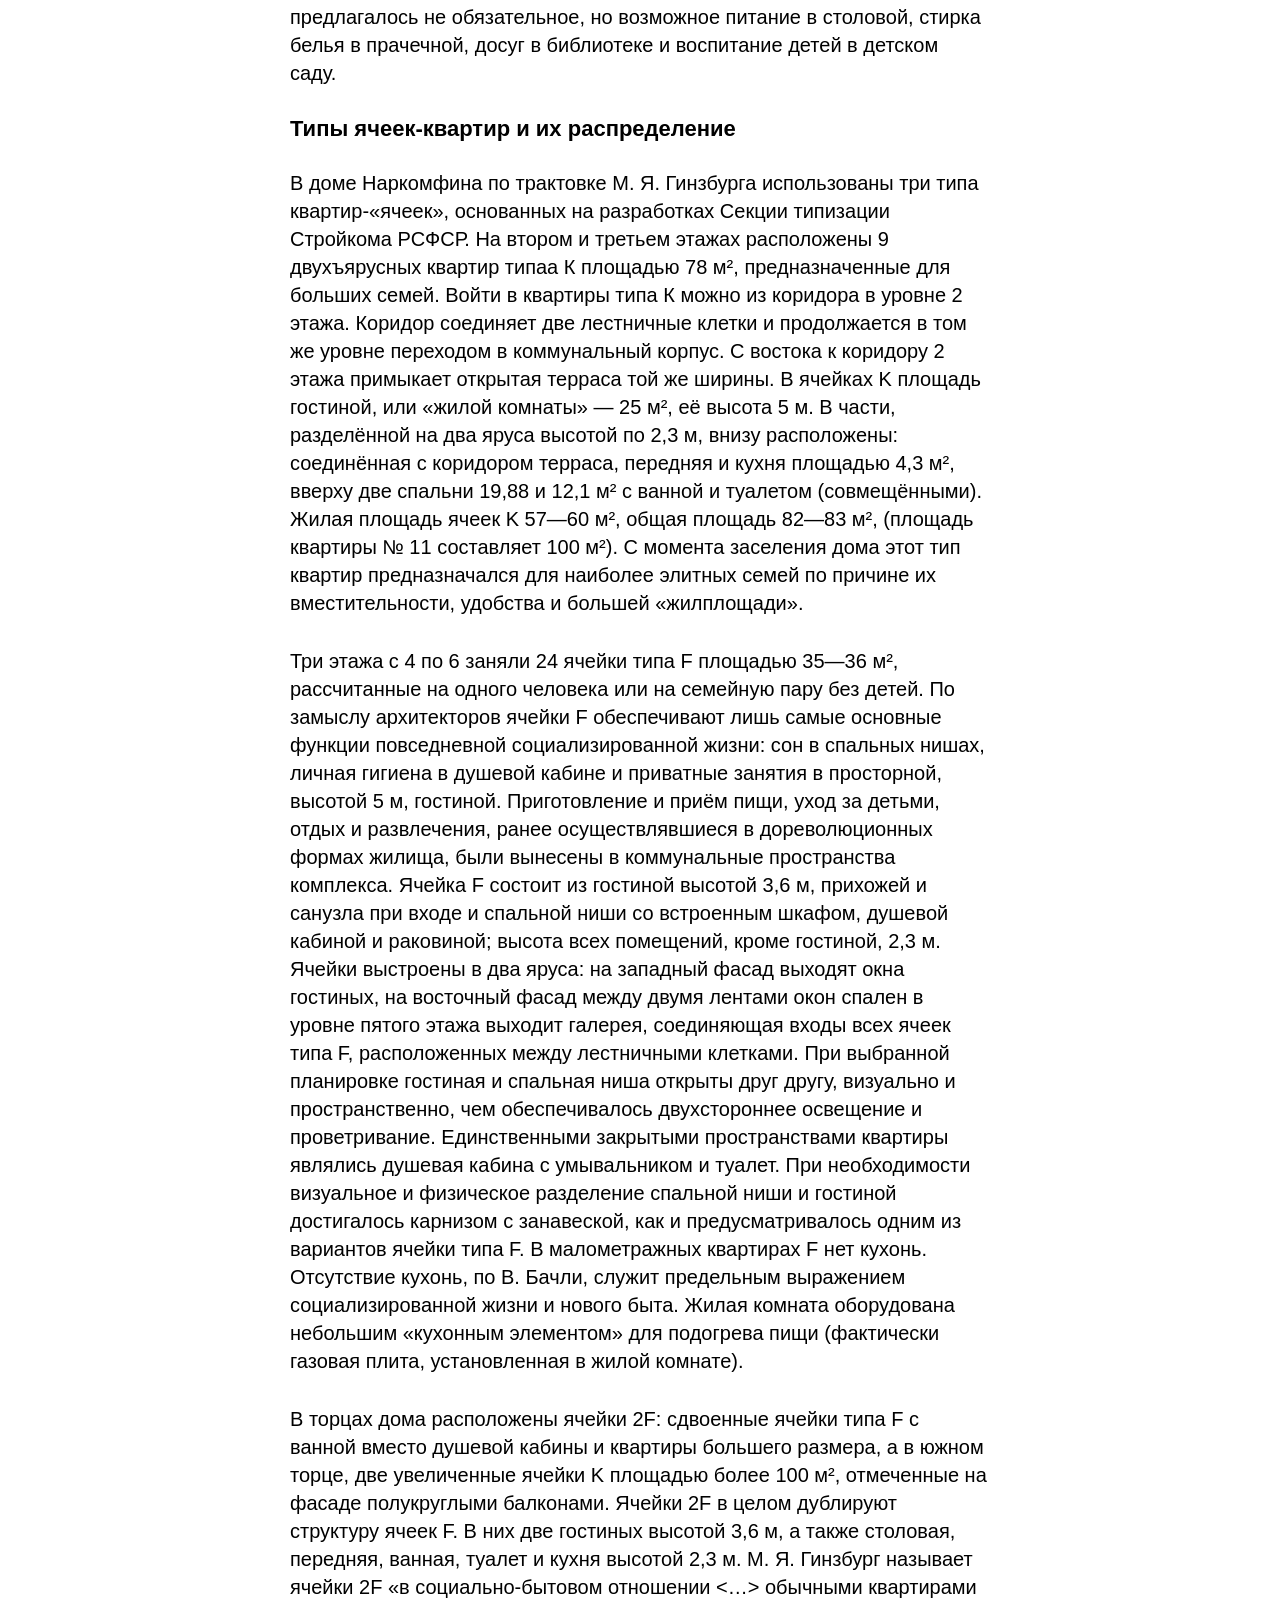
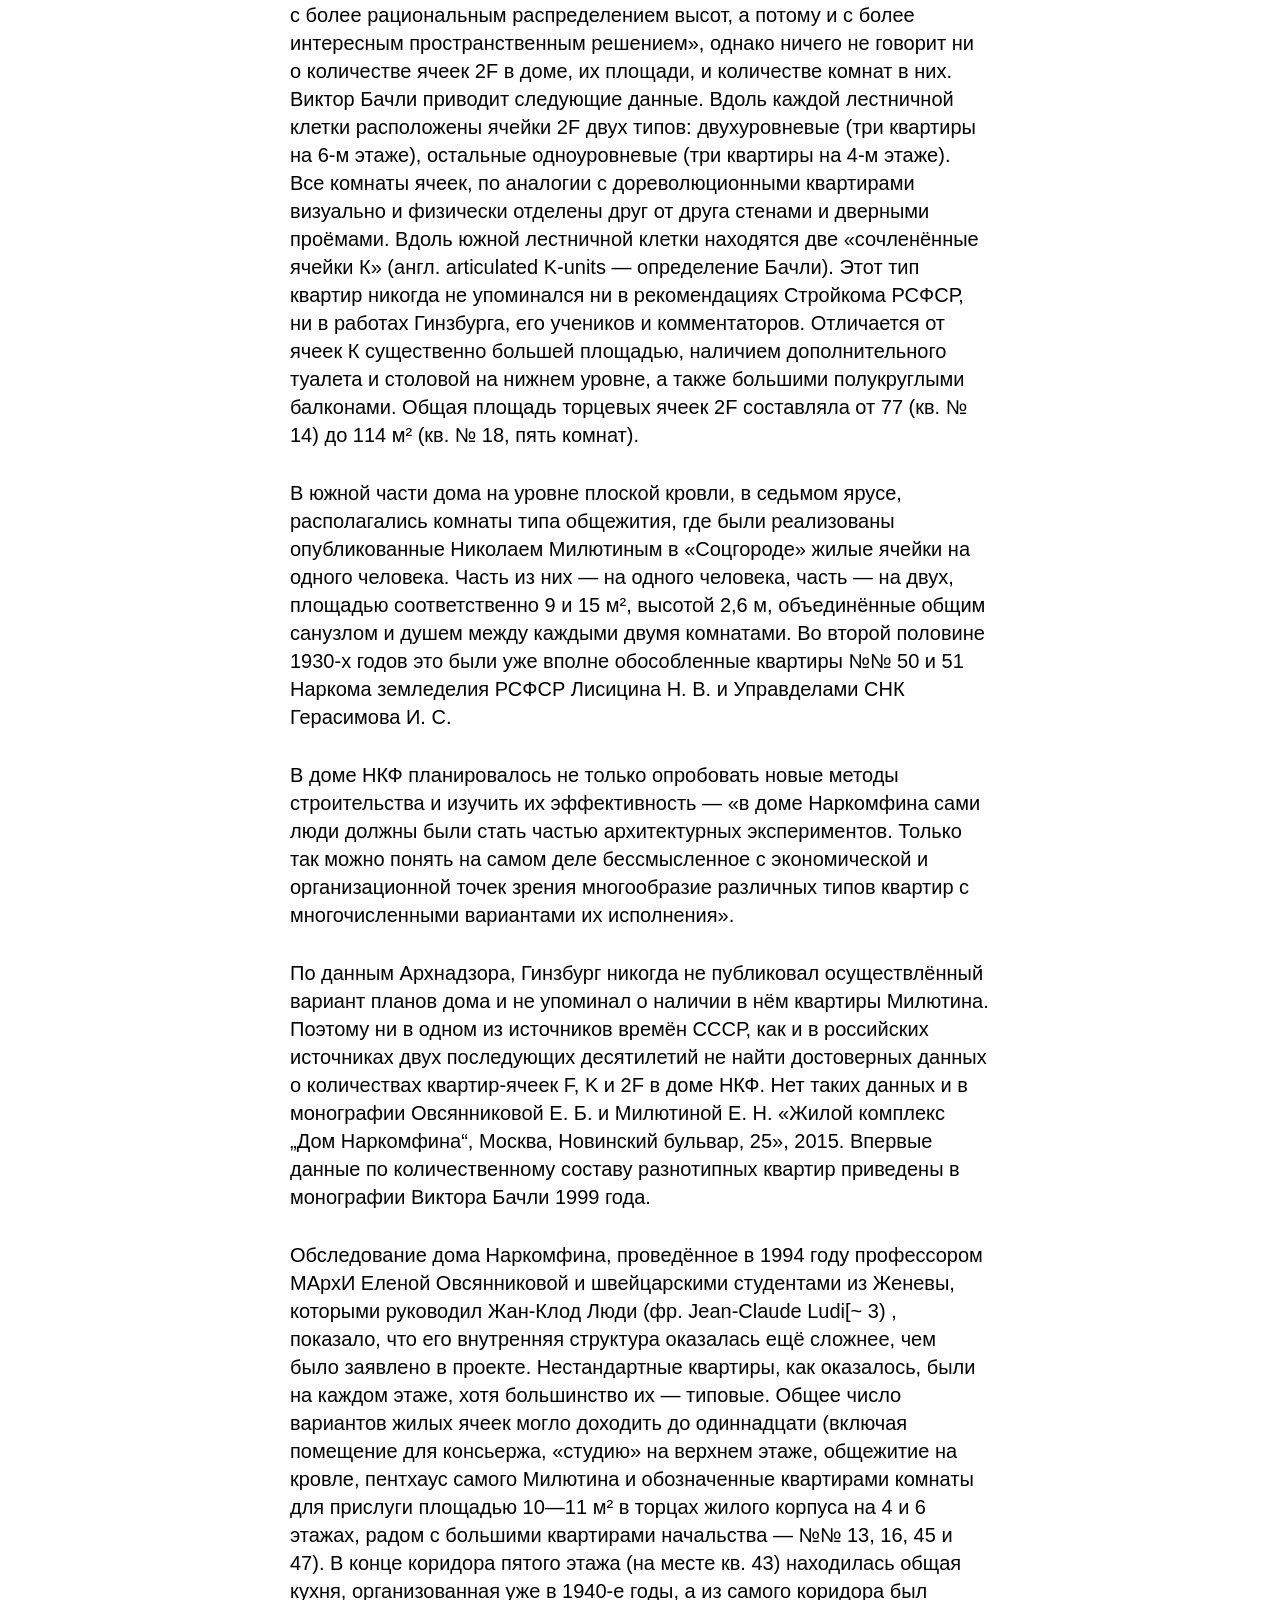
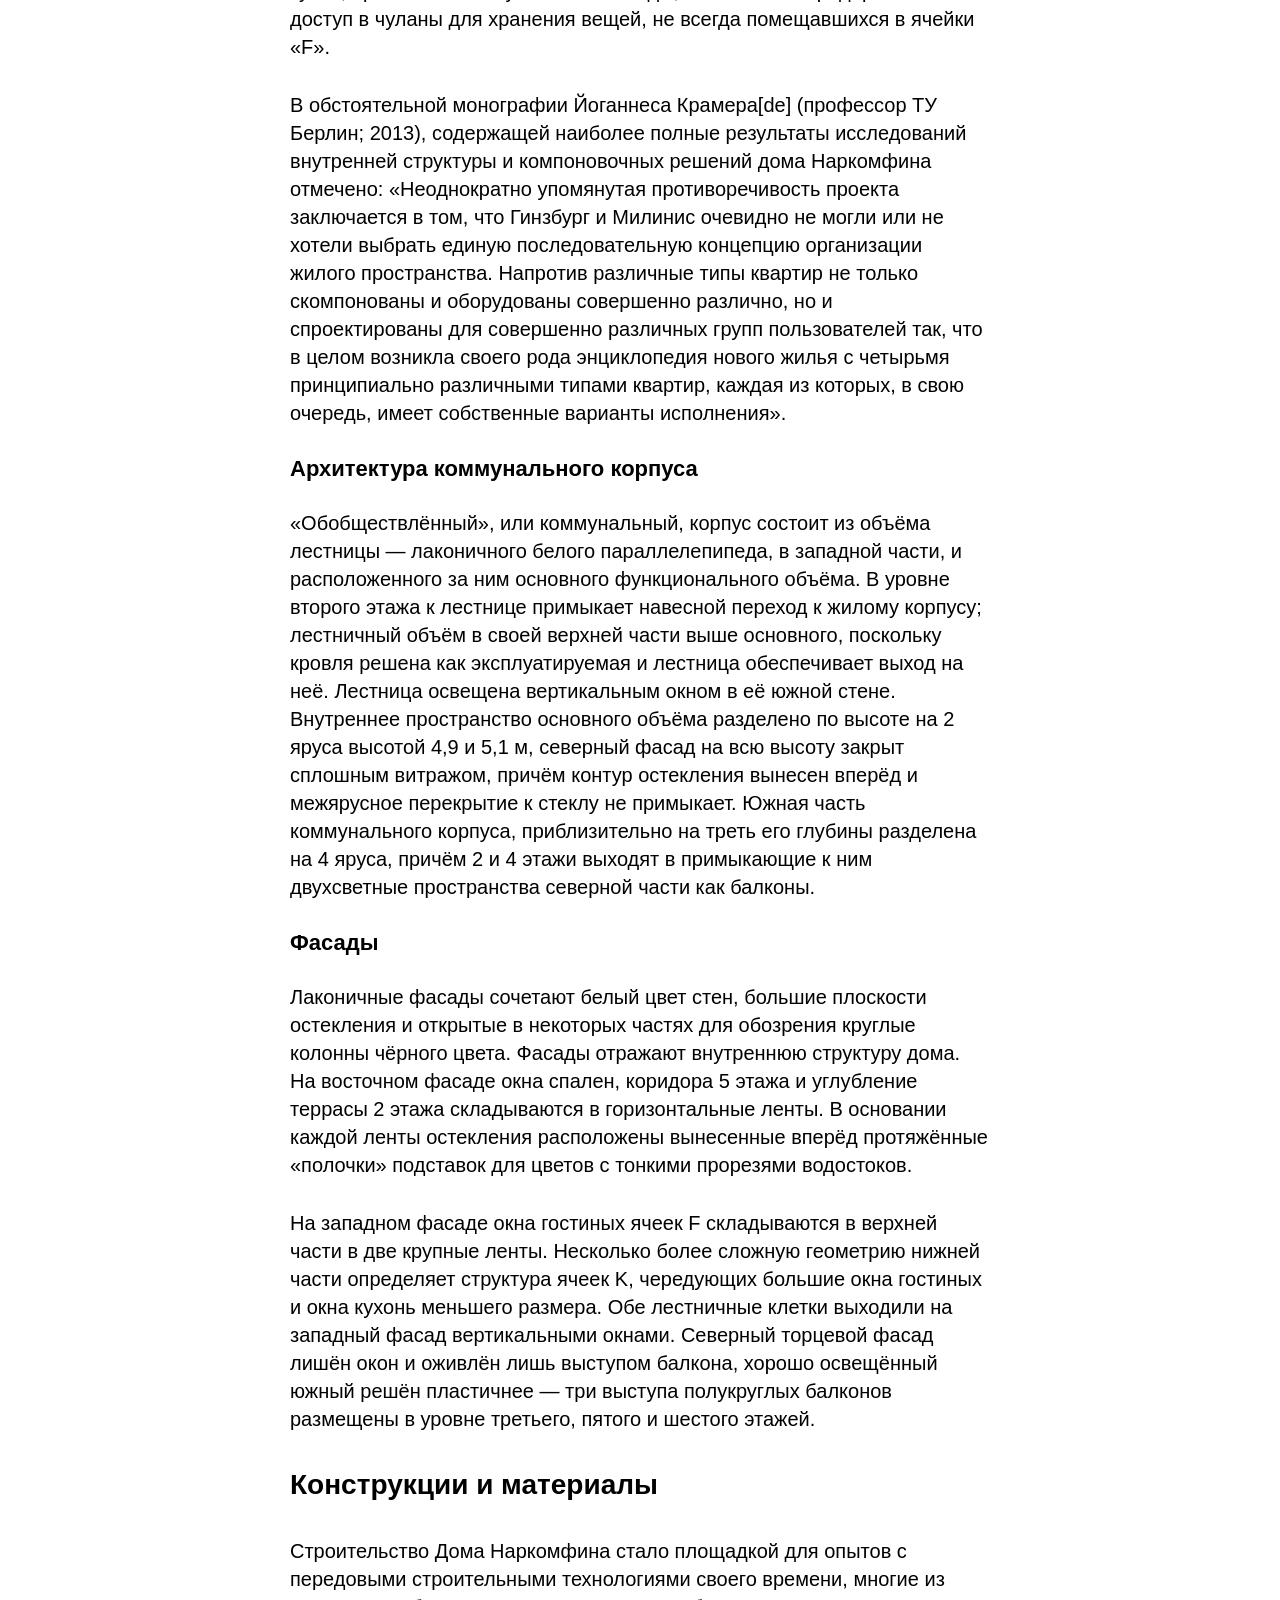
==== commit 5c3bafa4: "вёрстка секций 1-3 для about.html" ====
--- a/index.html
+++ b/index.html
@@ -7,22 +7,58 @@
     <link rel="stylesheet" href="stylesheets/style.css" />
   </head>
   <body>
-    <nav>
+    <nav class="menubar">
+      <a href="index.html">Главная</a>
+      <a href="about.html">О проекте</a>
+    </nav>
+    <nav class="sidebar">
       <ul>
         <li><a href="#1">История создания дома Наркомфина</a></li>
+        <ul>
+          <li><a href="#1_1">ОСА и Стройком</a></li>
+          <li>
+            <a href="#1_2">Сотрудничество М. Я. Гинзбурга и Н. А. Милютина</a>
+          </li>
+        </ul>
         <li>
           <a href="#2"
             >Идеология «опытного коммунального дома переходного типа»</a
           >
         </li>
         <li><a href="#3">Участок</a></li>
-        <li><a href="">Состав жилого комплекса</a></li>
-        <li><a href="">Архитектура</a></li>
-        <li><a href="">Критика проекта</a></li>
-        <li><a href="">История эксплуатации</a></li>
-        <li><a href="">Новейшая история дома и реставрация</a></li>
-        <li><a href="">Значение проекта в исторической перспективе</a></li>
-        <li><a href="">Реальная жизнь в доме Наркомфина</a></li>
+        <li><a href="#4">Состав жилого комплекса</a></li>
+        <li><a href="#5">Архитектура</a></li>
+        <ul>
+          <li><a href="#5_1">Пространственная организация комплекса</a></li>
+          <li><a href="#5_2">Дом Наркомфина и 5 принципов Ле Корбюзье</a></li>
+          <ul>
+            <li><a href="#5_2_1">Парк и открытый первый этаж</a></li>
+            <li><a href="#5_2_2"></a>Внутренняя структура</li>
+            <li><a href="#5_2_3">Типы ячеек-квартир и их распределение</a></li>
+            <li><a href="#5_2_4">Архитектура коммунального корпуса</a></li>
+            <li><a href="#5_2_5">Фасады</a></li>
+          </ul>
+          <li><a href="#5_3">Конструкции и материалы</a></li>
+          <ul>
+            <li><a href="#5_3_1">Железобетонный каркас</a></li>
+            <li><a href="#5_3_2">Блоки Прохорова</a></li>
+            <li><a href="#5_3_3">Инженерные коммуникации</a></li>
+            <li><a href="#5_3_4">Внешние стены</a></li>
+            <li><a href="#5_3_5">Другие экспериментальные материалы</a></li>
+            <li><a href="#5_3_6">Цветочницы</a></li>
+          </ul>
+          <li><a href="#5_4">Интерьеры</a></li>
+          <ul>
+            <li><a href="#5_4_1">Освещение</a></li>
+            <li><a href="#5_4_2">Сдвижные окна</a></li>
+            <li><a href="#5_4_3">Цвет</a></li>
+          </ul>
+        </ul>
+        <li><a href="#6">Критика проекта</a></li>
+        <li><a href="#7">История эксплуатации</a></li>
+        <li><a href="#8">Новейшая история дома и реставрация</a></li>
+        <li><a href="#9">Значение проекта в исторической перспективе</a></li>
+        <li><a href="#10">Реальная жизнь в доме Наркомфина</a></li>
       </ul>
     </nav>
     <h1>Дом Наркомфина</h1>
@@ -89,7 +125,7 @@
 
     <h2 id="1">История создания дома Наркомфина</h2>
 
-    <h3>ОСА и Стройком</h3>
+    <h3 id="1_1">ОСА и Стройком</h3>
     <p>
       Из всех различных индивидуумов и групп, занимавшихся реформированием
       повседневной жизни и консолидации социализма в 1920-е годы, архитекторы
@@ -153,7 +189,7 @@
       С. О. Хан-Магомедов называет дом Наркомата финансов самым интересным из
       этих шести экспериментальных домов.
     </p>
-    <h3>Сотрудничество М. Я. Гинзбурга и Н. А. Милютина</h3>
+    <h3 id="1_2">Сотрудничество М. Я. Гинзбурга и Н. А. Милютина</h3>
     <p>
       Заказчиком жилого комплекса выступал нарком финансов РСФСР (1924—1929) Н.
       А. Милютин, известный как автор схем социалистического расселения и
@@ -215,7 +251,7 @@
       А. Милютиным. Коммунальный корпус и корпус прачечной строились без
       утверждённых чертежей.
     </p>
-    <h2>Идеология «опытного коммунального дома переходного типа»</h2>
+    <h2 id="2">Идеология «опытного коммунального дома переходного типа»</h2>
     <hr />
     <p>
       Идеи, связанные с планировочной и объёмной структурой, так же, как и с
@@ -342,7 +378,7 @@
       варьировать типы жилья, используя одни и те же стандартные
       элементы»[уточнить].
     </p>
-    <h2>Участок</h2>
+    <h2 id="3">Участок</h2>
     <p>
       Под строительство дома для работников Наркомата финансов в апреле 1929
       года была отведена территория огородов, ранее принадлежавших двум
@@ -352,7 +388,7 @@
       к Пресненскому пруду, который к 1925 году был осушен и засыпан, а питавшая
       его река Пресня забрана на этом отрезке в трубу.
     </p>
-    <h2>Состав жилого комплекса</h2>
+    <h2 id="4">Состав жилого комплекса</h2>
 
     <p>
       В проектной документации дом именовался 2-м домом СНК. Согласно проекту,
@@ -378,9 +414,9 @@
         функционировала, она обслуживала жильцов в 1930-е годы).
       </li>
     </ol>
-    <h2>Архитектура</h2>
+    <h2 id="5">Архитектура</h2>
 
-    <h3>Пространственная организация комплекса</h3>
+    <h3 id="5_1">Пространственная организация комплекса</h3>
     <p>
       Основной (жилой) корпус вытянут с севера на юг с небольшим отклонением от
       меридиональной оси, в глубине участка, в 165 м от Новинского бульвара
@@ -392,7 +428,7 @@
       парка, прачечную и коммунальный корпус объединяла диагональная дорожка.
       Пройдя под жилым корпусом, можно было попасть на видовую площадку.
     </p>
-    <h3>Дом Наркомфина и 5 принципов Ле Корбюзье</h3>
+    <h3 id="5_2">Дом Наркомфина и 5 принципов Ле Корбюзье</h3>
     <p>
       С. О. Хан-Магомедов отмечает созвучие дома Наркомфина 5 принципам Ле
       Корбюзье в целом: «здесь есть и столбы, и плоская крыша, и горизонтальные
@@ -404,7 +440,7 @@
       ОСА и редакции СА с Ле Корбюзье во второй половине 1920-х годов было
       достаточно интенсивным.
     </p>
-    <h4>Парк и открытый первый этаж</h4>
+    <h4 id="5_2_1">Парк и открытый первый этаж</h4>
     <p>
       Важной частью ансамбля М. Я. Гинзбург считал парк, спроектированный на
       прямоугольном участке между объёмом прачечной и жилого корпуса («Весь дом
@@ -419,7 +455,7 @@
       оторвать здание от земли, … поднести восприятию человека пространственно
       чистым и ясным».
     </p>
-    <h4>Внутренняя структура</h4>
+    <h4 id="5_2_2">Внутренняя структура</h4>
     <p>
       Жилой корпус — шестиэтажное здание длиной 82,5 м и высотой 17 м, Вдоль
       восточного фасада сгруппированы спальни и коридоры, вдоль западного
@@ -456,7 +492,7 @@
       возможное питание в столовой, стирка белья в прачечной, досуг в библиотеке
       и воспитание детей в детском саду.
     </p>
-    <h4>Типы ячеек-квартир и их распределение</h4>
+    <h4 id="5_2_3">Типы ячеек-квартир и их распределение</h4>
     <p>
       В доме Наркомфина по трактовке М. Я. Гинзбурга использованы три типа
       квартир-«ячеек», основанных на разработках Секции типизации Стройкома
@@ -585,7 +621,7 @@
         которых, в свою очередь, имеет собственные варианты исполнения».
       </i>
     </p>
-    <h4>Архитектура коммунального корпуса</h4>
+    <h4 id="5_2_4">Архитектура коммунального корпуса</h4>
     <p>
       «Обобществлённый», или коммунальный, корпус состоит из объёма лестницы —
       лаконичного белого параллелепипеда, в западной части, и расположенного за
@@ -601,7 +637,7 @@
       этажи выходят в примыкающие к ним двухсветные пространства северной части
       как балконы.
     </p>
-    <h4>Фасады</h4>
+    <h4 id="5_2_5">Фасады</h4>
     <p>
       Лаконичные фасады сочетают белый цвет стен, большие плоскости остекления и
       открытые в некоторых частях для обозрения круглые колонны чёрного цвета.
@@ -620,7 +656,7 @@
       выступом балкона, хорошо освещённый южный решён пластичнее — три выступа
       полукруглых балконов размещены в уровне третьего, пятого и шестого этажей.
     </p>
-    <h3>Конструкции и материалы</h3>
+    <h3 id="5_3">Конструкции и материалы</h3>
     <p>
       Строительство Дома Наркомфина стало площадкой для опытов с передовыми
       строительными технологиями своего времени, многие из которых уже были
@@ -641,7 +677,7 @@
       Монолитные ленточные фундаменты имеют различную глубину заложения в
       зависимости от состояния грунтов на конкретных участках.
     </p>
-    <h4>Железобетонный каркас</h4>
+    <h4 id="5_3_1">Железобетонный каркас</h4>
     <p>Несущая конструкция всех корпусов — железобетонный каркас.</p>
     <blockquote>
       <i
@@ -665,7 +701,7 @@
       являлись шлаковые блоки, а торцевые поверхности дома выполнены из
       обожжённого кирпича.
     </p>
-    <h4>Блоки Прохорова</h4>
+    <h4 id="5_3_2">Блоки Прохорова</h4>
     <p>
       Важным нововведением С. Л. Прохорова стало использование блоков
       «холодного» бетонитового камня с двумя крупными отверстиями: для
@@ -693,7 +729,7 @@
       технология позволяла экономить до 20 процентов бетона по сравнению с
       монолитной железобетонной плитой.
     </p>
-    <h4>Инженерные коммуникации</h4>
+    <h4 id="5_3_3">Инженерные коммуникации</h4>
     <p>
       Блоки Прохорова позволили спрятать каналы канализации и водоснабжения и
       вентиляции в стены и перекрытия, освободив пространство квартир (поверху
@@ -706,7 +742,7 @@
       последующей необходимости в разборке и замене части стен во время
       реставрации.
     </p>
-    <h4>Внешние стены</h4>
+    <h4 id="5_3_4">Внешние стены</h4>
     <p>
       Каркас колонн позволил снять конструктивную нагрузку с внешних стен,
       сделав их самонесущими, и позволил использовать ленточные окна,
@@ -722,7 +758,7 @@
       до 25 % бетона, а её теплоизоляционный эффект лучше, чем у кирпичной стены
       в 2,5 кирпича.
     </p>
-    <h4>Другие экспериментальные материалы</h4>
+    <h4 id="5_3_5">Другие экспериментальные материалы</h4>
     <p>
       Камышит и соломит, материалы, нередко упоминаемые в связи с Домом
       Наркомфина и строительством периода авангарда в целом, представляют собой
@@ -761,8 +797,26 @@
       разработанной ведущим германским специалистом по плоским крышам Эрнстом
       Маем.
     </p>
-    <h3>Интерьеры</h3>
-    <h4>Освещение</h4>
+    <h4 id="5_3_6">Цветочницы</h4>
+    <p>
+      Ленты цветочниц на восточном фасаде — характерный элемент архитектуры
+      дома. Помимо декоративной, они несли и функциональную нагрузку, поскольку
+      были задуманы для дополнительной защиты стены от влаги. Лотки цветочниц
+      установлены на железобетонных консолях с арматурными выпусками,
+      закрепленными при строительстве во внешней части стен. После монтажа
+      консолей на месте отливали дно и борт лотка. Пунктир цветочниц хорошо
+      виден на старых фотографиях и прочитывается как часть архитектурного
+      решения «ленточного» фасада и находит аналогии на фасадах других зданий
+      периода авангарда.
+    </p>
+    <p>
+      Согласно замыслу, землю насыпали прямо в цветочницы, а вода полива
+      отводила сь через дренажные отверстия на их внешней стороне. В 1950-е —
+      1960-е годы отверстия заделали, вода стала попадать в трещины между
+      штукатуркой и кладкой стен и вызвала разрушение их поверхности.
+    </p>
+    <h3 id="5_4">Интерьеры</h3>
+    <h4 id="5_4_1">Освещение</h4>
     <p>
       Архитекторы дома Наркомфина уделяли большое внимание освещённости
       внутренних пространств. «Лучшей системой», зрительно расширяющей
@@ -774,7 +828,7 @@
       признано сплошное остекление, апробированное в доме Наркомфина на примере
       витража коммунального корпуса.
     </p>
-    <h4>Сдвижные окна</h4>
+    <h4 id="5_4_2">Сдвижные окна</h4>
     <p>
       Одно из нововведений дома Наркомфина — окна, скользящие по направляющим,
       сходные с изобретёнными Ле Корбюзье и Пьером Жаннере. Они были
@@ -784,7 +838,7 @@
       прижимающимися к бетону рукояткой с эксцентриком. Места прижима в окне с
       деревянной рамой были обиты брезентом и войлоком.
     </p>
-    <h4>Цвет</h4>
+    <h4 id="5_4_3">Цвет</h4>
     <p>
       Эксперименты с цветом в доме Наркомфина стали продолжением опытов, начатых
       М. Я. Гинзбургом в архитектурной комнате бывшего МВТУ (ныне МГТУ им. Н. Э.
@@ -815,7 +869,7 @@
       на фарфоровых изоляторах. Электровыключатели поворотные, как и розетки,
       также фарфоровые.
     </p>
-    <h2>Критика проекта</h2>
+    <h2 id="6">Критика проекта</h2>
 
     <p>
       Дому Наркомфина посвящено большое количество публикаций, как в советских,
@@ -955,7 +1009,7 @@
         Моисея Гинзбурга люто ненавидели за его отрицание быта».</i
       >
     </p>
-    <h2>История эксплуатации и проект реставрации</h2>
+    <h2 id="7">История эксплуатации и проект реставрации</h2>
 
     <h3>Развитие городского окружения</h3>
     <p>
@@ -1140,7 +1194,7 @@
       </i>
       — сказал Лужков, указывая в направлении Наркомфина[~ 11].
     </p>
-    <h3>Новейшая история дома и реставрация</h3>
+    <h2 id="8">Новейшая история дома и реставрация</h2>
     <p>
       С начала 2000-х годов возникали дискуссии о судьбе дома, предполагавшие
       как снос здания, так и его значительную перестройку. К 2012 году началось
@@ -1161,7 +1215,7 @@
       2022 года «Гараж» проводит по Дому экскурсии и открыл кафе НРКМФН для
       жильцов дома и патронов Музея на третьем этаже коммунального блока.
     </p>
-    <h2>Значение проекта в исторической перспективе</h2>
+    <h2 id="9">Значение проекта в исторической перспективе</h2>
 
     <p>
       Дом Наркомфина, будучи задуман как исследовательский эксперимент как
@@ -1262,7 +1316,7 @@
       реализовывалась она не в виде каменных благоустроенных общежитий, а в виде
       коммунальных деревянных бараков».
     </p>
-    <h2>Реальная жизнь в доме Наркомфина</h2>
+    <h2 id="10">Реальная жизнь в доме Наркомфина</h2>
 
     <p>
       Дом заселялся в 1931 году (одновременно с заселением Дома на набережной,
--- a/stylesheets/style.css
+++ b/stylesheets/style.css
@@ -0,0 +1,3 @@
+@import "reset.css";
+@import "fonts.css";
+@import "layout.css";
